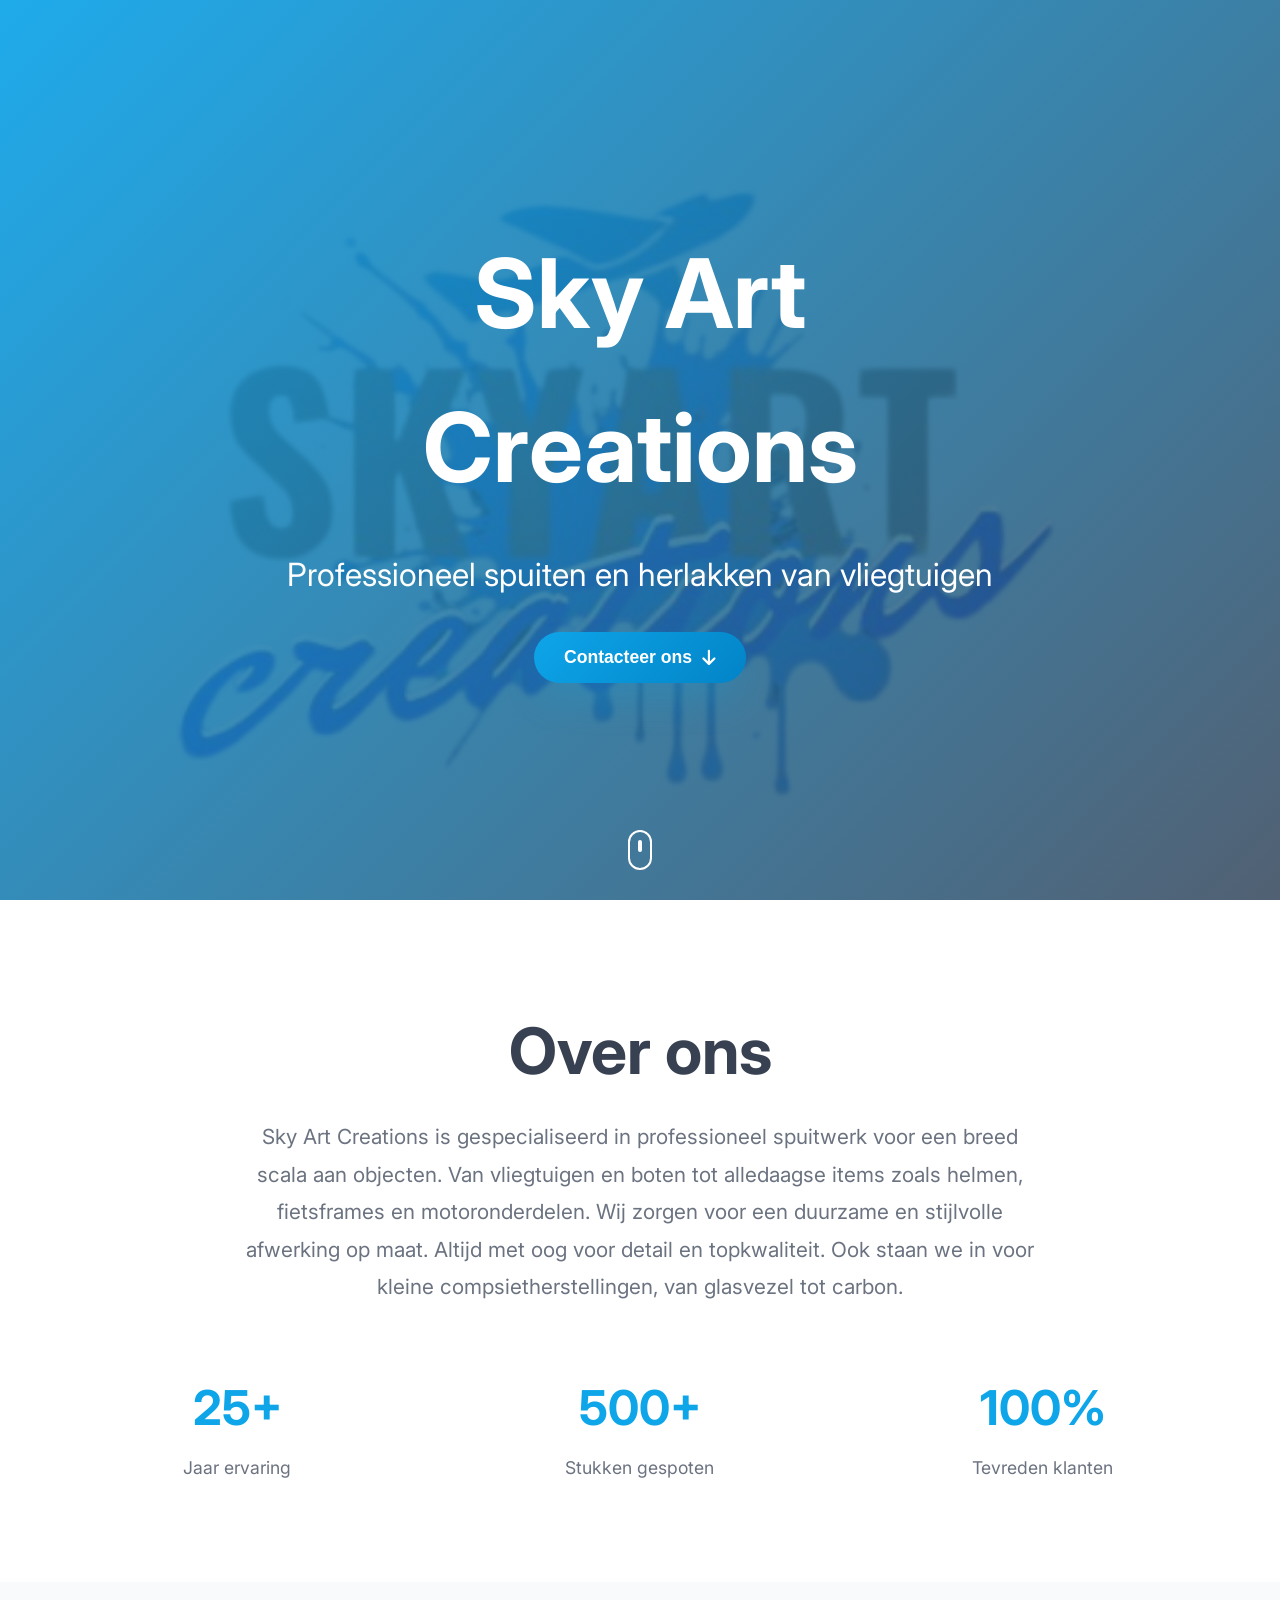
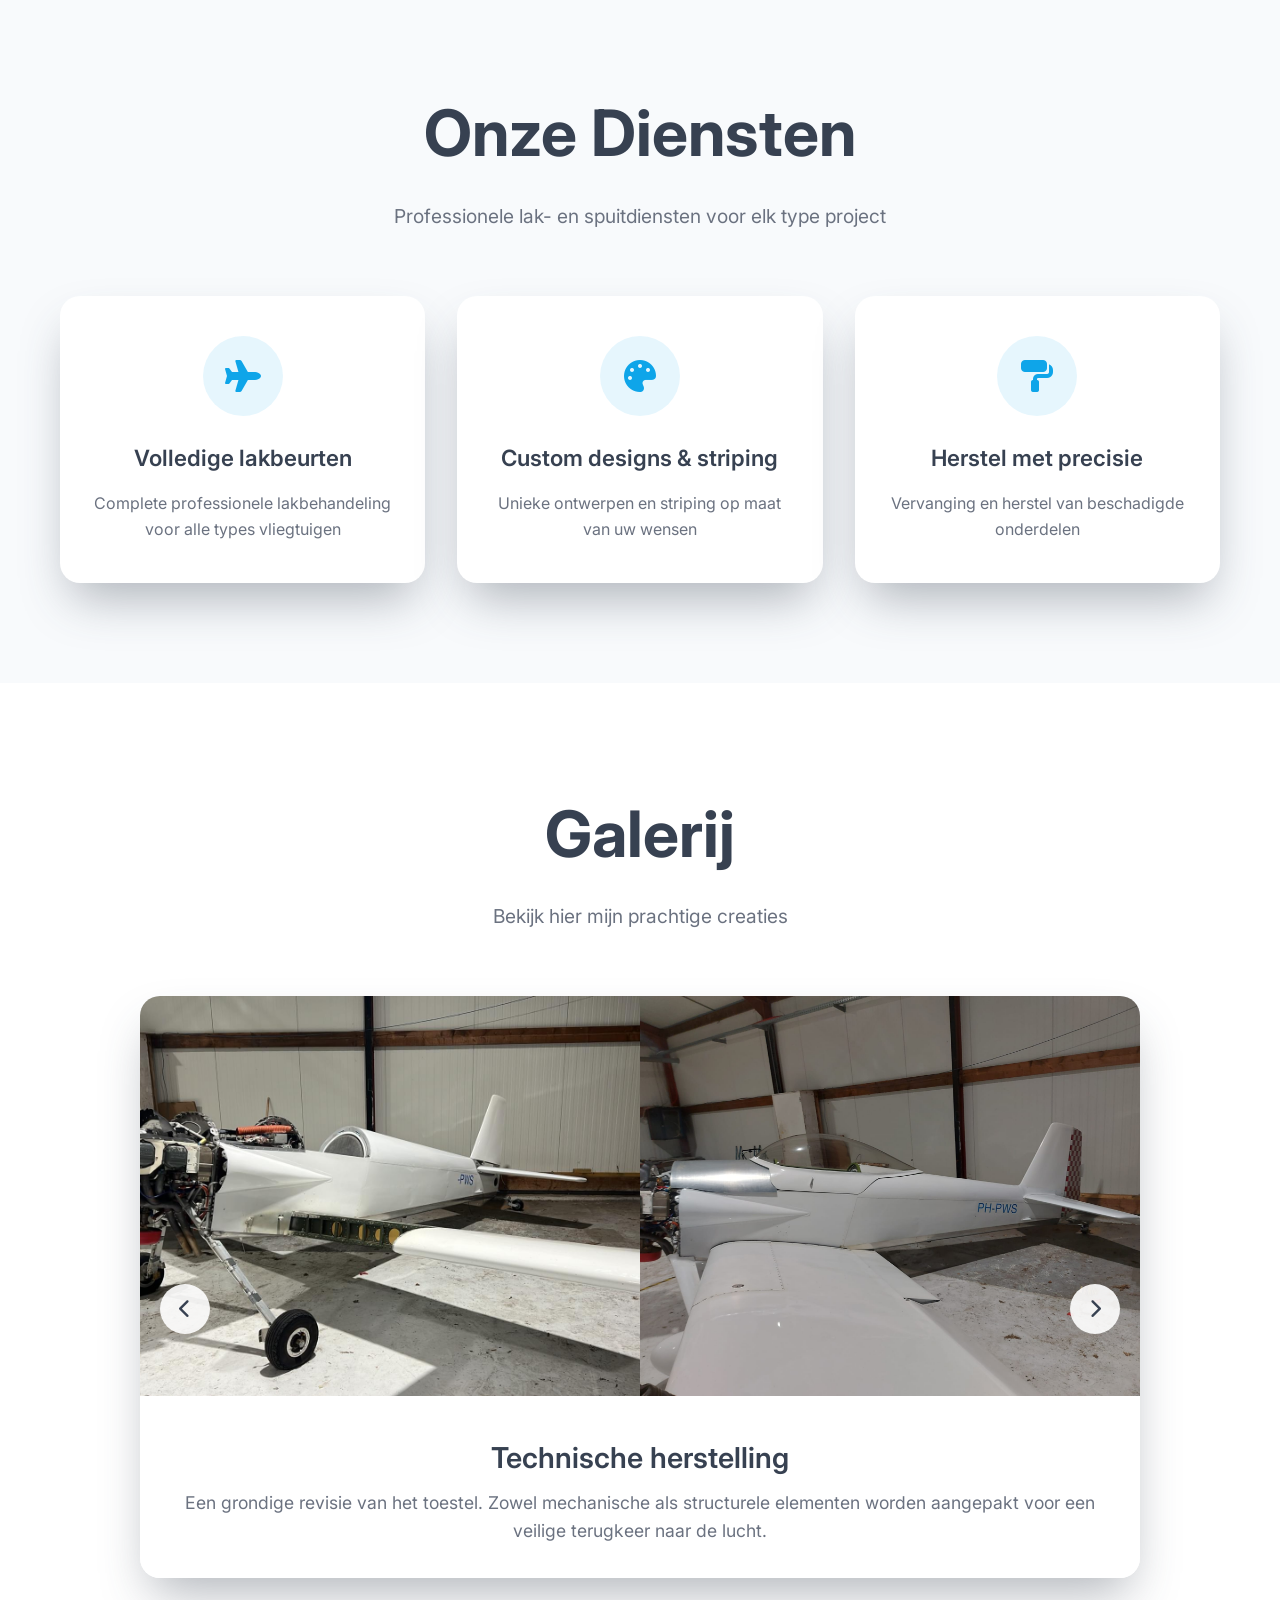
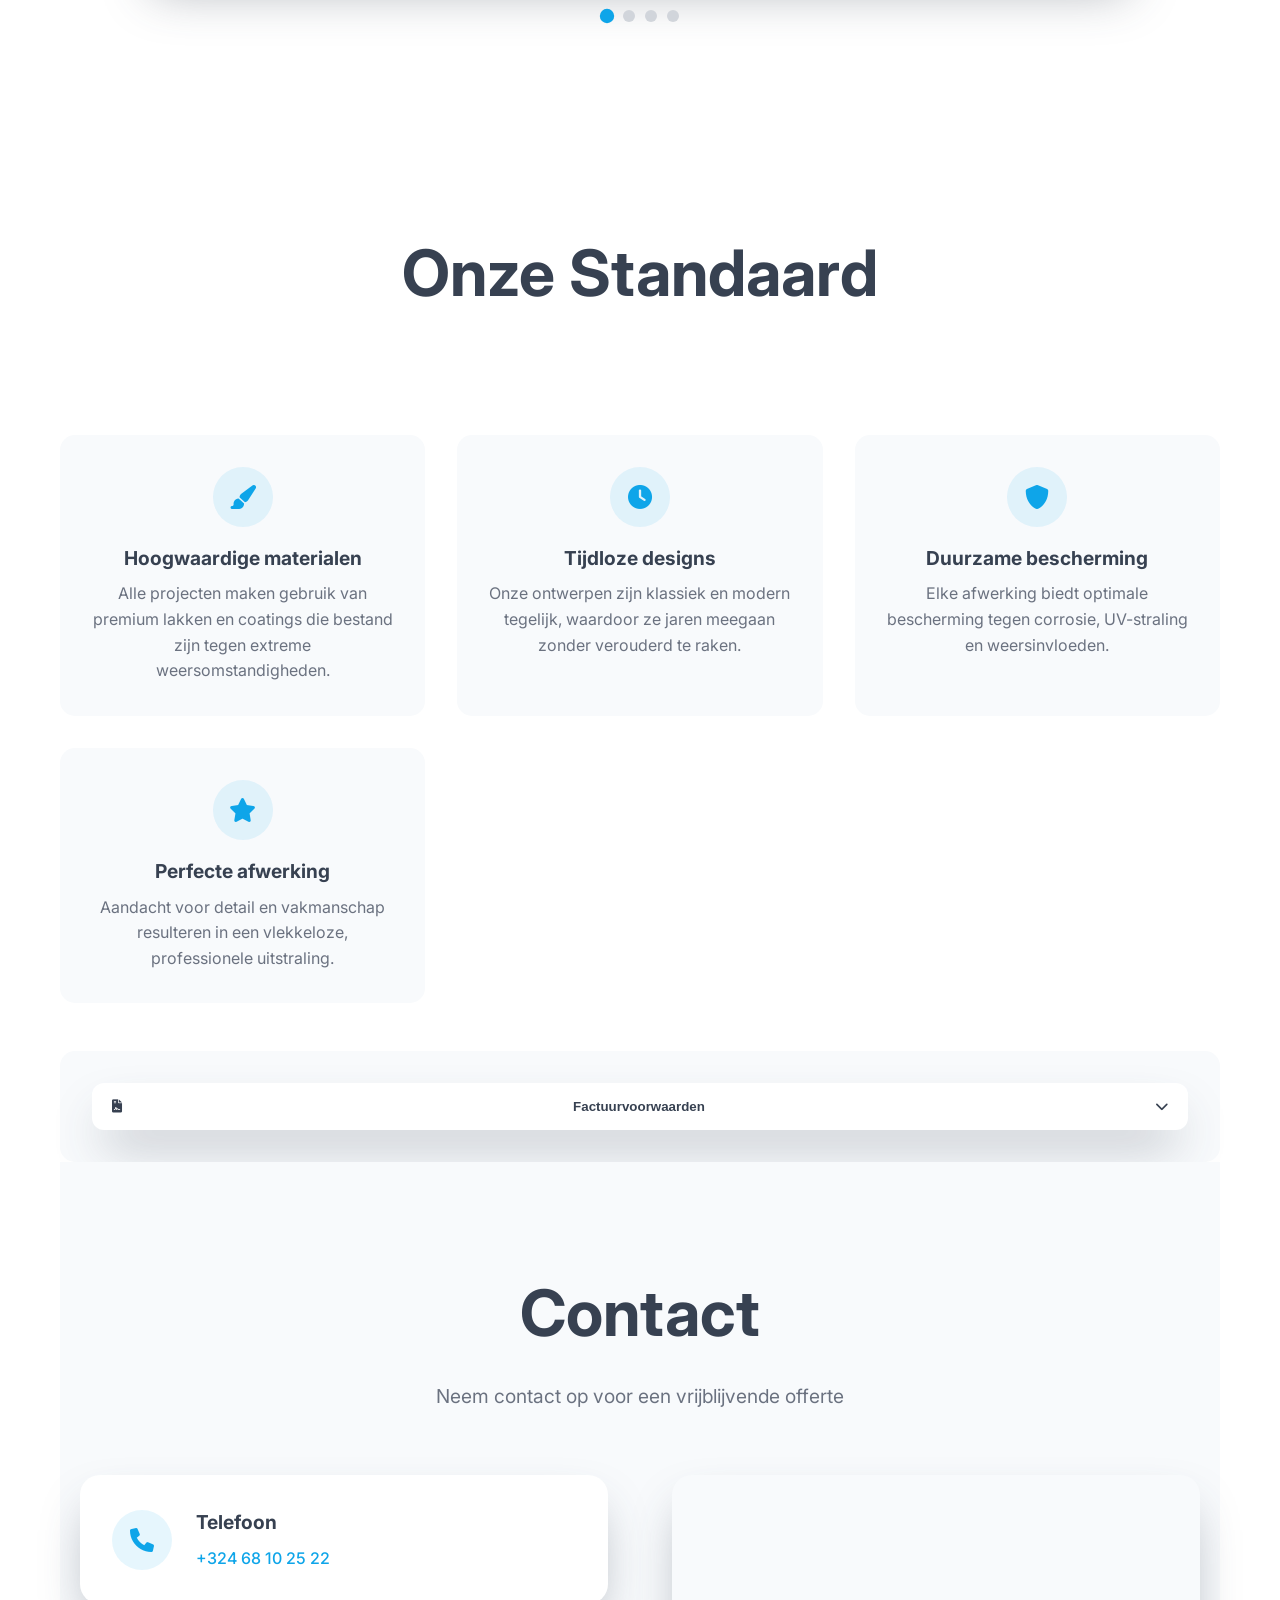
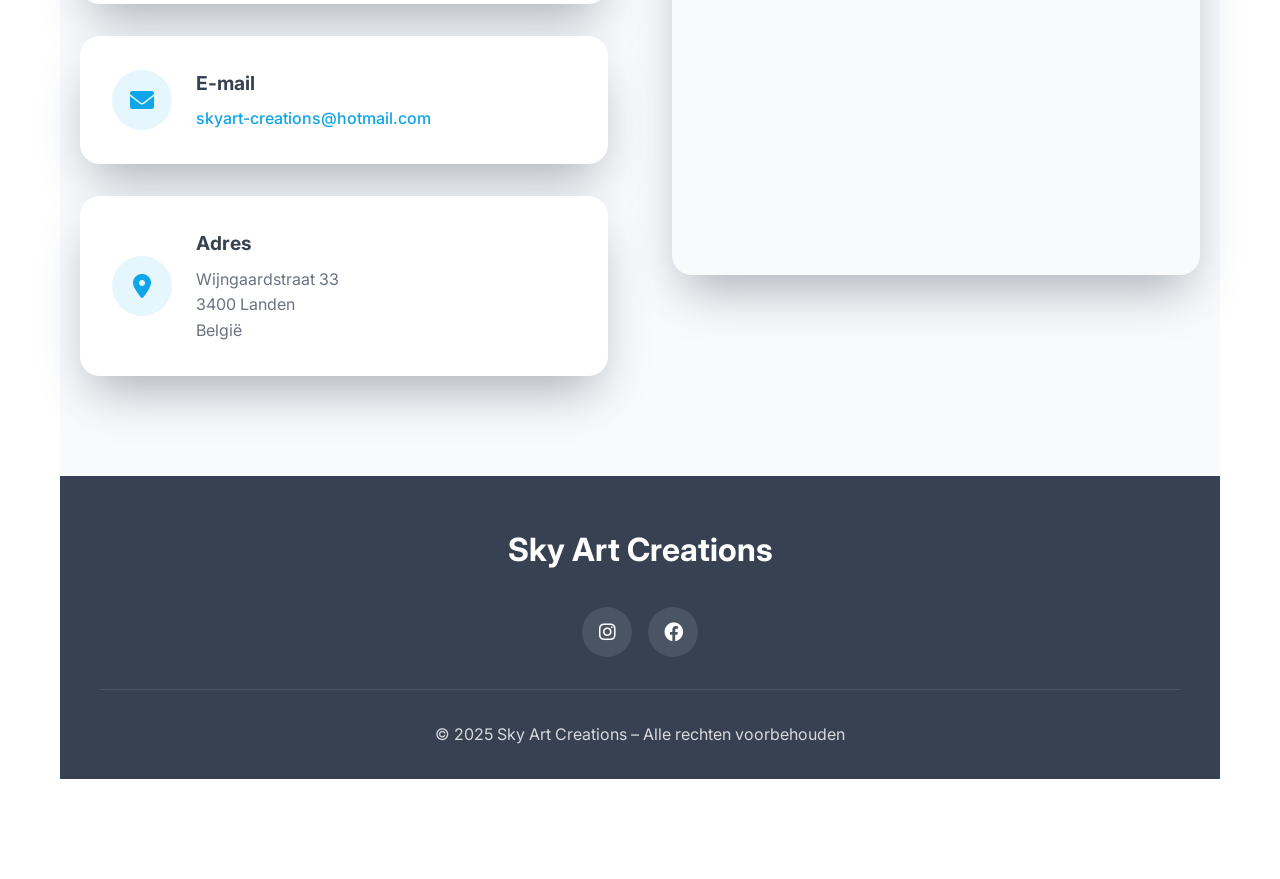
==== SkyArtCreations/index.html @ d7436718 "factuurvoorwaarde uitklapbaar" ====
<!DOCTYPE html>
<html lang="nl">
<head>

    <meta charset="UTF-8">
    <meta name="viewport" content="width=device-width, initial-scale=1.0">
    <title>Sky Art Creations - Professioneel Vliegtuig Spuiten
    </title>
    <meta name="description" content="Sky Art Creations - Specialist in professioneel spuiten en herlakken van vliegtuigen">

    <!-- Google Fonts -->
    <link href="https://fonts.googleapis.com/css2?family=Inter:wght@300;400;500;600;700&display=swap" rel="stylesheet">

    <!-- Font Awesome for icons -->
    <link rel="stylesheet" href="https://cdnjs.cloudflare.com/ajax/libs/font-awesome/6.0.0/css/all.min.css">

    <!--Custom CSS -->
    <link rel="stylesheet" href="skyArt.css">
</head>
<body>
<!-- Hero Section -->
<section id="hero" class="hero-section">
    <div class="hero-background"></div>
    <div class="hero-overlay"></div>
    <div class="hero-content">
        <h1 class="hero-title">Sky Art Creations</h1>
        <p class="hero-subtitle">Professioneel spuiten en herlakken van vliegtuigen</p>
        <button class="cta-button" onclick="scrollToContact()">
            Contacteer ons
            <i class="fas fa-arrow-down"></i>
        </button>
    </div>
    <div class="scroll-indicator">
        <div class="scroll-mouse">
            <div class="scroll-wheel"></div>
        </div>
    </div>
</section>

<!-- About Section -->
<section id="about" class="about-section">
    <div class="container">
        <h2 class="section-title fade-in">Over ons</h2>
        <p class="about-text fade-in">
            Sky Art Creations is gespecialiseerd in professioneel spuitwerk voor een breed scala aan objecten. Van vliegtuigen en boten tot alledaagse items zoals helmen, fietsframes en motoronderdelen. Wij zorgen voor een duurzame en stijlvolle afwerking op maat. Altijd met oog voor detail en topkwaliteit. Ook staan we in voor kleine compsietherstellingen, van glasvezel tot carbon.

        </p>

        <div class="stats-grid">
            <div class="stat-item fade-in">
                <div class="stat-number">25+</div>
                <p class="stat-label">Jaar ervaring</p>
            </div>
            <div class="stat-item fade-in">
                <div class="stat-number">500+</div>
                <p class="stat-label">Stukken gespoten</p>
            </div>
            <div class="stat-item fade-in">
                <div class="stat-number">100%</div>
                <p class="stat-label">Tevreden klanten</p>
            </div>
        </div>
    </div>
</section>

<!-- Services Section -->
<section id="services" class="services-section">
    <div class="container">
        <div class="section-header">
            <h2 class="section-title fade-in">Onze Diensten</h2>
            <p class="section-subtitle fade-in">Professionele lak- en spuitdiensten voor elk type project</p>
        </div>

        <div class="services-grid">
            <div class="service-card fade-in">
                <div class="service-icon">
                    <i class="fas fa-plane"></i>
                </div>
                <h3 class="service-title">Volledige lakbeurten</h3>
                <p class="service-description">Complete professionele lakbehandeling voor alle types vliegtuigen</p>
            </div>

            <div class="service-card fade-in">
                <div class="service-icon">
                    <i class="fas fa-palette"></i>
                </div>
                <h3 class="service-title">Custom designs & striping</h3>
                <p class="service-description">Unieke ontwerpen en striping op maat van uw wensen</p>
            </div>

         

            <div class="service-card fade-in">
                <div class="service-icon">
                    <i class="fas fa-paint-roller"></i>
                </div>
                <h3 class="service-title">Herstel met precisie</h3>
                <p class="service-description">Vervanging en herstel van beschadigde onderdelen</p>
            </div>
        </div>
    </div>
</section>

<!-- Gallery Section -->
<section id="gallery" class="gallery-section">
    <div class="container">
        <div class="section-header">
            <h2 class="section-title fade-in">Galerij</h2>
            <p class="section-subtitle fade-in">Bekijk hier mijn prachtige creaties</p>
        </div>

        <div class="gallery-slider">
            <div class="gallery-container" id="galleryContainer">
                <!-- Project 1 -->
                <div class="gallery-slide active">
                    <div class="comparison-grid">
                        <div class="comparison-item">
                            <img src="Assets/Foto's/Tussentijd1.jpg" alt="Voor - Commercieel vliegtuig" class="comparison-image">
                            <!-- <div class="comparison-label before">VOOR</div>---->
                        </div>
                        <div class="comparison-item">
                            <img src="Assets/Foto's/Tussentijd2.jpg" alt="Na - Commercieel vliegtuig" class="comparison-image">
                            <!-- <div class="comparison-label after">NA</div> --->
                        </div>
                    </div>
                    <div class="slide-info">
                        <h3 class="slide-title">Technische herstelling</h3>
                        <p class="slide-description">Een grondige revisie van het toestel. Zowel mechanische als structurele elementen worden aangepakt voor een veilige terugkeer naar de lucht.</p>
                    </div>
                </div>

                <!-- Project 2 -->
                <div class="gallery-slide">
                    <div class="comparison-grid">
                        <div class="comparison-item">
                            <img src="Assets/Foto's/VliegtuigVoorGallerij1.png" alt="Voor - Privéjet" class="comparison-image">
                            <!--<div class="comparison-label gewoon"></div>--->
                        </div>
                        <div class="comparison-item">
                            <img src="Assets/Foto's/VliegtuigVoorGallerij2.png" alt="Na - Privéjet" class="comparison-image">
                            <!-- <div class="comparison-label gewoon"></div> -->
                        </div>
                    </div>
                    <div class="slide-info">
                        <h3 class="slide-title">Experimenteel sportvliegtuig</h3>
                        <p class="slide-description">Deze opvallende laklaag in felle groentinten is afgewerkt met zwarte contourlijnen in cartoonstijl. Een unieke visuele stijl die speelsheid en vakmanschap combineert.</p>
                    </div>
                </div>

                <!-- Project 3 -->
                <div class="gallery-slide">
                    <div class="comparison-grid">
                        <div class="comparison-item">
                            <img src="Assets/Foto's/Fiets_art.png" alt="Voor - Klein vliegtuig" class="comparison-image">
                            <!-- <div class="comparison-label before"></div>--->
                        </div>
                        <div class="comparison-item">
                            <img src="Assets/Foto's/Muur_art.jpg" alt="Na - Klein vliegtuig" class="comparison-image">
                            <!--<div class="comparison-label after"></div> --->
                        </div>
                    </div>
                    <div class="slide-info">
                        <h3 class="slide-title">Creatieve restyling</h3>
                        <p class="slide-description">Ook alledaagse objecten zoals fietsen, muren, maskers, helmen, etc. worden unieke blikvangers met een originele en kleurrijke afwerking.</p>
                    </div>
                </div>

                <!-- Project 4 -->
                <div class="gallery-slide">
                    <div class="comparison-grid">
                        <div class="comparison-item">
                            <img src="Assets/Foto's/Helicopter1_art.png" alt="Voor - Helikopter" class="comparison-image">
                            <!--<div class="comparison-label before">VOOR</div> -->
                        </div>
                        <div class="comparison-item">
                            <img src="Assets/Foto's/Helicopter2_art.png" alt="Na - Helikopter" class="comparison-image">
                            <!--<div class="comparison-label after">NA</div>-->
                        </div>
                    </div>
                    <div class="slide-info">
                        <h3 class="slide-title">Helikopter restyling</h3>
                        <p class="slide-description">Strak lakwerk met creatieve accenten en oog voor detail.</p>
                    </div>
                </div>
            </div>

            <!-- Navigation -->
            <button class="gallery-nav prev" onclick="previousSlide()">
                <i class="fas fa-chevron-left"></i>
            </button>
            <button class="gallery-nav next" onclick="nextSlide()">
                <i class="fas fa-chevron-right"></i>
            </button>

            <!-- Indicators -->
            <div class="gallery-indicators">
                <button class="indicator active" onclick="goToSlide(0)"></button>
                <button class="indicator" onclick="goToSlide(1)"></button>
                <button class="indicator" onclick="goToSlide(2)"></button>
                <button class="indicator" onclick="goToSlide(3)"></button>
            </div>
        </div>
    </div>
</section>

<!-- Comparison Section -->
<section id="comparison" class="comparison-section">
    <div class="container">
        <div class="section-header">
            <h2 class="section-title fade-in">Onze Standaard</h2>
            <p class="section-subtitle fade-in">Gemeenschappelijke kenmerken in onze projecten</p>
        </div>

        <div class="comparison-content fade-in">
            <div class="comparison-grid-layout">
                <div class="comparison-item-detailed">
                    <div class="comparison-icon">
                        <i class="fas fa-paint-brush"></i>
                    </div>
                    <h3>Hoogwaardige materialen</h3>
                    <p>Alle projecten maken gebruik van premium lakken en coatings die bestand zijn tegen extreme weersomstandigheden.</p>
                </div>

                <div class="comparison-item-detailed">
                    <div class="comparison-icon">
                        <i class="fas fa-clock"></i>
                    </div>
                    <h3>Tijdloze designs</h3>
                    <p>Onze ontwerpen zijn klassiek en modern tegelijk, waardoor ze jaren meegaan zonder verouderd te raken.</p>
                </div>

                <div class="comparison-item-detailed">
                    <div class="comparison-icon">
                        <i class="fas fa-shield-alt"></i>
                    </div>
                    <h3>Duurzame bescherming</h3>
                    <p>Elke afwerking biedt optimale bescherming tegen corrosie, UV-straling en weersinvloeden.</p>
                </div>

                <div class="comparison-item-detailed">
                    <div class="comparison-icon">
                        <i class="fas fa-star"></i>
                    </div>
                    <h3>Perfecte afwerking</h3>
                    <p>Aandacht voor detail en vakmanschap resulteren in een vlekkeloze, professionele uitstraling.</p>
                </div>
            </div>

            <!-- Selected Projects Comparison -->
 <div class="selected-comparison">
  <button id="termsToggle" class="terms-toggle" aria-expanded="false">
    <i class="fa-solid fa-file-contract"></i>
    Factuurvoorwaarden
    <i class="fa-solid fa-chevron-down chevron"></i>
  </button>

  <div id="termsContent" class="terms-content" hidden>
    <ul>
      <li>Betalingstermijn: 14 dagen na factuurdatum, tenzij anders overeengekomen.</li>
      <li>Bij laattijdige betaling wordt een administratieve kost van €30 aangerekend.</li>
      <li>Annulatie tot 14 dagen voor aanvang is kosteloos.</li>
      <li>Klachten over facturen of uitgevoerde werken schriftelijk melden binnen 7 dagen na factuurdatum.</li>
      <li>Annulatie &lt; 48 uur voor de afgesproken werken: 5% van het offertebedrag.</li>
      <li>Na een offerteovereenkomst kunnen offertekosten aangerekend worden.</li>
    </ul>
  </div>
</div>

<!-- Color Customizer Section -->
 <!--Custom CSS -->
<!--<section id="color-customizer" class="color-customizer-section">
        <div class="section-header">
            <h2 class="section-title fade-in">Kleurkiezer</h2>
            <p class="section-subtitle fade-in">Kies een kleur en zie hoe uw vliegtuig eruit komt te zien</p>
        </div>

        <div class="customizer-container"> 
             Color Picker UI 
            <div class="color-picker-panel fade-in">
                <h3>Kies uw kleur:</h3>
                <div class="color-picker-controls">
                    <input type="color" id="colorPicker" value="#0ea5e9" class="color-input">
                    <div class="color-presets">
                        <button class="color-preset" data-color="#0ea5e9" style="background-color: #0ea5e9;"></button>
                        <button class="color-preset" data-color="#ef4444" style="background-color: #ef4444;"></button>
                        <button class="color-preset" data-color="#10b981" style="background-color: #10b981;"></button>
                        <button class="color-preset" data-color="#f59e0b" style="background-color: #f59e0b;"></button>
                        <button class="color-preset" data-color="#8b5cf6" style="background-color: #8b5cf6;"></button>
                        <button class="color-preset" data-color="#ffffff" style="background-color: #ffffff; border: 2px solid #ccc;"></button>

                    </div>
                </div>
            </div>

             3D Aircraft Display 
            <div class="aircraft-display fade-in">
                <div class="aircraft-container">
                    <img src="Assets/Foto's/vliegtuig_animatie.png" alt="Aircraft Paint Process" class="aircraft-base" id="aircraftBase">

                     Colored Overlay 
                    <div class="aircraft-color-overlay" id="aircraftColorOverlay"></div>

                    Paint Layers

                    <div class="paint-layer basecoat" id="basecoatLayer"></div>


                     Layer Info

                </div>


            </div>
        </div>



    </div>
</section>
-->

<!-- Contact Section -->
<section id="contact" class="contact-section">
    <div class="container">
        <div class="section-header">
            <h2 class="section-title fade-in">Contact</h2>
            <p class="section-subtitle fade-in">Neem contact op voor een vrijblijvende offerte</p>
        </div>

        <div class="contact-grid">
            <!-- Contact Information -->
            <div class="contact-info">
                <div class="contact-card fade-in">
                    <div class="contact-icon">
                        <i class="fas fa-phone"></i>
                    </div>
                    <div class="contact-details">
                        <h3>Telefoon</h3>
                        <a href="tel:+32468102522" class="contact-link">+324 68 10 25 22</a>
                    </div>
                </div>

                <div class="contact-card fade-in">
                    <div class="contact-icon">
                        <i class="fas fa-envelope"></i>
                    </div>
                    <div class="contact-details">
                        <h3>E-mail</h3>
                        <a href="mailto:skyart-creations@hotmail.com" class="contact-link">skyart-creations@hotmail.com</a>
                    </div>
                </div>

                <div class="contact-card fade-in">
                    <div class="contact-icon">
                        <i class="fas fa-map-marker-alt"></i>
                    </div>
                    <div class="contact-details">
                        <h3>Adres</h3>
                        <p class="contact-address">
                            Wijngaardstraat 33<br>
                            3400 Landen<br>
                            België
                        </p>
                    </div>
                </div>
            </div>

            <!-- Google Maps -->
            <div class="map-container fade-in">
                <iframe
                        src="https://www.google.com/maps/embed?pb=!1m14!1m8!1m3!1d1611.7637947431938!2d5.028927683210983!3d50.76916352035897!3m2!1i1024!2i768!4f13.1!3m3!1m2!1s0x47c112e6176ec3db%3A0x984f21d4740df449!2sWijngaardstraat%2033%2C%203400%20Landen!5e0!3m2!1snl!2sbe!4v1753102003791!5m2!1snl!2sbe"
                        width="600"
                        height="450"
                        style="border:0;"
                        allowfullscreen=""
                        loading="lazy"
                        referrerpolicy="no-referrer-when-downgrade">

                </iframe>
            </div>
        </div>
    </div>
</section>

<!-- Footer -->
<footer class="footer">
    <div class="container">
        <div class="footer-content">
            <h3 class="footer-title">Sky Art Creations</h3>

            <!-- Social Media Icons -->
            <div class="social-links">
                <a href="https://www.instagram.com/sky_art_creations/" target="_blank" rel="noopener noreferrer" class="social-link">
                    <i class="fab fa-instagram"></i>
                </a>
                <a href="https://www.facebook.com/profile.php?id=61576343524182" target="_blank" rel="noopener noreferrer" class="social-link">
                    <i class="fab fa-facebook"></i>
                </a>
            </div>

            <!-- Copyright -->
            <div class="footer-bottom">
                <p class="copyright">© 2025 Sky Art Creations – Alle rechten voorbehouden</p>
            </div>
        </div>
    </div>
</footer>
<div id="imageModal" class="modal" style="display: none;">
    <span class="close">&times;</span>
    <img class="modal-content" id="modalImg" alt="Vergrote afbeelding">
</div>

<!-- Custom JavaScript -->
<script src="skyArt.js"></script>
<script src="Vergroten.js"></script>
</body>
</html>
---- SkyArtCreations/skyArt.css ----
/* Sky Art Creations - Custom CSS   */
/* Modern reset and base styles */
* {
    margin: 0;
    padding: 0;
    box-sizing: border-box;
}

:root {
    /* Color Palette */
    --sky-blue: #0ea5e9;
    --sky-blue-light: #7dd3fc;
    --sky-blue-dark: #0284c7;
    --aviation-gray: #374151;
    --aviation-gray-light: #e5e7eb;
    --white: #ffffff;
    --text-gray: #6b7280;
    --text-dark: #1f2937;

    /* Gradients */
    --gradient-sky: linear-gradient(135deg, var(--sky-blue), var(--sky-blue-dark));
    --gradient-hero: linear-gradient(135deg, rgba(14, 165, 233, 0.9), rgba(55, 65, 81, 0.8));

    /* Shadows */
    --shadow-elegant: 0 20px 40px -10px rgba(14, 165, 233, 0.3);
    --shadow-aircraft: 0 25px 50px -12px rgba(55, 65, 81, 0.4);

    /* Transitions */
    --transition-smooth: all 0.4s cubic-bezier(0.4, 0, 0.2, 1);
    --transition-aircraft: all 0.6s cubic-bezier(0.16, 1, 0.3, 1);
}

html {
    scroll-behavior: smooth;
}

body {
    font-family: 'Inter', sans-serif;
    line-height: 1.6;
    color: var(--text-dark);
    overflow-x: hidden;
}

.container {
    max-width: 1200px;
    margin: 0 auto;
    padding: 0 20px;
}

/* Hero Section */
.hero-section {
    position: relative;
    height: 100vh;
    display: flex;
    align-items: center;
    justify-content: center;
    overflow: hidden;
}

.hero-background {
    position: absolute;
    top: 0;
    left: 0;
    width: 100%;
    height: 100%;
    background-image: url("Assets/Foto's/Logo.png");
    background-size: cover;
    background-position: center;
    background-repeat: no-repeat;
}

.hero-overlay {
    position: absolute;
    top: 0;
    left: 0;
    width: 100%;
    height: 100%;
    background: var(--gradient-hero);

}

.hero-content {
    position: relative;
    z-index: 10;
    text-align: center;
    color: var(--white);
    max-width: 800px;
    padding: 0 20px;
}

.hero-title {
    font-size: clamp(3rem, 8vw, 6rem);
    font-weight: 700;
    margin-bottom: 1.5rem;
    opacity: 0;
    transform: translateY(30px);
    animation: fadeInUp 1s ease-out 0.2s forwards;
}

.hero-subtitle {
    font-size: clamp(1.2rem, 3vw, 2rem);
    margin-bottom: 2rem;
    opacity: 0.9;
    opacity: 0;
    transform: translateY(30px);
    animation: fadeInUp 1s ease-out 0.4s forwards;
}

.cta-button {
    background: var(--gradient-sky);
    color: var(--white);
    border: none;
    padding: 15px 30px;
    font-size: 1.1rem;
    font-weight: 600;
    border-radius: 50px;
    cursor: pointer;
    transition: var(--transition-smooth);
    box-shadow: var(--shadow-elegant);
    opacity: 0;
    transform: translateY(30px);
    animation: fadeInUp 1s ease-out 0.6s forwards;
    display: inline-flex;
    align-items: center;
    gap: 10px;
}

.cta-button:hover {
    transform: translateY(-3px) scale(1.05);
    box-shadow: 0 25px 50px -10px rgba(14, 165, 233, 0.5);
}

.scroll-indicator {
    position: absolute;
    bottom: 30px;
    left: 50%;
    transform: translateX(-50%);
    animation: bounce 2s infinite;
}

.scroll-mouse {
    width: 24px;
    height: 40px;
    border: 2px solid var(--white);
    border-radius: 20px;
    display: flex;
    justify-content: center;
    align-items: flex-start;
    padding-top: 8px;
}

.scroll-wheel {
    width: 4px;
    height: 12px;
    background: var(--white);
    border-radius: 2px;
    animation: pulse 2s infinite;
}

/* Section Styles */
.section-title {
    font-size: clamp(2.5rem, 5vw, 4rem);
    font-weight: 700;
    color: var(--aviation-gray);
    text-align: center;
    margin-bottom: 1rem;
}

.section-subtitle {
    font-size: 1.2rem;
    color: var(--text-gray);
    text-align: center;
    max-width: 600px;
    margin: 0 auto 3rem;
}

.section-header {
    margin-bottom: 4rem;
}

/* About Section */
.about-section {
    padding: 100px 0;
    background: var(--white);
}

.about-text {
    font-size: 1.3rem;
    color: var(--text-gray);
    text-align: center;
    max-width: 800px;
    margin: 0 auto 4rem;
    line-height: 1.8;
}

.stats-grid {
    display: grid;
    grid-template-columns: repeat(auto-fit, minmax(200px, 1fr));
    gap: 3rem;
    margin-top: 4rem;
}

.stat-item {
    text-align: center;
}

.stat-number {
    font-size: 3rem;
    font-weight: 700;
    color: var(--sky-blue);
    margin-bottom: 0.5rem;
}

.stat-label {
    color: var(--text-gray);
    font-size: 1.1rem;
}

/* Services Section */
.services-section {
    padding: 100px 0;
    background: #f8fafc;
}

.services-grid {
    display: grid;
    grid-template-columns: repeat(auto-fit, minmax(280px, 1fr));
    gap: 2rem;
}

.service-card {
    background: var(--white);
    padding: 2.5rem 2rem;
    border-radius: 20px;
    text-align: center;
    box-shadow: var(--shadow-aircraft);
    transition: var(--transition-smooth);
    border: none;
}

.service-card:hover {
    transform: translateY(-10px);
    box-shadow: var(--shadow-elegant);
}

.service-icon {
    width: 80px;
    height: 80px;
    background: rgba(14, 165, 233, 0.1);
    border-radius: 50%;
    display: flex;
    align-items: center;
    justify-content: center;
    margin: 0 auto 1.5rem;
}

.service-icon i {
    font-size: 2rem;
    color: var(--sky-blue);
}

.service-title {
    font-size: 1.4rem;
    font-weight: 600;
    color: var(--aviation-gray);
    margin-bottom: 1rem;
}

.service-description {
    color: var(--text-gray);
    line-height: 1.6;
}

/* Gallery Section */
.gallery-section {
    padding: 100px 0;
    background: var(--white);
}

.gallery-slider {
    position: relative;
    max-width: 1000px;
    margin: 0 auto;
}

.gallery-container {
    overflow: hidden;
    border-radius: 20px;
    box-shadow: var(--shadow-aircraft);
}

.gallery-slide {
    display: none;
    animation: slideIn 0.5s ease-out;
}

.gallery-slide.active {
    display: block;
}

.comparison-grid {
    display: grid;
    grid-template-columns: 1fr 1fr;
    gap: 0;
}

.comparison-item {
    position: relative;
    overflow: hidden;
}

.comparison-image {
    width: 100%;
    height: 400px;
    object-fit: cover;
    transition: var(--transition-smooth);
}

.comparison-item:hover .comparison-image {
    transform: scale(1.05);
}

.comparison-label {
    position: absolute;
    top: 15px;
    left: 15px;
    padding: 8px 16px;
    border-radius: 20px;
    font-weight: 600;
    font-size: 0.9rem;
    color: var(--white);
}

.comparison-label.before {
    background: #ef4444;
}

.comparison-label.after {
    background: #10b981;
}
.comparison-label.gewoon{
    background: skyblue;
}

.slide-info {
    padding: 2rem;
    text-align: center;
    background: var(--white);
}

.slide-title {
    font-size: 1.8rem;
    font-weight: 600;
    color: var(--aviation-gray);
    margin-bottom: 0.5rem;
}

.slide-description {
    color: var(--text-gray);
    font-size: 1.1rem;
}

.gallery-nav {
    position: absolute;
    top: 50%;
    transform: translateY(-50%);
    background: rgba(255, 255, 255, 0.9);
    border: none;
    width: 50px;
    height: 50px;
    border-radius: 50%;
    cursor: pointer;
    transition: var(--transition-smooth);
    display: flex;
    align-items: center;
    justify-content: center;
}

.gallery-nav:hover {
    background: var(--white);
    transform: translateY(-50%) scale(1.1);
}

.gallery-nav.prev {
    left: 20px;
}

.gallery-nav.next {
    right: 20px;
}

.gallery-nav i {
    font-size: 1.2rem;
    color: var(--aviation-gray);
}

.gallery-indicators {
    display: flex;
    justify-content: center;
    gap: 10px;
    margin-top: 2rem;
}

.indicator {
    width: 12px;
    height: 12px;
    border-radius: 50%;
    border: none;
    background: #d1d5db;
    cursor: pointer;
    transition: var(--transition-smooth);
}

.indicator.active {
    background: var(--sky-blue);
    transform: scale(1.2);
}

/* Color Customizer Section */
.color-customizer-section {
    padding: 100px 0;
    background: #f8fafc;
}

.customizer-container {
    display: grid;
    grid-template-columns: 1fr 2fr;
    gap: 3rem;
    max-width: 1200px;
    margin: 0 auto;
}

.color-picker-panel {
    background: var(--white);
    padding: 2rem;
    border-radius: 20px;
    box-shadow: var(--shadow-aircraft);
    height: fit-content;
}

.color-picker-panel h3 {
    color: var(--aviation-gray);
    margin-bottom: 1.5rem;
    font-size: 1.4rem;
}

.color-picker-controls {
    display: flex;
    flex-direction: column;
    gap: 1.5rem;
}

.color-input {
    width: 100%;
    height: 60px;
    border: none;
    border-radius: 15px;
    cursor: pointer;
    box-shadow: var(--shadow-elegant);
}

.color-presets {
    display: grid;
    grid-template-columns: repeat(3, 1fr);
    gap: 1rem;
}

.color-preset {
    width: 50px;
    height: 50px;
    border: none;
    border-radius: 50%;
    cursor: pointer;
    transition: var(--transition-smooth);
    box-shadow: 0 4px 15px rgba(0,0,0,0.1);
}

.color-preset:hover {
    transform: scale(1.1);
    box-shadow: 0 6px 20px rgba(0,0,0,0.2);
}

.aircraft-display {
    background: var(--white);
    padding: 2rem;
    border-radius: 20px;
    box-shadow: var(--shadow-aircraft);
}

.aircraft-color-overlay {
    position: absolute;
    top: 0;
    left: 0;
    width: 100%;
    height: 100%;
    background: var(--sky-blue);
    mix-blend-mode: multiply;
    opacity: 0.6;
    transition: var(--transition-smooth);
}

/* Comparison Section */
.comparison-section {
    padding: 100px 0;
    background: var(--white);
}

.comparison-grid-layout {
    display: grid;
    grid-template-columns: repeat(auto-fit, minmax(280px, 1fr));
    gap: 2rem;
    margin-bottom: 3rem;
}

.comparison-item-detailed {
    background: #f8fafc;
    padding: 2rem;
    border-radius: 15px;
    text-align: center;
    transition: var(--transition-smooth);
}

.comparison-item-detailed:hover {
    transform: translateY(-5px);
    box-shadow: var(--shadow-elegant);
}

.comparison-icon {
    width: 60px;
    height: 60px;
    background: rgba(14, 165, 233, 0.1);
    border-radius: 50%;
    display: flex;
    align-items: center;
    justify-content: center;
    margin: 0 auto 1rem;
}

.comparison-icon i {
    font-size: 1.5rem;
    color: var(--sky-blue);
}

.comparison-item-detailed h3 {
    color: var(--aviation-gray);
    margin-bottom: 0.5rem;
    font-size: 1.2rem;
}

.comparison-item-detailed p {
    color: var(--text-gray);
    line-height: 1.6;
}

.selected-comparison {
    background: #f8fafc;
    padding: 2rem;
    border-radius: 15px;
}

.selected-comparison h3 {
    color: var(--aviation-gray);
    margin-bottom: 1rem;
}

.selected-comparison ul {
    list-style: none;
    padding: 0;
}

.selected-comparison li {
    color: var(--text-gray);
    padding: 0.5rem 0;
    position: relative;
    padding-left: 1.5rem;
}

.selected-comparison li:before {
    content: '✓';
    position: absolute;
    left: 0;
    color: var(--sky-blue);
    font-weight: bold;
}

.paint-demo {
    max-width: 800px;
    margin: 0 auto 4rem;
}

.aircraft-container {
    position: relative;
    border-radius: 20px;
    overflow: hidden;
    box-shadow: var(--shadow-aircraft);
    margin-bottom: 2rem;
    background-color: black;
}

.aircraft-base {
    width: 100%;
    height: 400px;
    object-fit: cover;
    display: block;
}

.paint-layer {
    position: absolute;
    top: 0;
    left: 0;
    width: 100%;
    height: 100%;
    opacity: 0;
    clip-path: polygon(0 0, 0 0, 0 100%, 0% 100%);
    transition: var(--transition-aircraft);
}

.paint-layer.primer {
    background: rgba(156, 163, 175, 0.8);
}

.paint-layer.basecoat {
    background: rgba(14, 165, 233, 0.7);
}

.paint-layer.design {
    background: linear-gradient(135deg, rgba(14, 165, 233, 0.8), rgba(2, 132, 199, 0.8));
}

.paint-layer.clearcoat {
    background: rgba(255, 255, 255, 0.3);
    mix-blend-mode: overlay;
}

.paint-layer.animate {
    opacity: 1;
    clip-path: polygon(0 0, 100% 0, 100% 100%, 0% 100%);
}

.layer-info {
    position: absolute;
    bottom: 20px;
    left: 20px;
    background: rgba(255, 255, 255, 0.95);
    padding: 1rem 1.5rem;
    border-radius: 15px;
    backdrop-filter: blur(10px);
    opacity: 0;
    transform: translateY(20px);
    transition: var(--transition-smooth);
}

.layer-info.show {
    opacity: 1;
    transform: translateY(0);
}

.layer-info h4 {
    font-weight: 600;
    color: var(--aviation-gray);
    margin-bottom: 0.25rem;
}

.layer-info p {
    color: var(--text-gray);
    font-size: 0.9rem;
}

.paint-button {
    background: var(--gradient-sky);
    color: var(--white);
    border: none;
    padding: 15px 30px;
    font-size: 1.1rem;
    font-weight: 600;
    border-radius: 50px;
    cursor: pointer;
    transition: var(--transition-smooth);
    box-shadow: var(--shadow-elegant);
    display: block;
    margin: 0 auto;
}

.paint-button:hover {
    transform: translateY(-3px) scale(1.05);
    box-shadow: 0 25px 50px -10px rgba(14, 165, 233, 0.5);
}

.paint-button:disabled {
    opacity: 0.7;
    cursor: not-allowed;
    transform: none;
}

.process-steps {
    display: grid;
    grid-template-columns: repeat(4, 1fr);
    gap: 2rem;
    margin-top: 3rem;
}

.process-step {
    text-align: center;
    padding: 1.5rem 1rem;
    border-radius: 15px;
    background: var(--white);
    transition: var(--transition-smooth);
    opacity: 0.5;
}

.process-step.active {
    opacity: 1;
    transform: translateY(-5px);
    box-shadow: var(--shadow-elegant);
}

.step-indicator {
    width: 40px;
    height: 40px;
    border-radius: 50%;
    margin: 0 auto 1rem;
    transition: var(--transition-smooth);
}

.step-indicator.primer-color {
    background: #9ca3af;
}

.step-indicator.basecoat-color {
    background: var(--sky-blue);
}

.step-indicator.design-color {
    background: linear-gradient(135deg, var(--sky-blue), var(--sky-blue-dark));
}

.step-indicator.clearcoat-color {
    background: rgba(255, 255, 255, 0.8);
    border: 2px solid #e5e7eb;
}

.process-step h4 {
    color: var(--aviation-gray);
    margin-bottom: 0.5rem;
    font-size: 1.1rem;
}

.process-step p {
    color: var(--text-gray);
    font-size: 0.9rem;
}

/* Contact Section */
.contact-section {
    padding: 100px 0;
    background: #f8fafc;
}

.contact-grid {
    display: grid;
    grid-template-columns: 1fr 1fr;
    gap: 4rem;
    margin-top: 3rem;
}

.contact-info {
    display: flex;
    flex-direction: column;
    gap: 2rem;
}

.contact-card {
    background: var(--white);
    padding: 2rem;
    border-radius: 20px;
    box-shadow: var(--shadow-aircraft);
    display: flex;
    align-items: center;
    gap: 1.5rem;
    transition: var(--transition-smooth);
}

.contact-card:hover {
    transform: translateY(-5px);
    box-shadow: var(--shadow-elegant);
}

.contact-icon {
    width: 60px;
    height: 60px;
    background: rgba(14, 165, 233, 0.1);
    border-radius: 50%;
    display: flex;
    align-items: center;
    justify-content: center;
    flex-shrink: 0;
}

.contact-icon i {
    font-size: 1.5rem;
    color: var(--sky-blue);
}

.contact-details h3 {
    color: var(--aviation-gray);
    margin-bottom: 0.5rem;
    font-size: 1.2rem;
}

.contact-link {
    color: var(--sky-blue);
    text-decoration: none;
    font-weight: 500;
    transition: var(--transition-smooth);
}

.contact-link:hover {
    color: var(--sky-blue-dark);
    text-decoration: underline;
}

.contact-address {
    color: var(--text-gray);
    margin: 0;
    line-height: 1.6;
}

.map-container {
    border-radius: 20px;
    overflow: hidden;
    box-shadow: var(--shadow-aircraft);
    height: 400px;
}

/* Footer */
.footer {
    background: var(--aviation-gray);
    color: var(--white);
    padding: 3rem 0 2rem;
    text-align: center;
}

.footer-content {
    max-width: 1200px;
    margin: 0 auto;
    padding: 0 20px;
}

.footer-title {
    font-size: 2rem;
    font-weight: 700;
    margin-bottom: 2rem;
    color: var(--white);
}

.social-links {
    display: flex;
    justify-content: center;
    gap: 1rem;
    margin-bottom: 2rem;
}

.social-link {
    width: 50px;
    height: 50px;
    background: rgba(255, 255, 255, 0.1);
    border-radius: 50%;
    display: flex;
    align-items: center;
    justify-content: center;
    color: var(--white);
    text-decoration: none;
    transition: var(--transition-smooth);
}

.social-link:hover {
    background: var(--sky-blue);
    transform: translateY(-3px);
}

.social-link i {
    font-size: 1.2rem;
}

.footer-bottom {
    border-top: 1px solid rgba(255, 255, 255, 0.1);
    padding-top: 2rem;
}

.copyright {
    color: rgba(255, 255, 255, 0.8);
    margin: 0;
}

/* Animations */
@keyframes fadeInUp {
    from {
        opacity: 0;
        transform: translateY(30px);
    }
    to {
        opacity: 1;
        transform: translateY(0);
    }
}

@keyframes slideIn {
    from {
        opacity: 0;
        transform: translateX(20px);
    }
    to {
        opacity: 1;
        transform: translateX(0);
    }
}

@keyframes bounce {
    0%, 20%, 50%, 80%, 100% {
        transform: translateX(-50%) translateY(0);
    }
    40% {
        transform: translateX(-50%) translateY(-10px);
    }
    60% {
        transform: translateX(-50%) translateY(-5px);
    }
}

@keyframes pulse {
    0%, 100% {
        opacity: 1;
    }
    50% {
        opacity: 0.5;
    }
}

/* Fade-in animation for scroll */
.fade-in {
    opacity: 0;
    transform: translateY(30px);
    transition: var(--transition-smooth);
}

.fade-in.visible {
    opacity: 1;
    transform: translateY(0);
}

/* Responsive Design */
@media (max-width: 768px) {
    .container {
        padding: 0 15px;
    }

    .contact-grid {
        grid-template-columns: 1fr;
        gap: 2rem;
    }

    .comparison-grid {
        grid-template-columns: 1fr;
    }

    .comparison-image {
        height: 250px;
    }

    .services-grid {
        grid-template-columns: 1fr;
    }

    .stats-grid {
        grid-template-columns: 1fr;
        gap: 2rem;
    }

    .process-steps {
        grid-template-columns: repeat(2, 1fr);
    }

    .gallery-nav {
        width: 40px;
        height: 40px;
    }

    .gallery-nav.prev {
        left: 10px;
    }

    .gallery-nav.next {
        right: 10px;
    }

    .customizer-container {
        grid-template-columns: 1fr;
        gap: 2rem;
    }

    .comparison-grid-layout {
        grid-template-columns: 1fr;
    }
}
.paint-layer.effectLayer {
    position: absolute;
    width: 100%;
    height: 100%;
    top: 0;
    left: 0;
    z-index: 5;
    pointer-events: none;
    background: radial-gradient(circle at center, rgba(255, 255, 255, 0.3), transparent);
    mix-blend-mode: screen;
    opacity: 0.2;
    transition: all 0.4s ease-in-out;
}
.modal {
    display: none;
    position: fixed;
    z-index: 9999;
    padding-top: 60px;
    left: 0;
    top: 0;
    width: 100%;
    height: 100%;
    overflow: auto;
    background-color: rgba(0,0,0,0.9);
}

.modal-content {
    margin: auto;
    display: block;
    max-width: 80%;
    max-height: 80%;
}

.close {
    position: absolute;
    top: 30px;
    right: 40px;
    color: white;
    font-size: 40px;
    font-weight: bold;
    cursor: pointer;
}

/* === Collapsible Terms (Factuurvoorwaarden) === */
.terms-toggle {
  width: 100%;
  display: flex;
  align-items: center;
  gap: 10px;
  justify-content: space-between;
  padding: 1rem 1.25rem;
  border: none;
  border-radius: 12px;
  background: var(--white);
  color: var(--aviation-gray);
  font-weight: 600;
  cursor: pointer;
  box-shadow: var(--shadow-aircraft);
  transition: var(--transition-smooth);
}

.terms-toggle:hover {
  transform: translateY(-2px);
  box-shadow: var(--shadow-elegant);
}

.terms-toggle .chevron {
  transition: transform 0.25s ease;
}

.terms-toggle[aria-expanded="true"] .chevron {
  transform: rotate(180deg);
}

.terms-content {
  margin-top: 1rem;
  background: #ffffff;
  border-radius: 12px;
  padding: 1rem 1.25rem;
  box-shadow: var(--shadow-aircraft);
  transition: var(--transition-smooth);
}

.terms-content[hidden] {
  display: none !important;
}

.terms-content ul {
  list-style: none;
  margin: 0;
  padding: 0;
}

.terms-content li {
  padding: .5rem 0 .5rem 1.5rem;
  position: relative;
  color: var(--text-gray);
}

.terms-content li::before {
  content: "•";
  position: absolute;
  left: 0.5rem;
  top: 0;
  color: var(--sky-blue);
  font-weight: 900;
  line-height: 1.6;
}
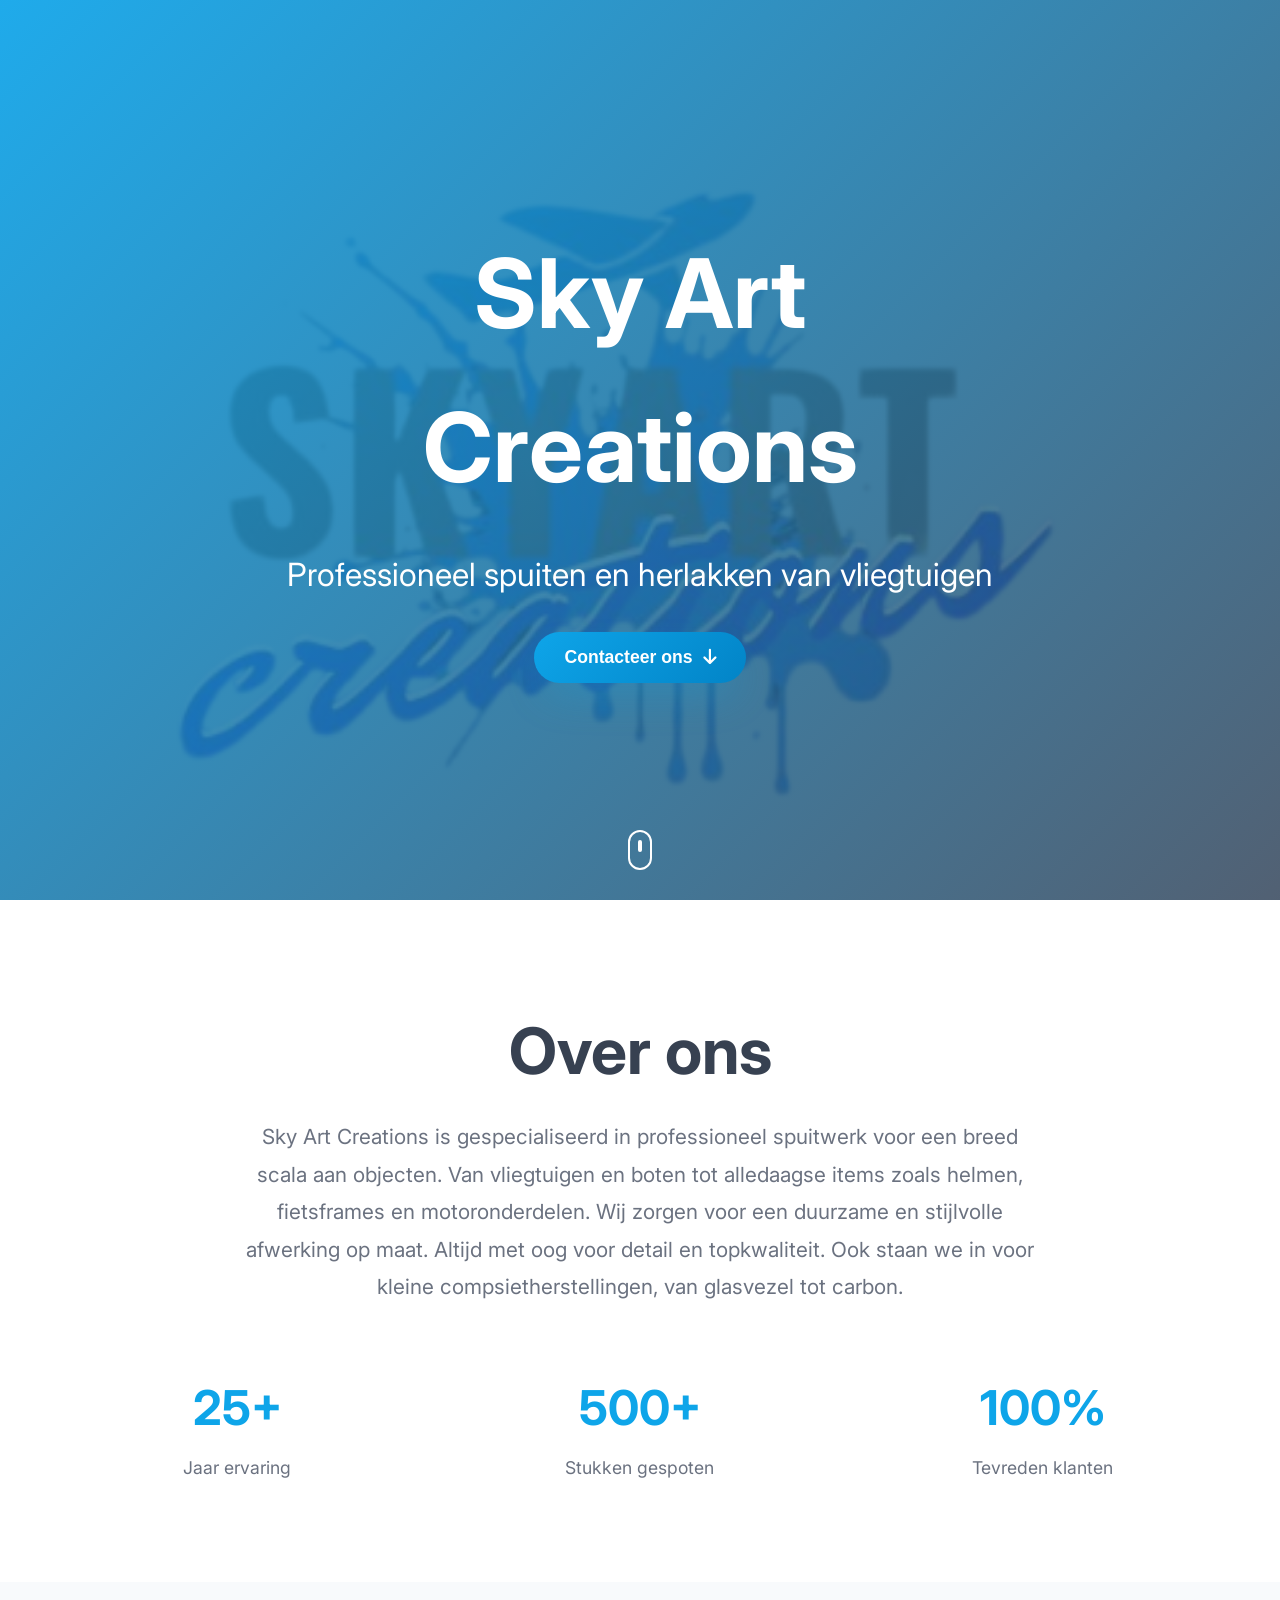
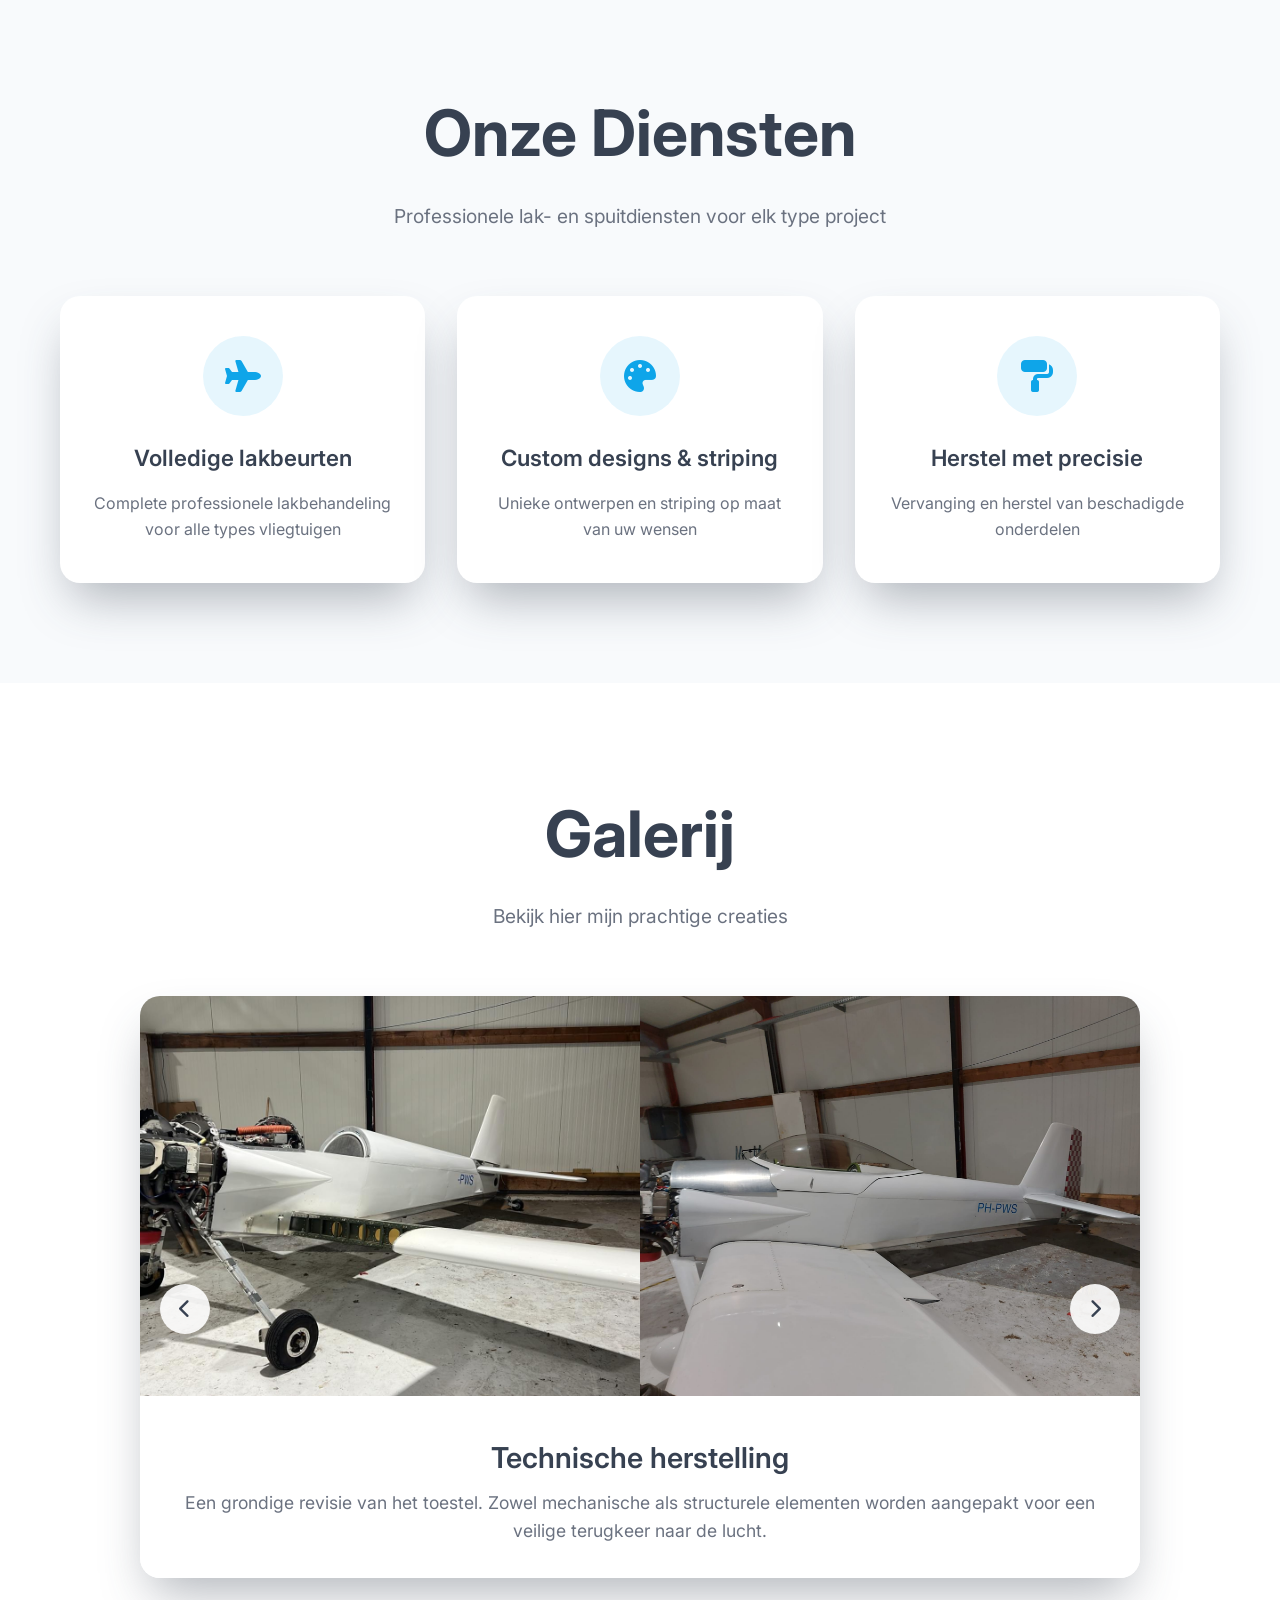
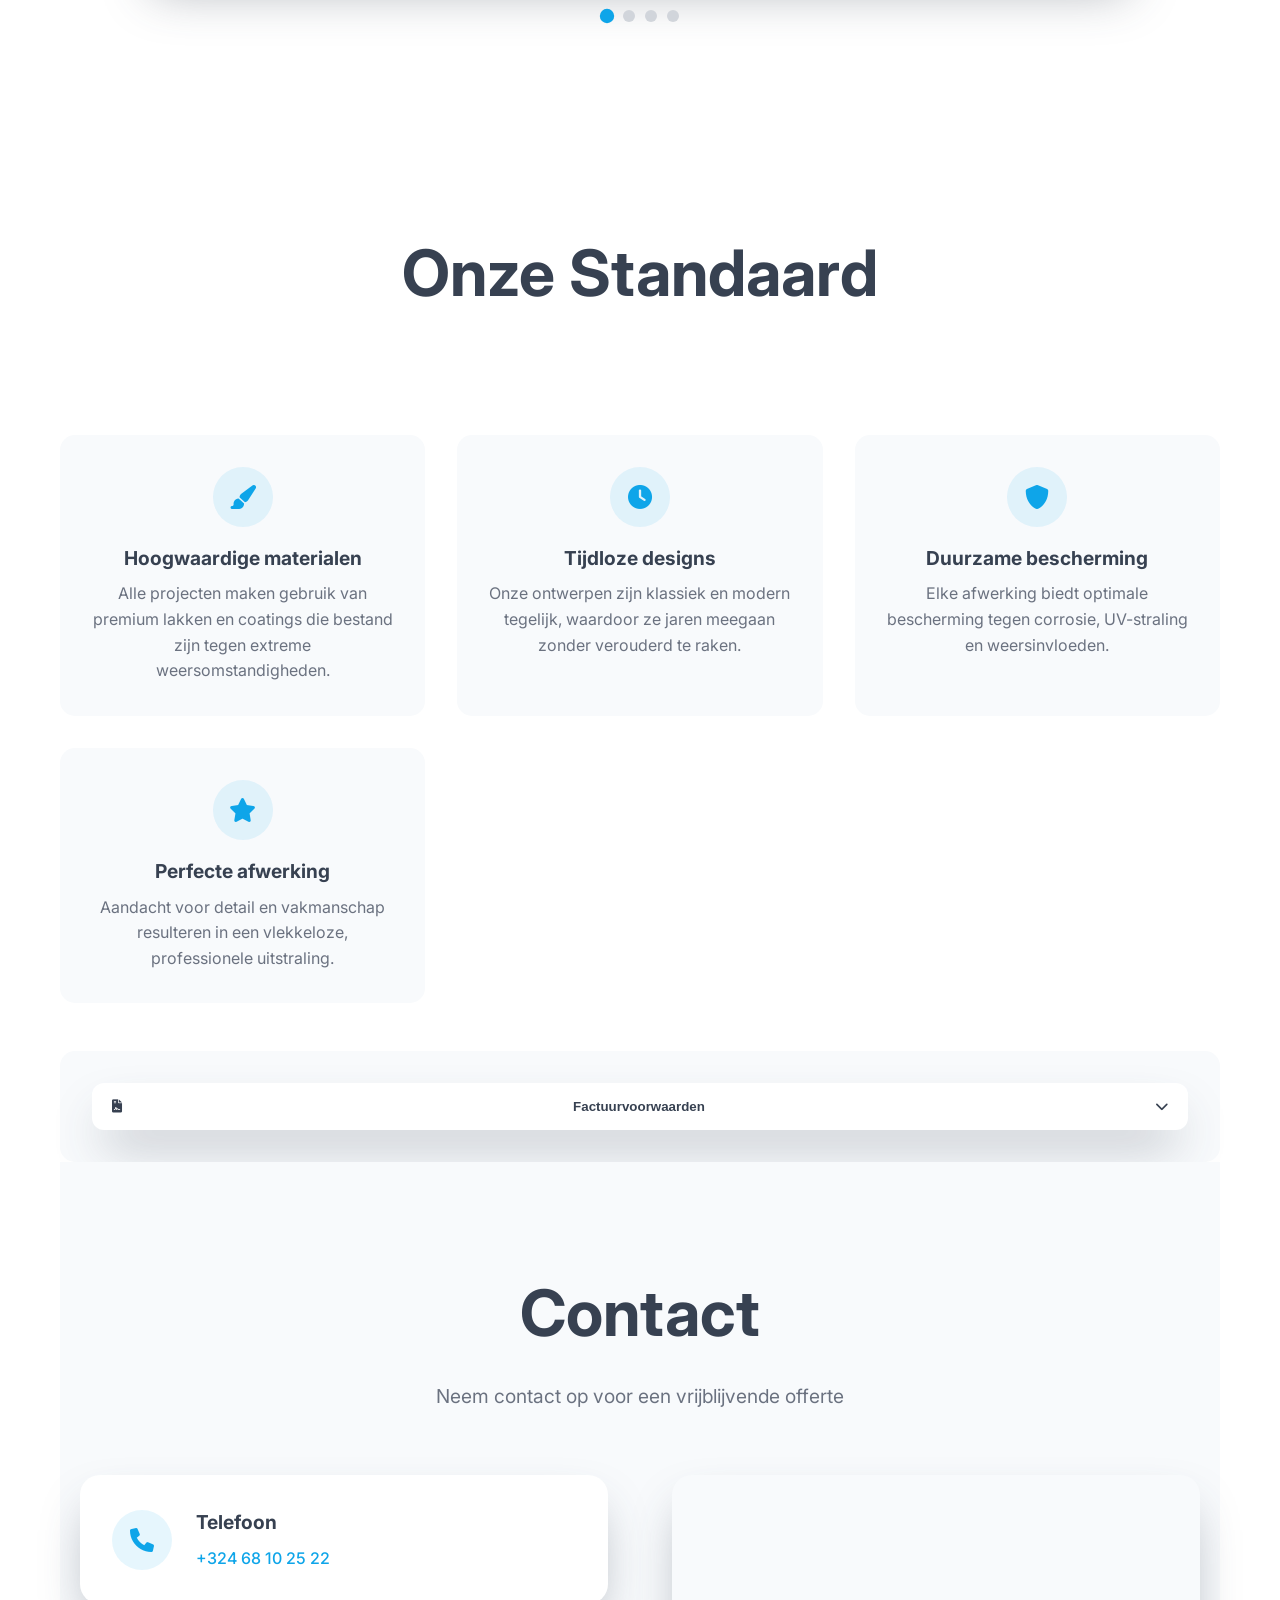
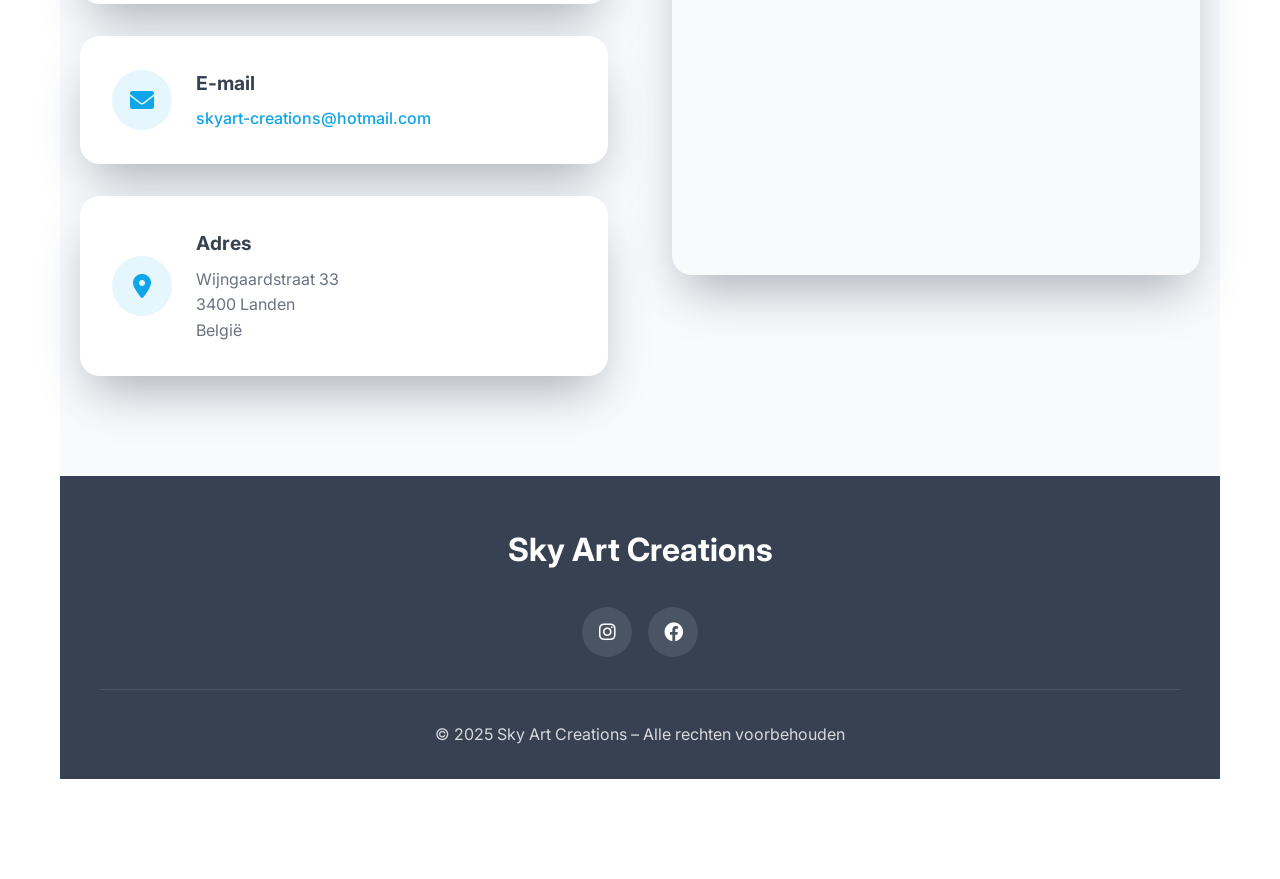
==== commit df33118f: "vergroten even in commentaar tot het weer werkt" ====
--- a/SkyArtCreations/index.html
+++ b/SkyArtCreations/index.html
@@ -137,7 +137,7 @@
                             <!--<div class="comparison-label gewoon"></div>--->
                         </div>
                         <div class="comparison-item">
-                            <img src="Assets/Foto's/VliegtuigVoorGallerij2.png" alt="Na - Privéjet" class="comparison-image">
+                            <img src="Assets/Foto's/VliegtuigVoorGallerij2.jpg" alt="Na - Privéjet" class="comparison-image">
                             <!-- <div class="comparison-label gewoon"></div> -->
                         </div>
                     </div>
@@ -412,6 +412,7 @@
 
 <!-- Custom JavaScript -->
 <script src="skyArt.js"></script>
-<script src="Vergroten.js"></script>
+<!--
+<script src="Vergroten.js"></script>-->
 </body>
 </html>
--- a/SkyArtCreations/skyArt.css
+++ b/SkyArtCreations/skyArt.css
@@ -1015,25 +1015,46 @@
     opacity: 0.2;
     transition: all 0.4s ease-in-out;
 }
+/* Modal overlay (gecentreerd & fullscreen) */
 .modal {
-    display: none;
-    position: fixed;
-    z-index: 9999;
-    padding-top: 60px;
-    left: 0;
-    top: 0;
-    width: 100%;
-    height: 100%;
-    overflow: auto;
-    background-color: rgba(0,0,0,0.9);
-}
-
-.modal-content {
-    margin: auto;
-    display: block;
-    max-width: 80%;
-    max-height: 80%;
-}
+  position: fixed;
+  inset: 0;                /* top:0; right:0; bottom:0; left:0 */
+  display: none;           /* JS zet dit op 'flex' bij openen */
+  align-items: center;
+  justify-content: center;
+  background: rgba(0,0,0,0.9);
+  z-index: 10000;          /* boven alles */
+}
+
+.modal .modal-content {
+  display: block;
+  max-width: 90%;
+  max-height: 90vh;
+  object-fit: contain;
+  animation: zoom 0.3s;    /* optioneel, zoals in je voorbeeld */
+}
+
+.modal .close {
+  position: absolute;
+  right: 16px;
+  top: 12px;
+  color: #f1f1f1;
+  font-size: 40px;
+  font-weight: bold;
+  cursor: pointer;
+  user-select: none;
+}
+
+/* Hover/UX (optioneel) */
+.comparison-image { cursor: zoom-in; }
+.modal { cursor: zoom-out; }
+
+@keyframes zoom {
+  from { transform: scale(0.95); opacity: 0; }
+  to   { transform: scale(1);     opacity: 1; }
+}
+
+
 
 .close {
     position: absolute;
@@ -1110,3 +1131,4 @@
   font-weight: 900;
   line-height: 1.6;
 }
+
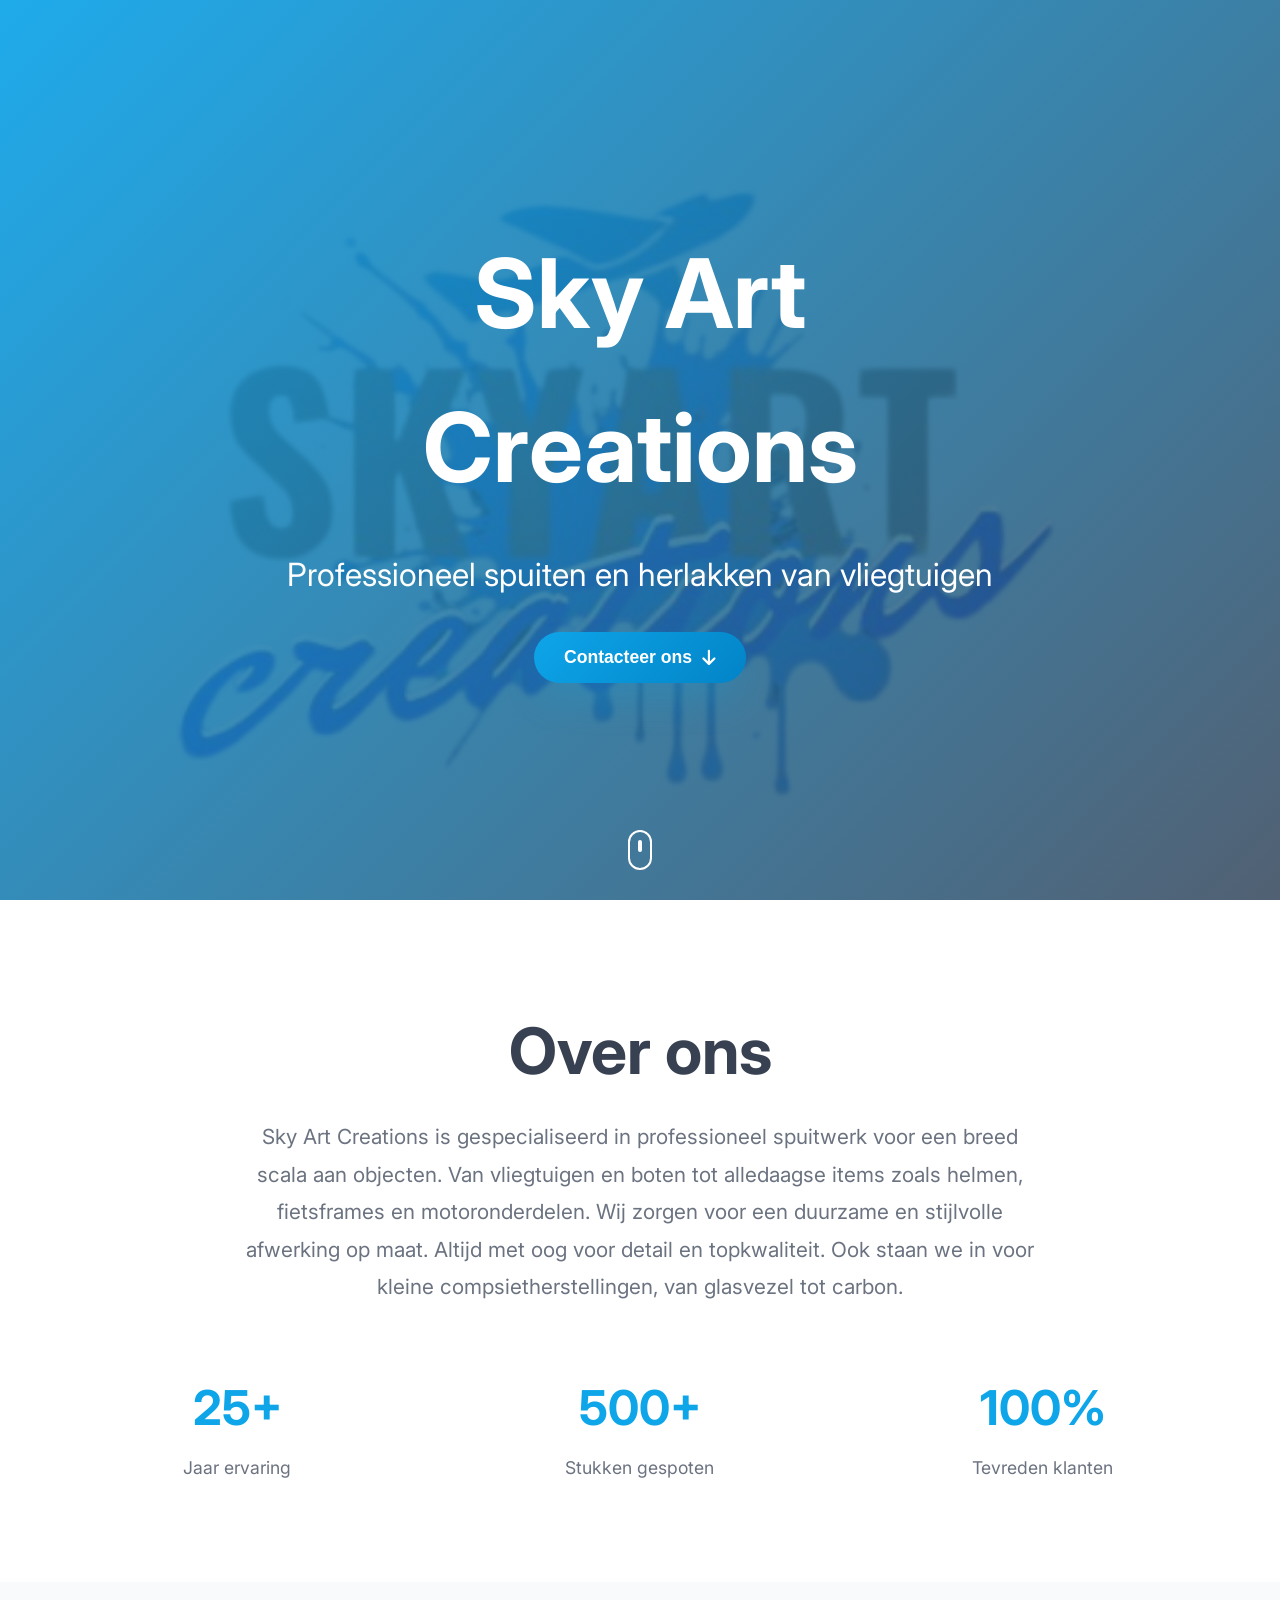
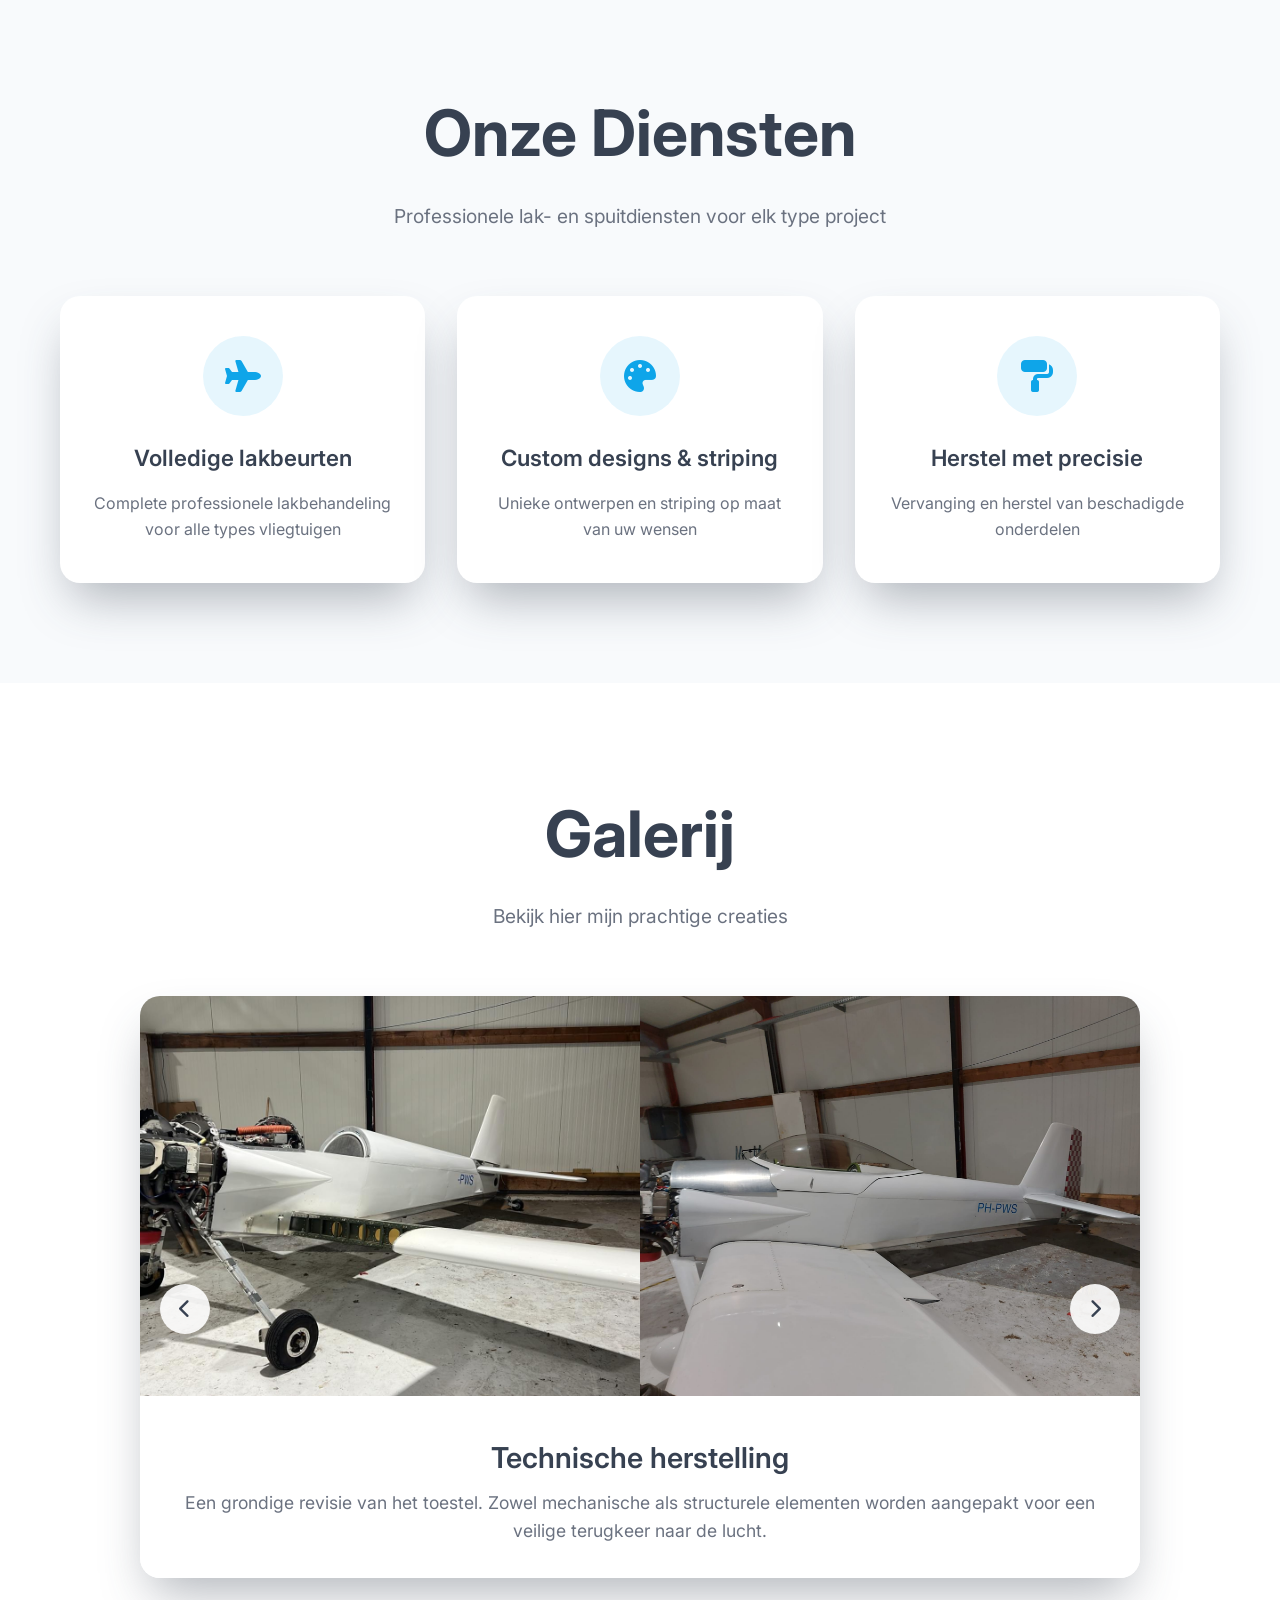
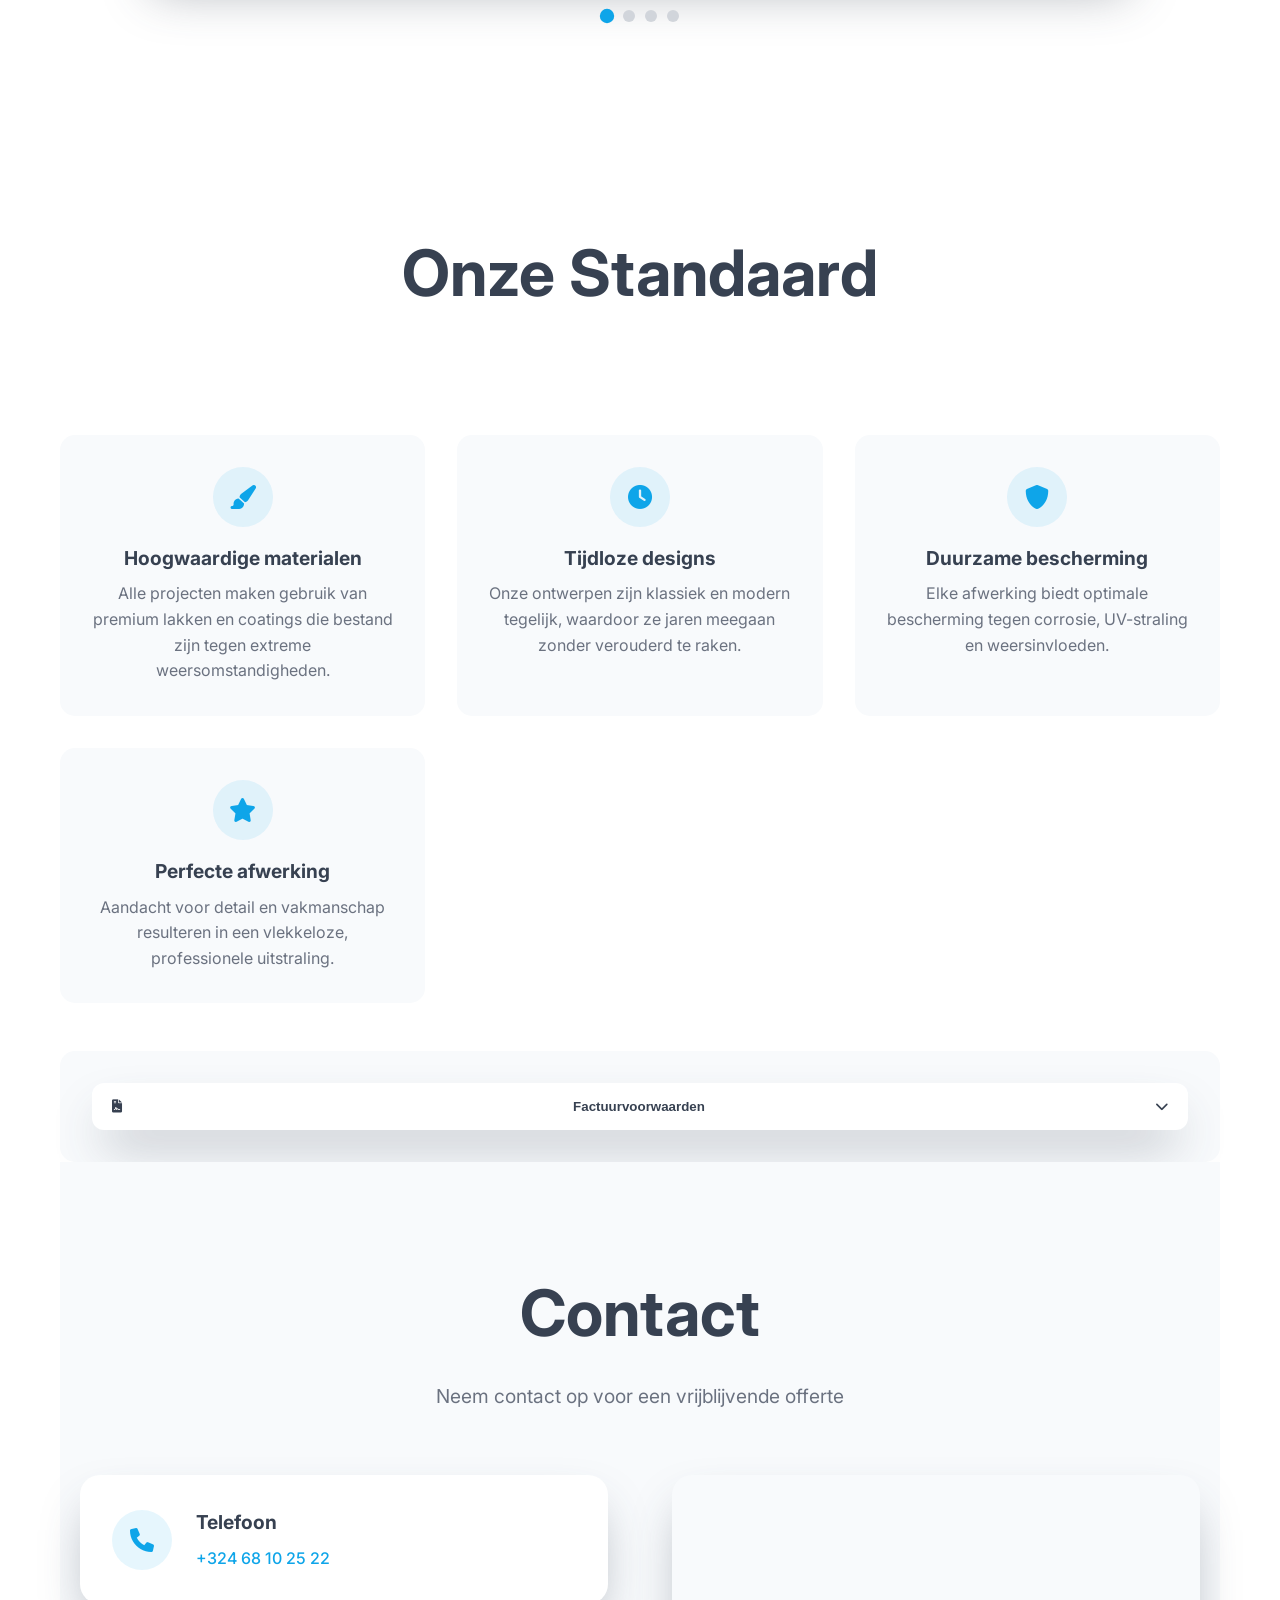
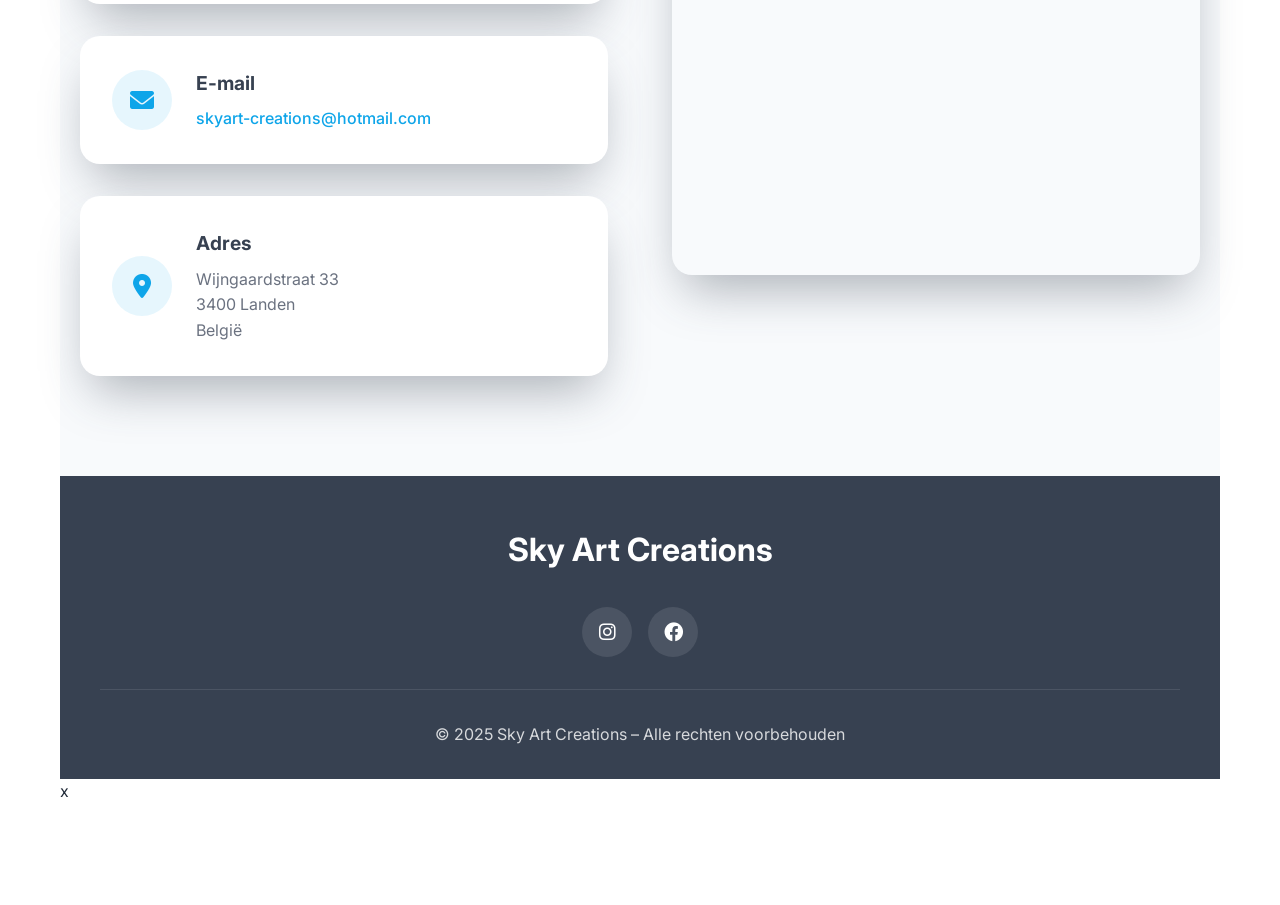
==== commit 8de1f52f: "Philips toegevoegd" ====
--- a/SkyArtCreations/index.html
+++ b/SkyArtCreations/index.html
@@ -182,7 +182,26 @@
                         <p class="slide-description">Strak lakwerk met creatieve accenten en oog voor detail.</p>
                     </div>
                 </div>
-            </div>
+                <!-- Project 5 -->
+                <div class="gallery-slide">
+                    <div class="comparison-grid">
+                        <div class="comparison-item">
+                            <img src="Assets/Foto's/Machine2.jpg" alt="Voor - Helikopter" class="comparison-image">
+                            <!--<div class="comparison-label before">VOOR</div> -->
+                        </div>
+                        <div class="comparison-item">
+                            <img src="Assets/Foto's/machine1.jpg" alt="Na - Helikopter" class="comparison-image">
+                            <!--<div class="comparison-label after">NA</div>-->
+                        </div>
+                    </div>
+                    <div class="slide-info">
+                        <h3 class="slide-title">Philips PerfectDraft restyling</h3>
+                        <p class="slide-description">Professioneel herspoten met oog voor precisie en een strakke, glanzende afwerking. Een uniek resultaat dat techniek en vakmanschap combineert.</p>
+                    </div>
+                </div>
+            
+            </div>
+            
 
             <!-- Navigation -->
             <button class="gallery-nav prev" onclick="previousSlide()">
@@ -413,6 +432,6 @@
 <!-- Custom JavaScript -->
 <script src="skyArt.js"></script>
 <!--
-<script src="Vergroten.js"></script>-->
+<script src="Vergroten.js"></script>-->x
 </body>
 </html>
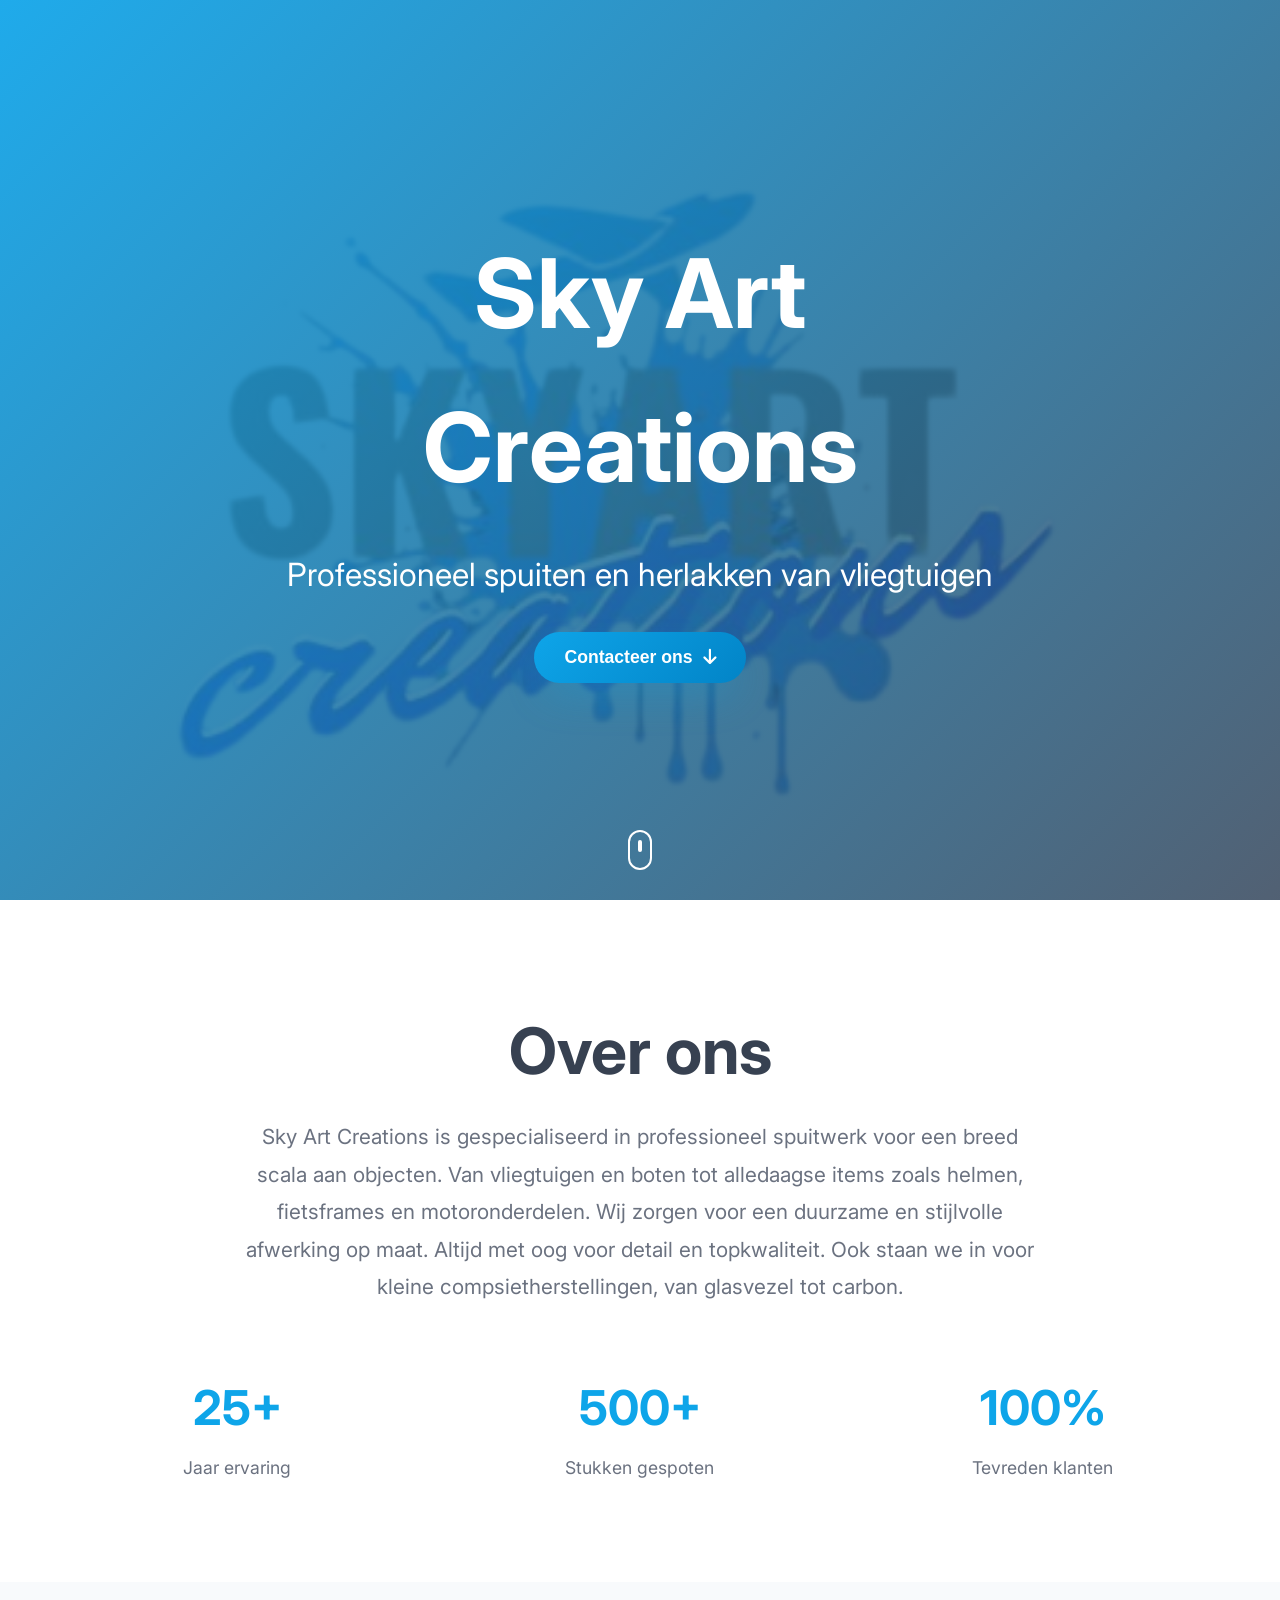
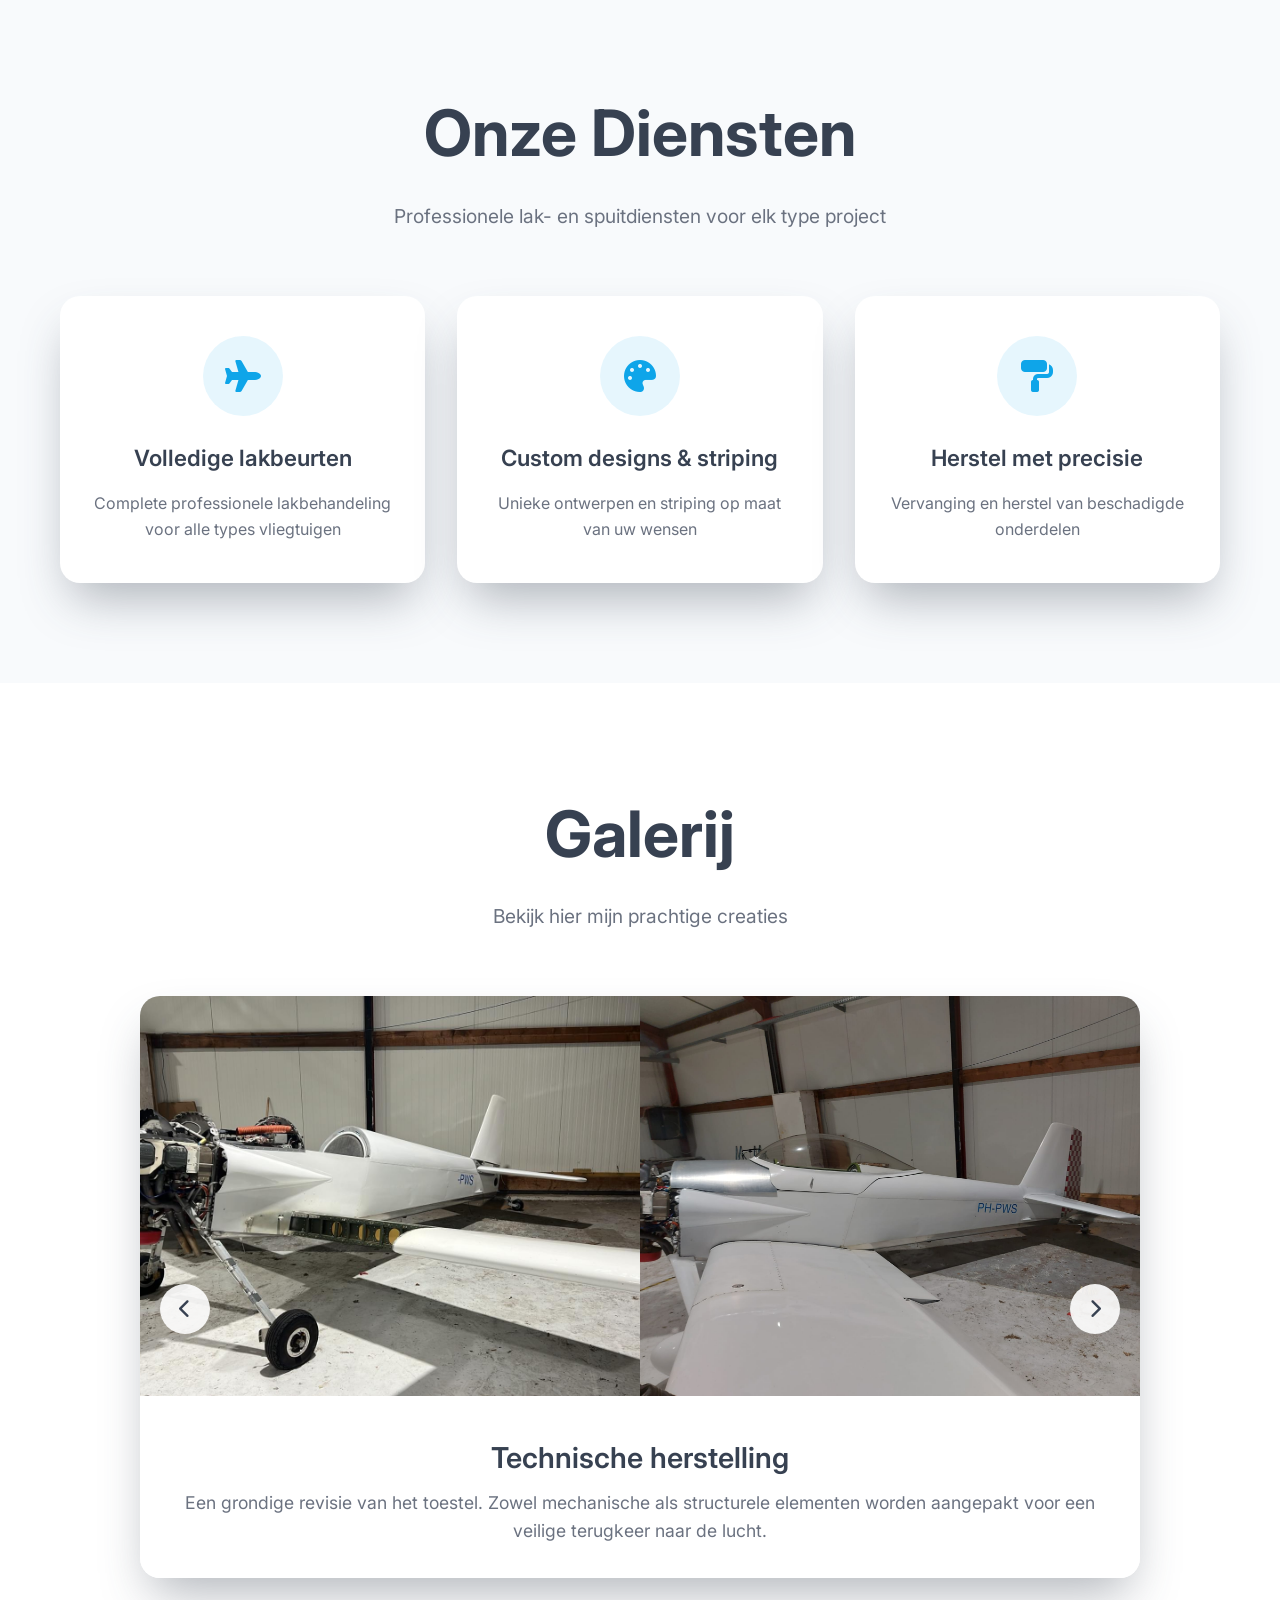
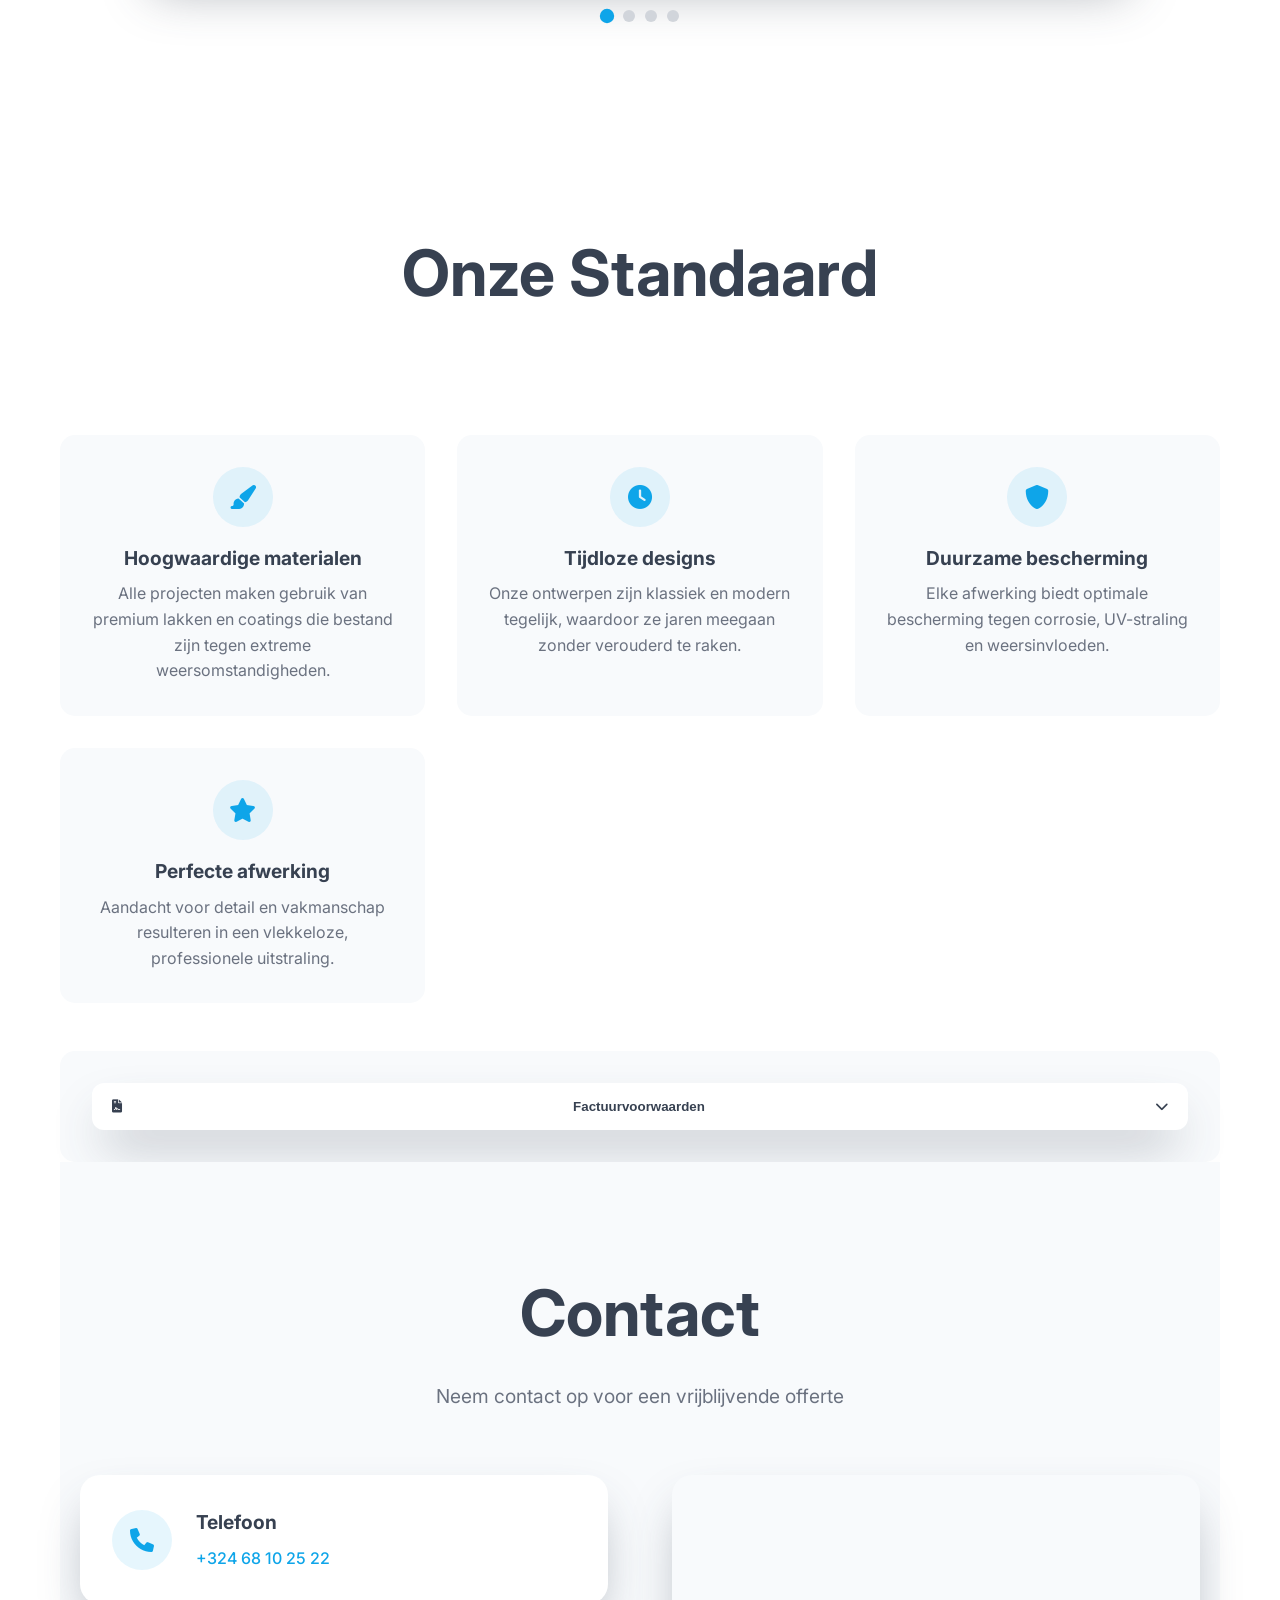
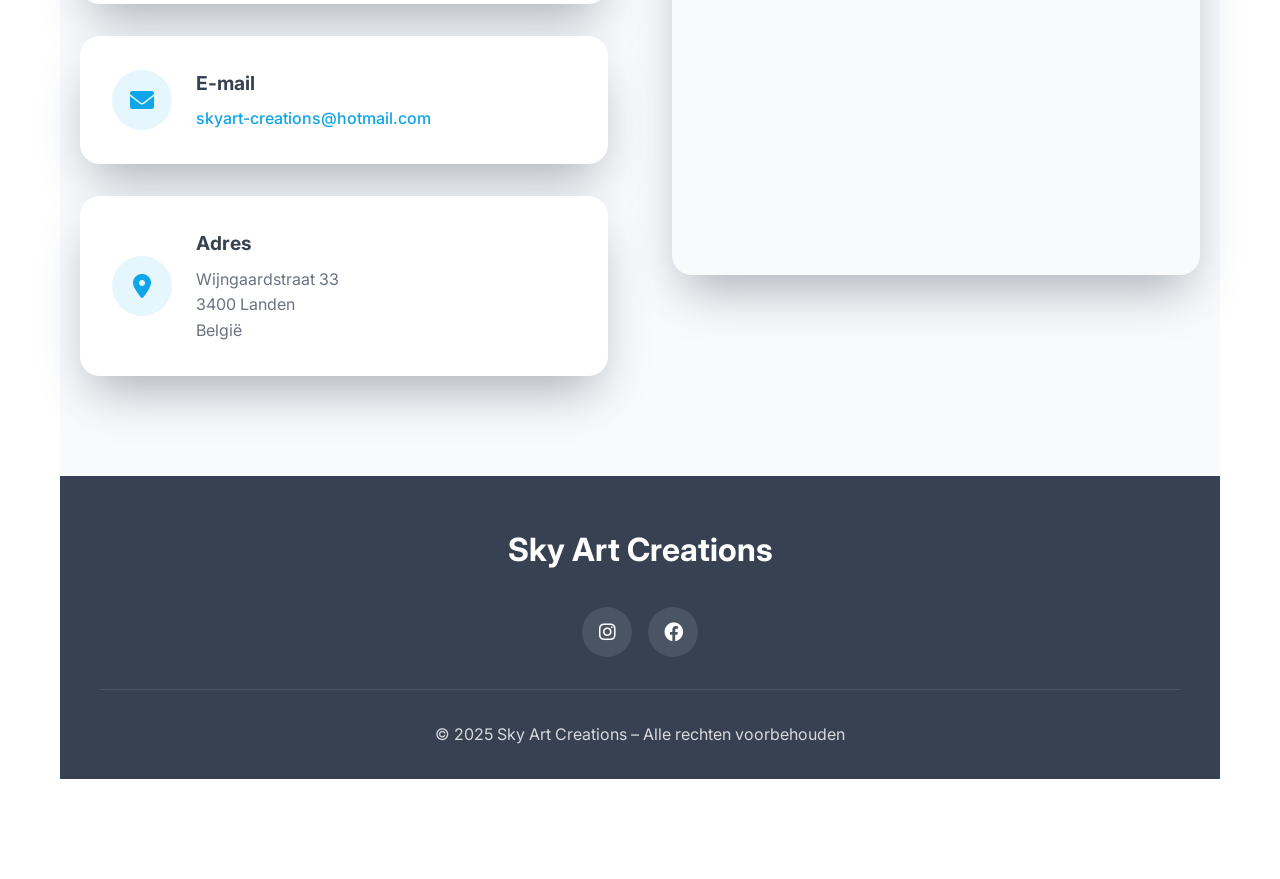
==== commit 4bd62bb5: "Foto's toegevoegd" ====
--- a/SkyArtCreations/index.html
+++ b/SkyArtCreations/index.html
@@ -182,24 +182,260 @@
                         <p class="slide-description">Strak lakwerk met creatieve accenten en oog voor detail.</p>
                     </div>
                 </div>
+
                 <!-- Project 5 -->
                 <div class="gallery-slide">
                     <div class="comparison-grid">
                         <div class="comparison-item">
-                            <img src="Assets/Foto's/Machine2.jpg" alt="Voor - Helikopter" class="comparison-image">
-                            <!--<div class="comparison-label before">VOOR</div> -->
-                        </div>
-                        <div class="comparison-item">
-                            <img src="Assets/Foto's/machine1.jpg" alt="Na - Helikopter" class="comparison-image">
-                            <!--<div class="comparison-label after">NA</div>-->
-                        </div>
-                    </div>
-                    <div class="slide-info">
-                        <h3 class="slide-title">Philips PerfectDraft restyling</h3>
-                        <p class="slide-description">Professioneel herspoten met oog voor precisie en een strakke, glanzende afwerking. Een uniek resultaat dat techniek en vakmanschap combineert.</p>
-                    </div>
-                </div>
-            
+                            <img src="Assets/Foto's/boot1.jpg" alt="Voor - Helikopter" class="comparison-image">
+                            <!--<div class="comparison-label before">VOOR</div> -->
+                        </div>
+                        <div class="comparison-item">
+                            <img src="Assets/Foto's/boot2.jpg" alt="Na - Helikopter" class="comparison-image">
+                            <!--<div class="comparison-label after">NA</div>-->
+                        </div>
+                    </div>
+                    <div class="slide-info">
+                        <h3 class="slide-title">Philips PerfectDraft restyling</h3>
+                        <p class="slide-description">Professioneel herspoten met oog voor precisie en een strakke, glanzende afwerking. Een uniek resultaat dat techniek en vakmanschap combineert.</p>
+                    </div>
+                </div>
+
+                <!-- Project 6 -->
+                <div class="gallery-slide">
+                    <div class="comparison-grid">
+                        <div class="comparison-item">
+                            <img src="Assets/Foto's/boot3.jpg" alt="Voor - Helikopter" class="comparison-image">
+                            <!--<div class="comparison-label before">VOOR</div> -->
+                        </div>
+                        <div class="comparison-item">
+                            <img src="Assets/Foto's/boot4.jpg" alt="Na - Helikopter" class="comparison-image">
+                            <!--<div class="comparison-label after">NA</div>-->
+                        </div>
+                    </div>
+                    <div class="slide-info">
+                        <h3 class="slide-title">Philips PerfectDraft restyling</h3>
+                        <p class="slide-description">Professioneel herspoten met oog voor precisie en een strakke, glanzende afwerking. Een uniek resultaat dat techniek en vakmanschap combineert.</p>
+                    </div>
+                </div>
+
+                <!-- Project 7 -->
+                <div class="gallery-slide">
+                    <div class="comparison-grid">
+                        <div class="comparison-item">
+                            <img src="Assets/Foto's/boot5.jpg" alt="Voor - Helikopter" class="comparison-image">
+                            <!--<div class="comparison-label before">VOOR</div> -->
+                        </div>
+                        <div class="comparison-item">
+                            <img src="Assets/Foto's/boot6.jpg" alt="Na - Helikopter" class="comparison-image">
+                            <!--<div class="comparison-label after">NA</div>-->
+                        </div>
+                    </div>
+                    <div class="slide-info">
+                        <h3 class="slide-title">Philips PerfectDraft restyling</h3>
+                        <p class="slide-description">Professioneel herspoten met oog voor precisie en een strakke, glanzende afwerking. Een uniek resultaat dat techniek en vakmanschap combineert.</p>
+                    </div>
+                </div>
+
+                <!-- Project 8 -->
+                <div class="gallery-slide">
+                    <div class="comparison-grid">
+                        <div class="comparison-item">
+                            <img src="Assets/Foto's/fiets1.jpg" alt="Voor - Helikopter" class="comparison-image">
+                            <!--<div class="comparison-label before">VOOR</div> -->
+                        </div>
+                        <div class="comparison-item">
+                            <img src="Assets/Foto's/fiets2.jpg" alt="Na - Helikopter" class="comparison-image">
+                            <!--<div class="comparison-label after">NA</div>-->
+                        </div>
+                    </div>
+                    <div class="slide-info">
+                        <h3 class="slide-title">Philips PerfectDraft restyling</h3>
+                        <p class="slide-description">Professioneel herspoten met oog voor precisie en een strakke, glanzende afwerking. Een uniek resultaat dat techniek en vakmanschap combineert.</p>
+                    </div>
+                </div>
+
+                <!-- Project 9 -->
+                <div class="gallery-slide">
+                    <div class="comparison-grid">
+                        <div class="comparison-item">
+                            <img src="Assets/Foto's/FietsVoor.jpg" alt="Voor - Helikopter" class="comparison-image">
+                            <!--<div class="comparison-label before">VOOR</div> -->
+                        </div>
+                        <div class="comparison-item">
+                            <img src="Assets/Foto's/FietsNa.jpg" alt="Na - Helikopter" class="comparison-image">
+                            <!--<div class="comparison-label after">NA</div>-->
+                        </div>
+                    </div>
+                    <div class="slide-info">
+                        <h3 class="slide-title">Philips PerfectDraft restyling</h3>
+                        <p class="slide-description">Professioneel herspoten met oog voor precisie en een strakke, glanzende afwerking. Een uniek resultaat dat techniek en vakmanschap combineert.</p>
+                    </div>
+                </div>
+
+                <!-- Project 10 -->
+                <div class="gallery-slide">
+                    <div class="comparison-grid">
+                        <div class="comparison-item">
+                            <img src="Assets/Foto's/Helm1.jpg" alt="Voor - Helikopter" class="comparison-image">
+                            <!--<div class="comparison-label before">VOOR</div> -->
+                        </div>
+                        <div class="comparison-item">
+                            <img src="Assets/Foto's/helm2.jpg" alt="Na - Helikopter" class="comparison-image">
+                            <!--<div class="comparison-label after">NA</div>-->
+                        </div>
+                    </div>
+                    <div class="slide-info">
+                        <h3 class="slide-title">Philips PerfectDraft restyling</h3>
+                        <p class="slide-description">Professioneel herspoten met oog voor precisie en een strakke, glanzende afwerking. Een uniek resultaat dat techniek en vakmanschap combineert.</p>
+                    </div>
+                </div>
+                
+                <!-- Project 11 -->
+                <div class="gallery-slide">
+                    <div class="comparison-grid">
+                        <div class="comparison-item">
+                            <img src="Assets/Foto's/Muurschildering1.jpg" alt="Voor - Helikopter" class="comparison-image">
+                            <!--<div class="comparison-label before">VOOR</div> -->
+                        </div>
+                        <div class="comparison-item">
+                            <img src="Assets/Foto's/Muurschildering2.jpg" alt="Na - Helikopter" class="comparison-image">
+                            <!--<div class="comparison-label after">NA</div>-->
+                        </div>
+                    </div>
+                    <div class="slide-info">
+                        <h3 class="slide-title">Philips PerfectDraft restyling</h3>
+                        <p class="slide-description">Professioneel herspoten met oog voor precisie en een strakke, glanzende afwerking. Een uniek resultaat dat techniek en vakmanschap combineert.</p>
+                    </div>
+                </div>
+
+                <!-- Project 12 -->
+                <div class="gallery-slide">
+                    <div class="comparison-grid">
+                        <div class="comparison-item">
+                            <img src="Assets/Foto's/rood1.jpg" alt="Voor - Helikopter" class="comparison-image">
+                            <!--<div class="comparison-label before">VOOR</div> -->
+                        </div>
+                        <div class="comparison-item">
+                            <img src="Assets/Foto's/rood2.jpg" alt="Na - Helikopter" class="comparison-image">
+                            <!--<div class="comparison-label after">NA</div>-->
+                        </div>
+                    </div>
+                    <div class="slide-info">
+                        <h3 class="slide-title">Philips PerfectDraft restyling</h3>
+                        <p class="slide-description">Professioneel herspoten met oog voor precisie en een strakke, glanzende afwerking. Een uniek resultaat dat techniek en vakmanschap combineert.</p>
+                    </div>
+                </div>
+
+                <!-- Project 13 -->
+                <div class="gallery-slide">
+                    <div class="comparison-grid">
+                        <div class="comparison-item">
+                            <img src="Assets/Foto's/stuk1.jpg" alt="Voor - Helikopter" class="comparison-image">
+                            <!--<div class="comparison-label before">VOOR</div> -->
+                        </div>
+                        <div class="comparison-item">
+                            <img src="Assets/Foto's/stuk 2.jpg" alt="Na - Helikopter" class="comparison-image">
+                            <!--<div class="comparison-label after">NA</div>-->
+                        </div>
+                    </div>
+                    <div class="slide-info">
+                        <h3 class="slide-title">Philips PerfectDraft restyling</h3>
+                        <p class="slide-description">Professioneel herspoten met oog voor precisie en een strakke, glanzende afwerking. Een uniek resultaat dat techniek en vakmanschap combineert.</p>
+                    </div>
+                </div>
+                
+                <!-- Project 14 -->
+                <div class="gallery-slide">
+                    <div class="comparison-grid">
+                        <div class="comparison-item">
+                            <img src="Assets/Foto's/velgen1.jpg" alt="Voor - Helikopter" class="comparison-image">
+                            <!--<div class="comparison-label before">VOOR</div> -->
+                        </div>
+                        <div class="comparison-item">
+                            <img src="Assets/Foto's/velgen2.jpg" alt="Na - Helikopter" class="comparison-image">
+                            <!--<div class="comparison-label after">NA</div>-->
+                        </div>
+                    </div>
+                    <div class="slide-info">
+                        <h3 class="slide-title">Philips PerfectDraft restyling</h3>
+                        <p class="slide-description">Professioneel herspoten met oog voor precisie en een strakke, glanzende afwerking. Een uniek resultaat dat techniek en vakmanschap combineert.</p>
+                    </div>
+                </div>
+
+                <!-- Project 15 -->
+                <div class="gallery-slide">
+                    <div class="comparison-grid">
+                        <div class="comparison-item">
+                            <img src="Assets/Foto's/velgen3.jpg" alt="Voor - Helikopter" class="comparison-image">
+                            <!--<div class="comparison-label before">VOOR</div> -->
+                        </div>
+                        <div class="comparison-item">
+                            <img src="Assets/Foto's/velgen4.jpg" alt="Na - Helikopter" class="comparison-image">
+                            <!--<div class="comparison-label after">NA</div>-->
+                        </div>
+                    </div>
+                    <div class="slide-info">
+                        <h3 class="slide-title">Philips PerfectDraft restyling</h3>
+                        <p class="slide-description">Professioneel herspoten met oog voor precisie en een strakke, glanzende afwerking. Een uniek resultaat dat techniek en vakmanschap combineert.</p>
+                    </div>
+                </div>
+
+                <!-- Project 16 -->
+                <div class="gallery-slide">
+                    <div class="comparison-grid">
+                        <div class="comparison-item">
+                            <img src="Assets/Foto's/velgen5.jpg" alt="Voor - Helikopter" class="comparison-image">
+                            <!--<div class="comparison-label before">VOOR</div> -->
+                        </div>
+                        <div class="comparison-item">
+                            <img src="Assets/Foto's/velgen6.jpg" alt="Na - Helikopter" class="comparison-image">
+                            <!--<div class="comparison-label after">NA</div>-->
+                        </div>
+                    </div>
+                    <div class="slide-info">
+                        <h3 class="slide-title">Philips PerfectDraft restyling</h3>
+                        <p class="slide-description">Professioneel herspoten met oog voor precisie en een strakke, glanzende afwerking. Een uniek resultaat dat techniek en vakmanschap combineert.</p>
+                    </div>
+                </div>
+                
+                <!-- Project 17 -->
+                <div class="gallery-slide">
+                    <div class="comparison-grid">
+                        <div class="comparison-item">
+                            <video class="comparison-image" autoplay loop muted playsinline>
+                            <source src="Assets/Foto's/vrouw1.mp4" type="video/mp4">
+                            <!--<div class="comparison-label before">VOOR</div> -->
+                            </video>
+                        </div>
+                        <div class="comparison-item">
+                            <img src="Assets/Foto's/vrouw2.jpg" alt="Na - Helikopter" class="comparison-image">
+                            <!--<div class="comparison-label after">NA</div>-->
+                        </div>
+                    </div>
+                    <div class="slide-info">
+                        <h3 class="slide-title">Philips PerfectDraft restyling</h3>
+                        <p class="slide-description">Professioneel herspoten met oog voor precisie en een strakke, glanzende afwerking. Een uniek resultaat dat techniek en vakmanschap combineert.</p>
+                    </div>
+                </div>
+
+                <!-- Project 18 -->
+                <div class="gallery-slide">
+                    <div class="comparison-grid">
+                        <div class="comparison-item">
+                            <img src="Assets/Foto's/wit1.jpg" alt="Voor - Helikopter" class="comparison-image">
+                            <!--<div class="comparison-label before">VOOR</div> -->
+                        </div>
+                        <div class="comparison-item">
+                            <img src="Assets/Foto's/wit2.jpg" alt="Na - Helikopter" class="comparison-image">
+                            <!--<div class="comparison-label after">NA</div>-->
+                        </div>
+                    </div>
+                    <div class="slide-info">
+                        <h3 class="slide-title">Philips PerfectDraft restyling</h3>
+                        <p class="slide-description">Professioneel herspoten met oog voor precisie en een strakke, glanzende afwerking. Een uniek resultaat dat techniek en vakmanschap combineert.</p>
+                    </div>
+                </div>     
             </div>
             
 
@@ -431,7 +667,7 @@
 
 <!-- Custom JavaScript -->
 <script src="skyArt.js"></script>
-<!--
-<script src="Vergroten.js"></script>-->x
+
+<script src="Vergroten.js"></script>
 </body>
 </html>
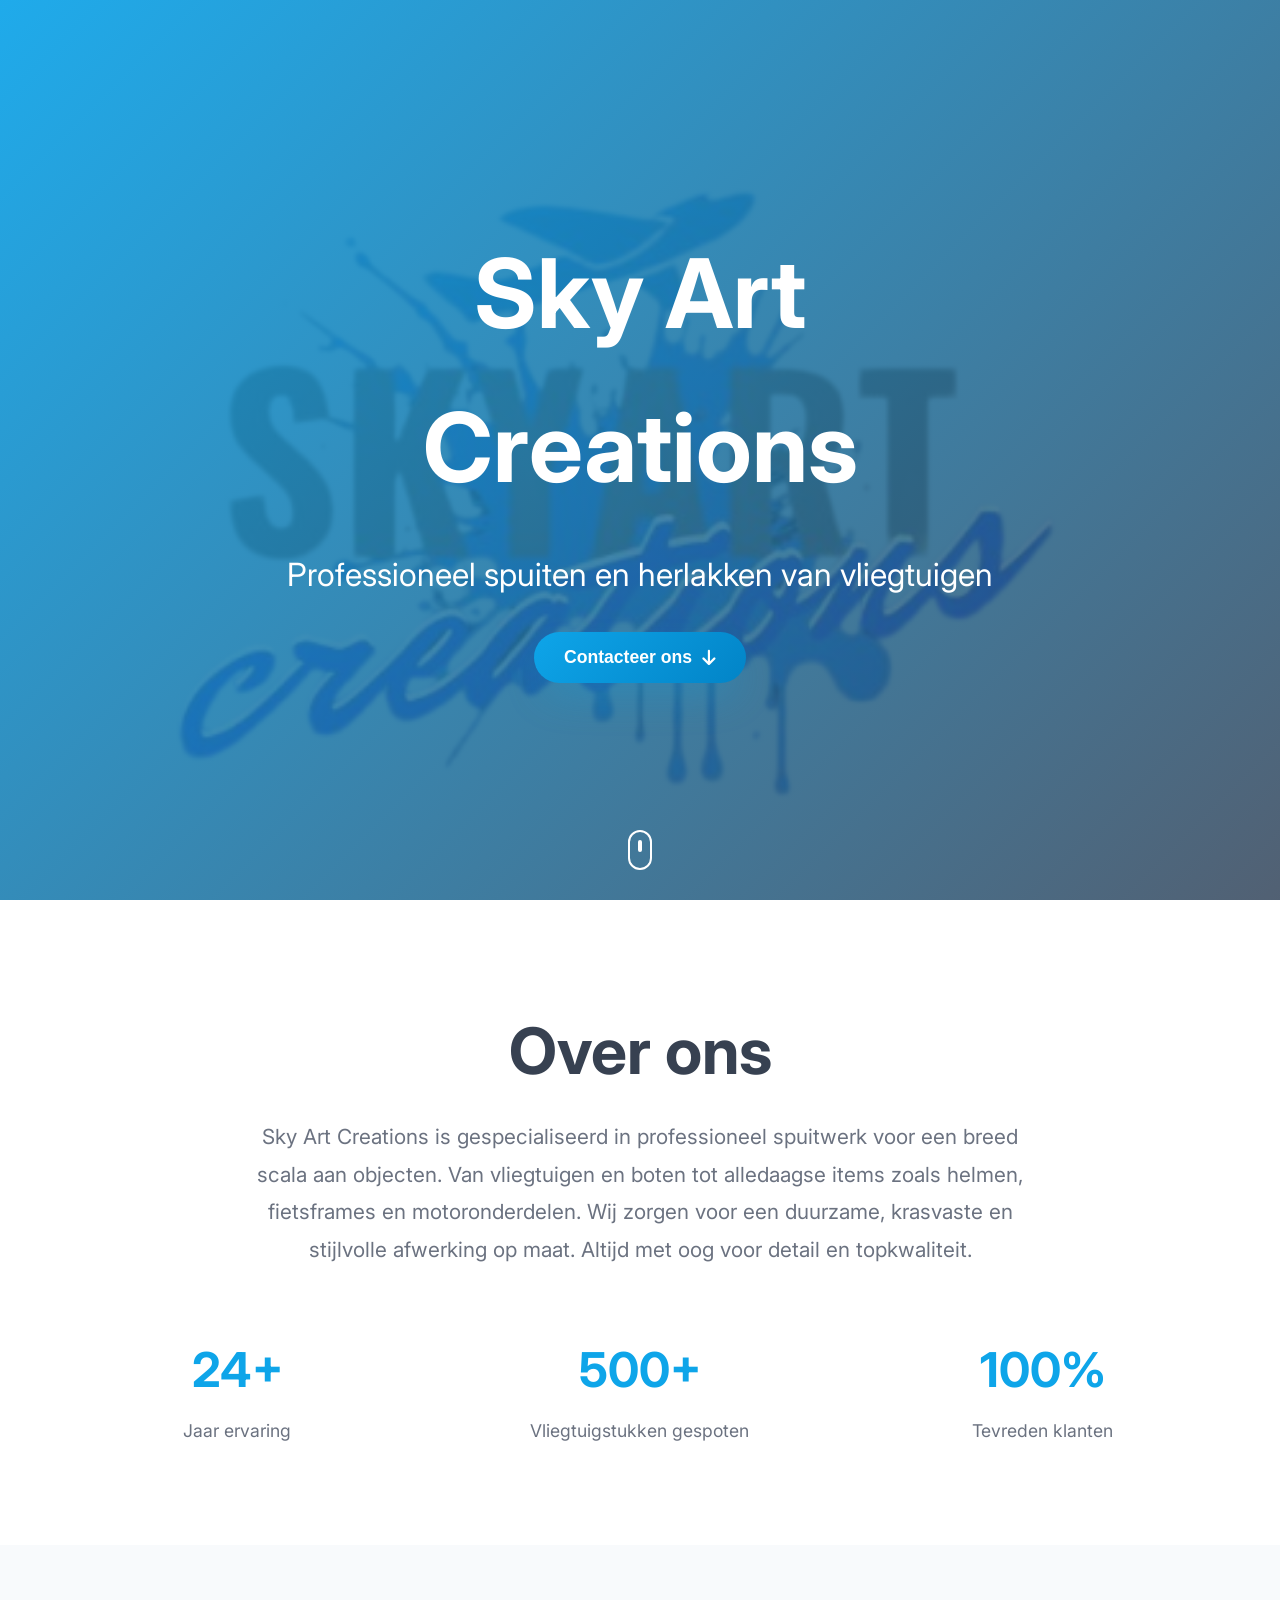
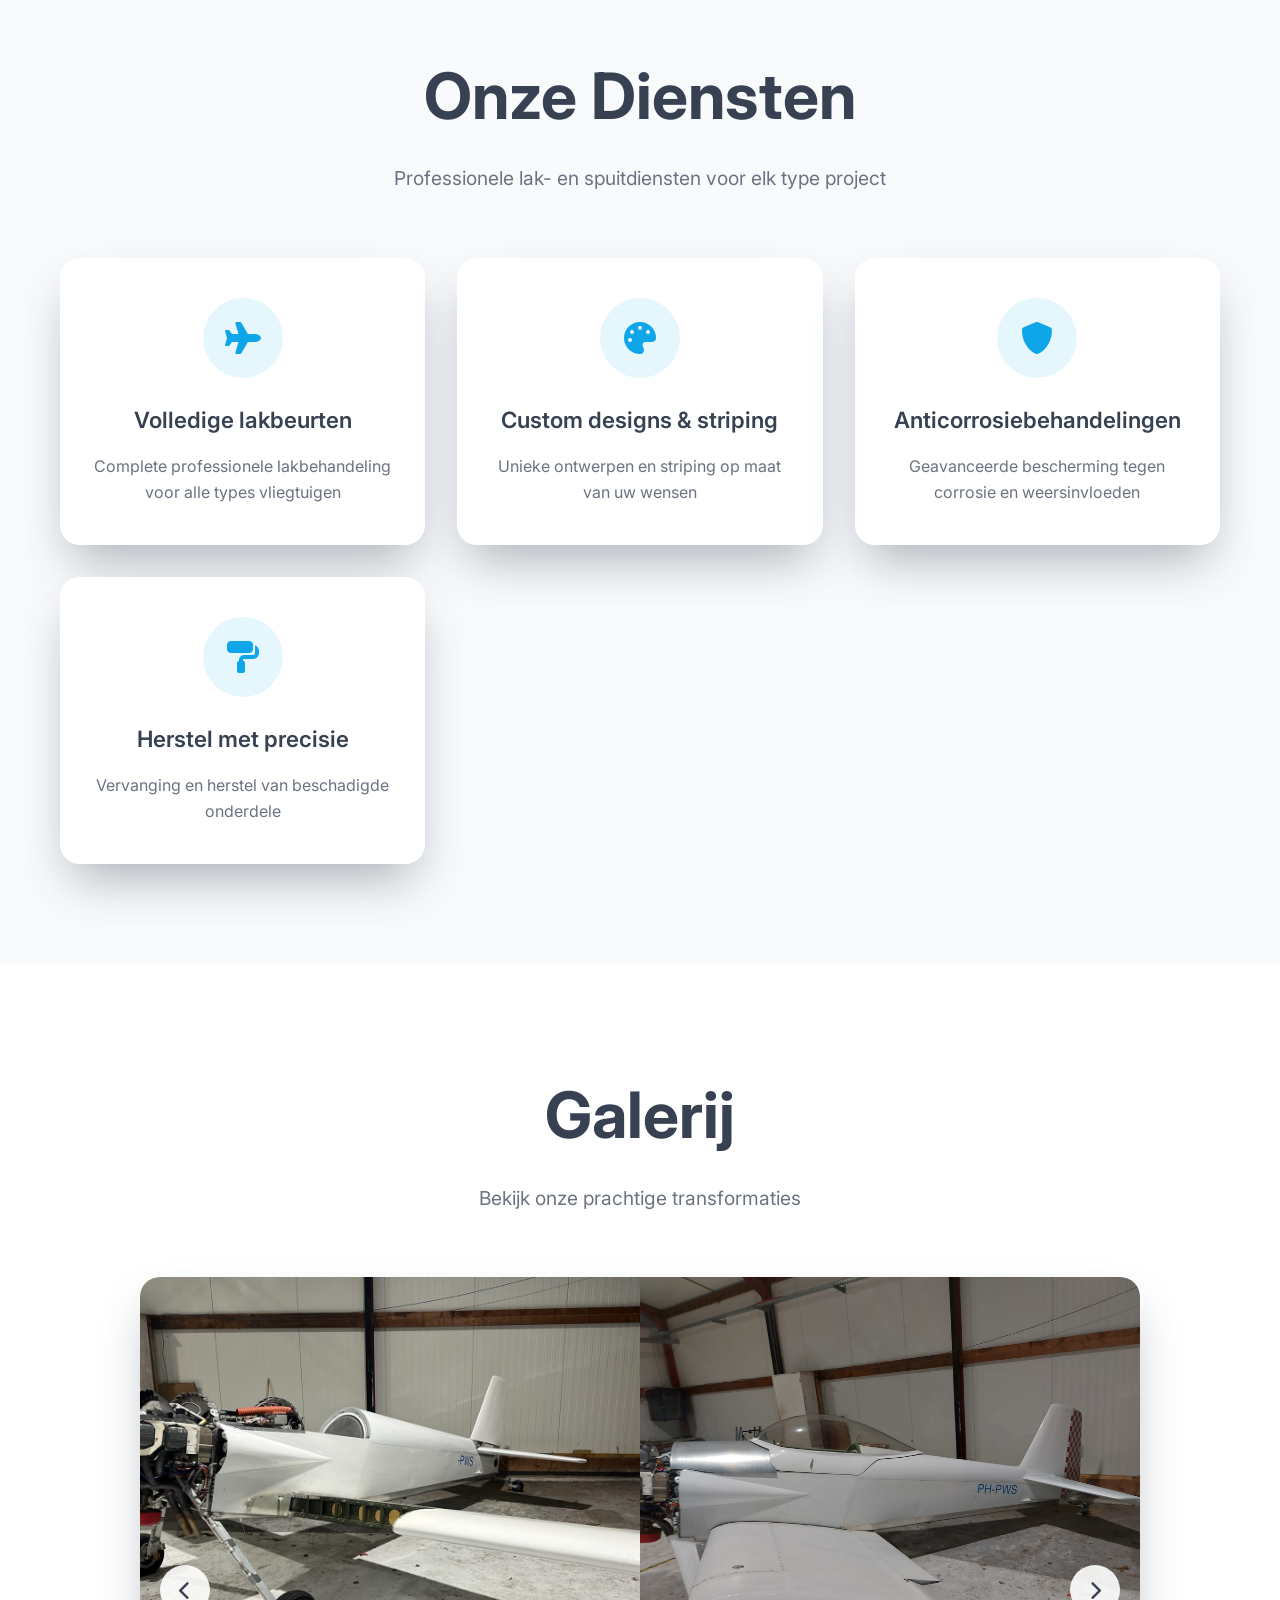
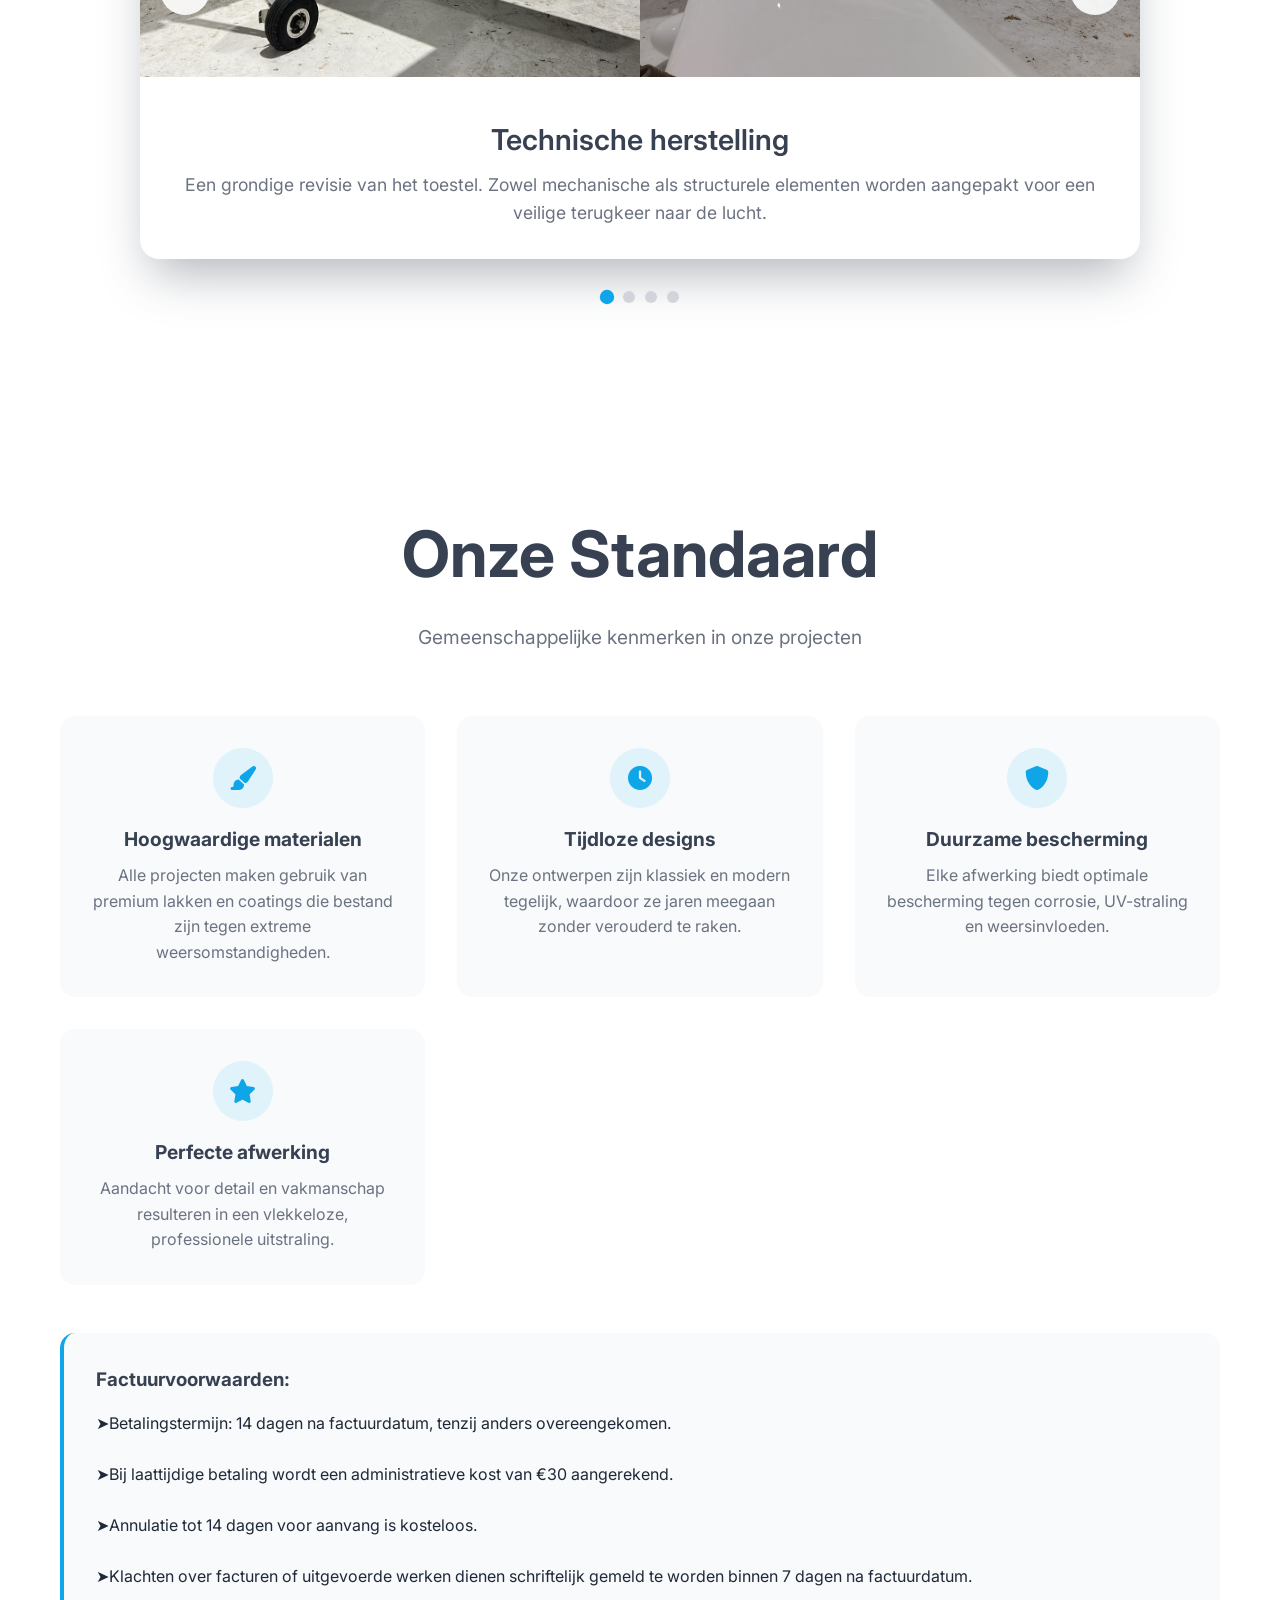
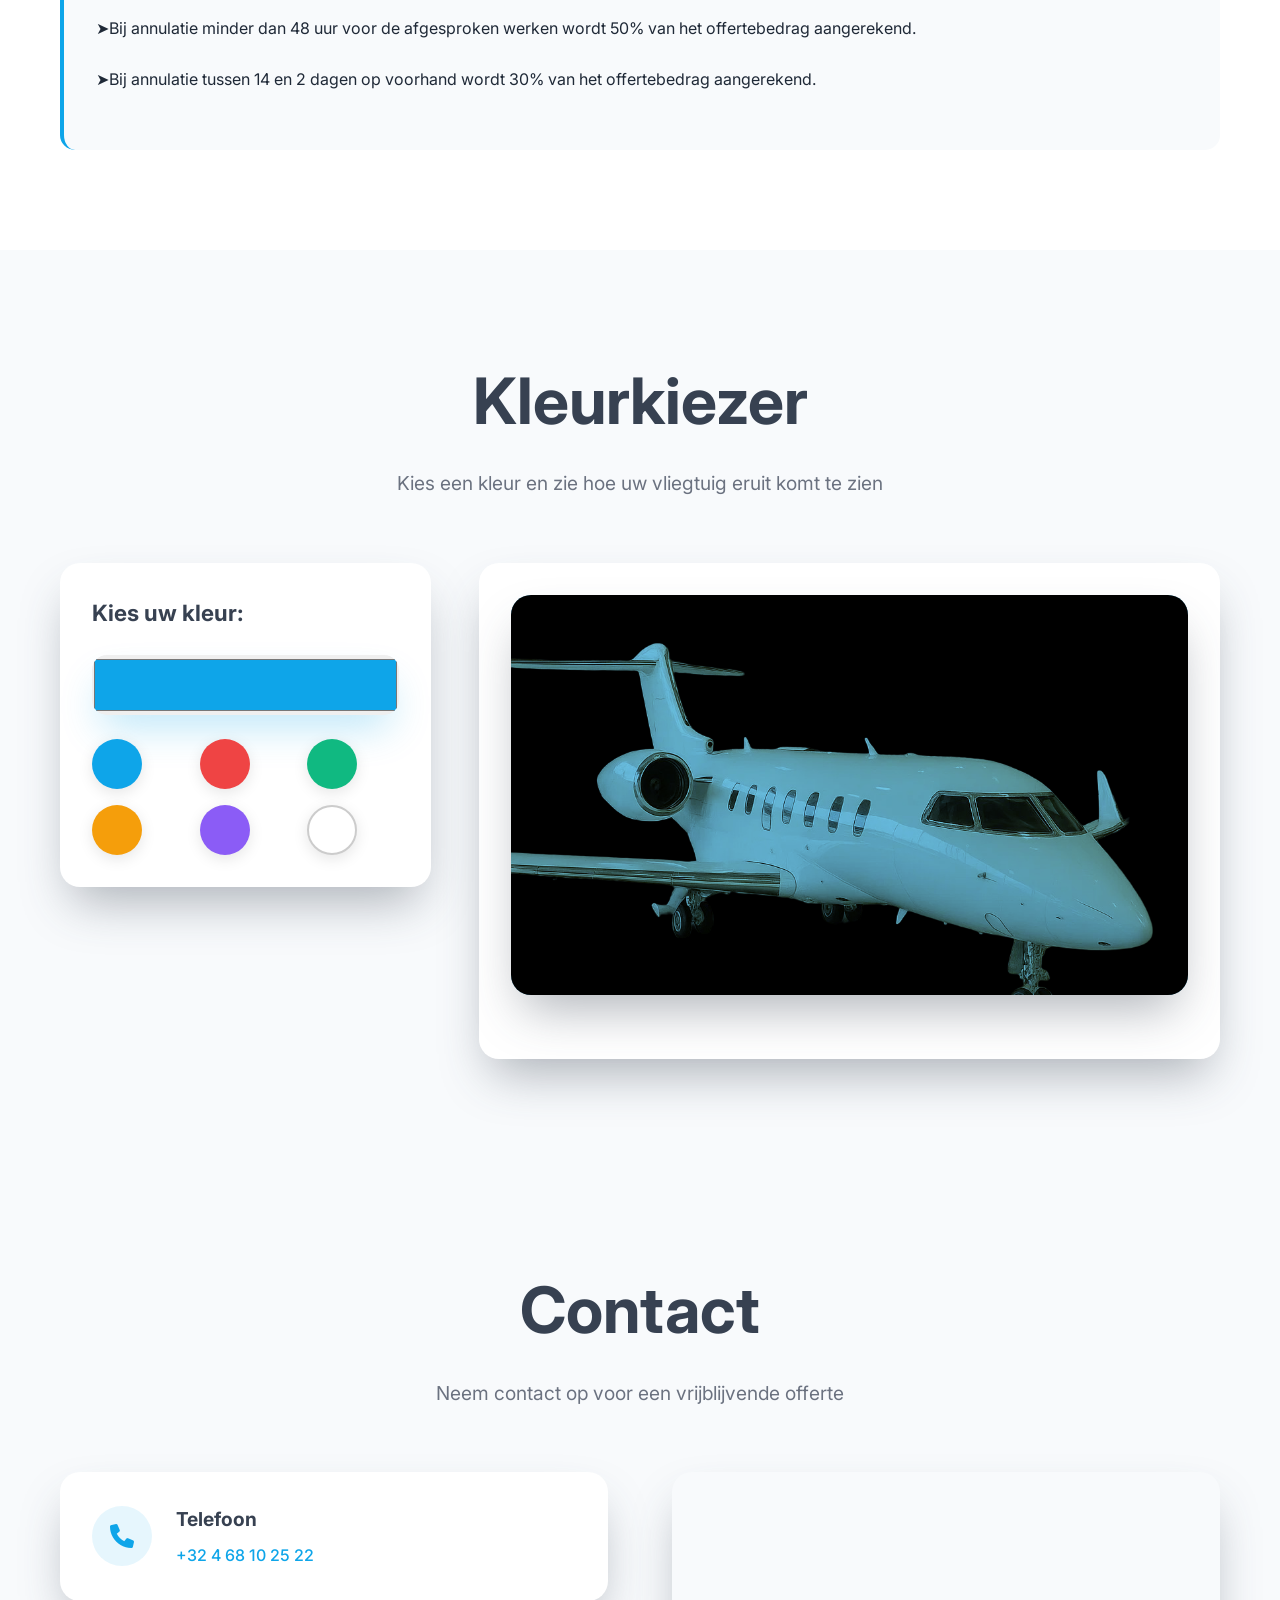
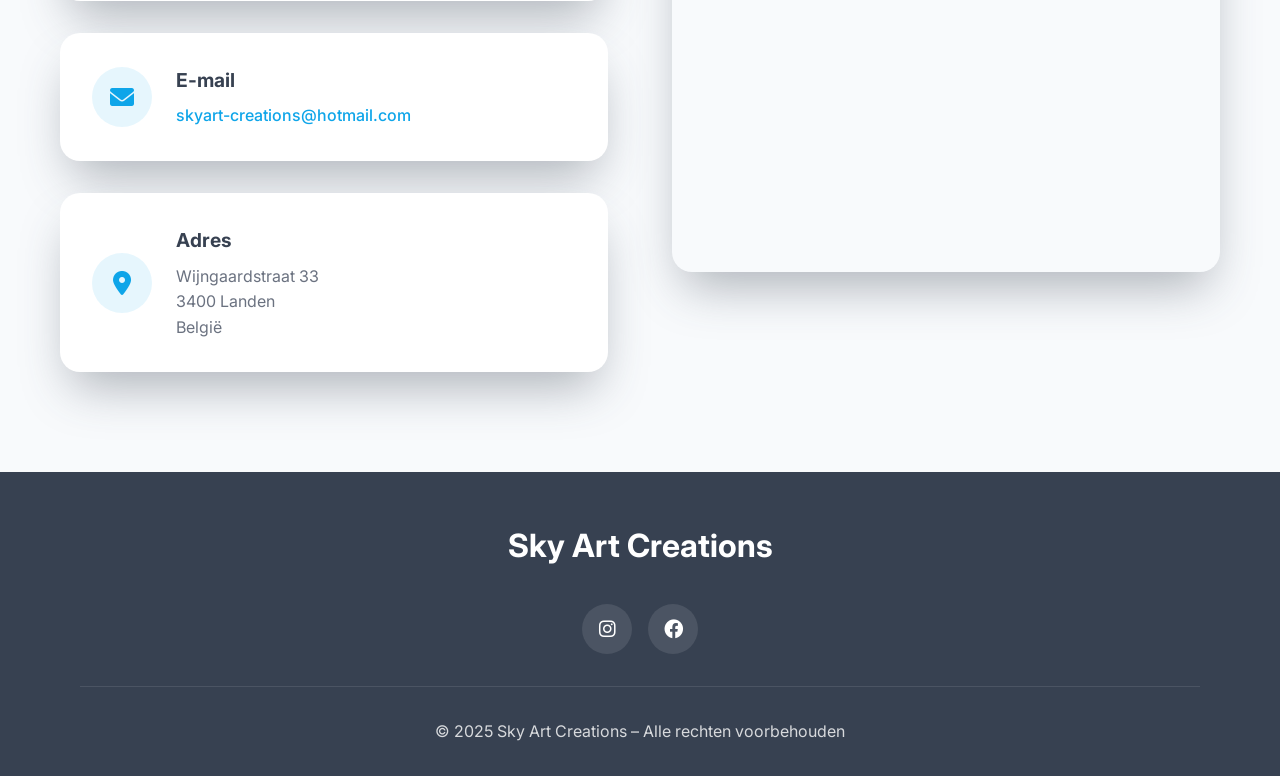
==== commit b4236362: "Vergroten gefixt" ====
--- a/SkyArtCreations/index.html
+++ b/SkyArtCreations/index.html
@@ -1,3 +1,4 @@
+
 <!DOCTYPE html>
 <html lang="nl">
 <head>
@@ -42,18 +43,18 @@
     <div class="container">
         <h2 class="section-title fade-in">Over ons</h2>
         <p class="about-text fade-in">
-            Sky Art Creations is gespecialiseerd in professioneel spuitwerk voor een breed scala aan objecten. Van vliegtuigen en boten tot alledaagse items zoals helmen, fietsframes en motoronderdelen. Wij zorgen voor een duurzame en stijlvolle afwerking op maat. Altijd met oog voor detail en topkwaliteit. Ook staan we in voor kleine compsietherstellingen, van glasvezel tot carbon.
+            Sky Art Creations is gespecialiseerd in professioneel spuitwerk voor een breed scala aan objecten. Van vliegtuigen en boten tot alledaagse items zoals helmen, fietsframes en motoronderdelen. Wij zorgen voor een duurzame, krasvaste en stijlvolle afwerking op maat. Altijd met oog voor detail en topkwaliteit.
 
         </p>
 
         <div class="stats-grid">
             <div class="stat-item fade-in">
-                <div class="stat-number">25+</div>
+                <div class="stat-number">24+</div>
                 <p class="stat-label">Jaar ervaring</p>
             </div>
             <div class="stat-item fade-in">
                 <div class="stat-number">500+</div>
-                <p class="stat-label">Stukken gespoten</p>
+                <p class="stat-label">Vliegtuigstukken gespoten</p>
             </div>
             <div class="stat-item fade-in">
                 <div class="stat-number">100%</div>
@@ -88,14 +89,20 @@
                 <p class="service-description">Unieke ontwerpen en striping op maat van uw wensen</p>
             </div>
 
-         
+            <div class="service-card fade-in">
+                <div class="service-icon">
+                    <i class="fas fa-shield-alt"></i>
+                </div>
+                <h3 class="service-title">Anticorrosiebehandelingen</h3>
+                <p class="service-description">Geavanceerde bescherming tegen corrosie en weersinvloeden</p>
+            </div>
 
             <div class="service-card fade-in">
                 <div class="service-icon">
                     <i class="fas fa-paint-roller"></i>
                 </div>
                 <h3 class="service-title">Herstel met precisie</h3>
-                <p class="service-description">Vervanging en herstel van beschadigde onderdelen</p>
+                <p class="service-description">Vervanging en herstel van beschadigde onderdele</p>
             </div>
         </div>
     </div>
@@ -106,7 +113,7 @@
     <div class="container">
         <div class="section-header">
             <h2 class="section-title fade-in">Galerij</h2>
-            <p class="section-subtitle fade-in">Bekijk hier mijn prachtige creaties</p>
+            <p class="section-subtitle fade-in">Bekijk onze prachtige transformaties</p>
         </div>
 
         <div class="gallery-slider">
@@ -137,7 +144,7 @@
                             <!--<div class="comparison-label gewoon"></div>--->
                         </div>
                         <div class="comparison-item">
-                            <img src="Assets/Foto's/VliegtuigVoorGallerij2.jpg" alt="Na - Privéjet" class="comparison-image">
+                            <img src="Assets/Foto's/VliegtuigVoorGallerij2.png" alt="Na - Privéjet" class="comparison-image">
                             <!-- <div class="comparison-label gewoon"></div> -->
                         </div>
                     </div>
@@ -182,262 +189,7 @@
                         <p class="slide-description">Strak lakwerk met creatieve accenten en oog voor detail.</p>
                     </div>
                 </div>
-
-                <!-- Project 5 -->
-                <div class="gallery-slide">
-                    <div class="comparison-grid">
-                        <div class="comparison-item">
-                            <img src="Assets/Foto's/boot1.jpg" alt="Voor - Helikopter" class="comparison-image">
-                            <!--<div class="comparison-label before">VOOR</div> -->
-                        </div>
-                        <div class="comparison-item">
-                            <img src="Assets/Foto's/boot2.jpg" alt="Na - Helikopter" class="comparison-image">
-                            <!--<div class="comparison-label after">NA</div>-->
-                        </div>
-                    </div>
-                    <div class="slide-info">
-                        <h3 class="slide-title">Philips PerfectDraft restyling</h3>
-                        <p class="slide-description">Professioneel herspoten met oog voor precisie en een strakke, glanzende afwerking. Een uniek resultaat dat techniek en vakmanschap combineert.</p>
-                    </div>
-                </div>
-
-                <!-- Project 6 -->
-                <div class="gallery-slide">
-                    <div class="comparison-grid">
-                        <div class="comparison-item">
-                            <img src="Assets/Foto's/boot3.jpg" alt="Voor - Helikopter" class="comparison-image">
-                            <!--<div class="comparison-label before">VOOR</div> -->
-                        </div>
-                        <div class="comparison-item">
-                            <img src="Assets/Foto's/boot4.jpg" alt="Na - Helikopter" class="comparison-image">
-                            <!--<div class="comparison-label after">NA</div>-->
-                        </div>
-                    </div>
-                    <div class="slide-info">
-                        <h3 class="slide-title">Philips PerfectDraft restyling</h3>
-                        <p class="slide-description">Professioneel herspoten met oog voor precisie en een strakke, glanzende afwerking. Een uniek resultaat dat techniek en vakmanschap combineert.</p>
-                    </div>
-                </div>
-
-                <!-- Project 7 -->
-                <div class="gallery-slide">
-                    <div class="comparison-grid">
-                        <div class="comparison-item">
-                            <img src="Assets/Foto's/boot5.jpg" alt="Voor - Helikopter" class="comparison-image">
-                            <!--<div class="comparison-label before">VOOR</div> -->
-                        </div>
-                        <div class="comparison-item">
-                            <img src="Assets/Foto's/boot6.jpg" alt="Na - Helikopter" class="comparison-image">
-                            <!--<div class="comparison-label after">NA</div>-->
-                        </div>
-                    </div>
-                    <div class="slide-info">
-                        <h3 class="slide-title">Philips PerfectDraft restyling</h3>
-                        <p class="slide-description">Professioneel herspoten met oog voor precisie en een strakke, glanzende afwerking. Een uniek resultaat dat techniek en vakmanschap combineert.</p>
-                    </div>
-                </div>
-
-                <!-- Project 8 -->
-                <div class="gallery-slide">
-                    <div class="comparison-grid">
-                        <div class="comparison-item">
-                            <img src="Assets/Foto's/fiets1.jpg" alt="Voor - Helikopter" class="comparison-image">
-                            <!--<div class="comparison-label before">VOOR</div> -->
-                        </div>
-                        <div class="comparison-item">
-                            <img src="Assets/Foto's/fiets2.jpg" alt="Na - Helikopter" class="comparison-image">
-                            <!--<div class="comparison-label after">NA</div>-->
-                        </div>
-                    </div>
-                    <div class="slide-info">
-                        <h3 class="slide-title">Philips PerfectDraft restyling</h3>
-                        <p class="slide-description">Professioneel herspoten met oog voor precisie en een strakke, glanzende afwerking. Een uniek resultaat dat techniek en vakmanschap combineert.</p>
-                    </div>
-                </div>
-
-                <!-- Project 9 -->
-                <div class="gallery-slide">
-                    <div class="comparison-grid">
-                        <div class="comparison-item">
-                            <img src="Assets/Foto's/FietsVoor.jpg" alt="Voor - Helikopter" class="comparison-image">
-                            <!--<div class="comparison-label before">VOOR</div> -->
-                        </div>
-                        <div class="comparison-item">
-                            <img src="Assets/Foto's/FietsNa.jpg" alt="Na - Helikopter" class="comparison-image">
-                            <!--<div class="comparison-label after">NA</div>-->
-                        </div>
-                    </div>
-                    <div class="slide-info">
-                        <h3 class="slide-title">Philips PerfectDraft restyling</h3>
-                        <p class="slide-description">Professioneel herspoten met oog voor precisie en een strakke, glanzende afwerking. Een uniek resultaat dat techniek en vakmanschap combineert.</p>
-                    </div>
-                </div>
-
-                <!-- Project 10 -->
-                <div class="gallery-slide">
-                    <div class="comparison-grid">
-                        <div class="comparison-item">
-                            <img src="Assets/Foto's/Helm1.jpg" alt="Voor - Helikopter" class="comparison-image">
-                            <!--<div class="comparison-label before">VOOR</div> -->
-                        </div>
-                        <div class="comparison-item">
-                            <img src="Assets/Foto's/helm2.jpg" alt="Na - Helikopter" class="comparison-image">
-                            <!--<div class="comparison-label after">NA</div>-->
-                        </div>
-                    </div>
-                    <div class="slide-info">
-                        <h3 class="slide-title">Philips PerfectDraft restyling</h3>
-                        <p class="slide-description">Professioneel herspoten met oog voor precisie en een strakke, glanzende afwerking. Een uniek resultaat dat techniek en vakmanschap combineert.</p>
-                    </div>
-                </div>
-                
-                <!-- Project 11 -->
-                <div class="gallery-slide">
-                    <div class="comparison-grid">
-                        <div class="comparison-item">
-                            <img src="Assets/Foto's/Muurschildering1.jpg" alt="Voor - Helikopter" class="comparison-image">
-                            <!--<div class="comparison-label before">VOOR</div> -->
-                        </div>
-                        <div class="comparison-item">
-                            <img src="Assets/Foto's/Muurschildering2.jpg" alt="Na - Helikopter" class="comparison-image">
-                            <!--<div class="comparison-label after">NA</div>-->
-                        </div>
-                    </div>
-                    <div class="slide-info">
-                        <h3 class="slide-title">Philips PerfectDraft restyling</h3>
-                        <p class="slide-description">Professioneel herspoten met oog voor precisie en een strakke, glanzende afwerking. Een uniek resultaat dat techniek en vakmanschap combineert.</p>
-                    </div>
-                </div>
-
-                <!-- Project 12 -->
-                <div class="gallery-slide">
-                    <div class="comparison-grid">
-                        <div class="comparison-item">
-                            <img src="Assets/Foto's/rood1.jpg" alt="Voor - Helikopter" class="comparison-image">
-                            <!--<div class="comparison-label before">VOOR</div> -->
-                        </div>
-                        <div class="comparison-item">
-                            <img src="Assets/Foto's/rood2.jpg" alt="Na - Helikopter" class="comparison-image">
-                            <!--<div class="comparison-label after">NA</div>-->
-                        </div>
-                    </div>
-                    <div class="slide-info">
-                        <h3 class="slide-title">Philips PerfectDraft restyling</h3>
-                        <p class="slide-description">Professioneel herspoten met oog voor precisie en een strakke, glanzende afwerking. Een uniek resultaat dat techniek en vakmanschap combineert.</p>
-                    </div>
-                </div>
-
-                <!-- Project 13 -->
-                <div class="gallery-slide">
-                    <div class="comparison-grid">
-                        <div class="comparison-item">
-                            <img src="Assets/Foto's/stuk1.jpg" alt="Voor - Helikopter" class="comparison-image">
-                            <!--<div class="comparison-label before">VOOR</div> -->
-                        </div>
-                        <div class="comparison-item">
-                            <img src="Assets/Foto's/stuk 2.jpg" alt="Na - Helikopter" class="comparison-image">
-                            <!--<div class="comparison-label after">NA</div>-->
-                        </div>
-                    </div>
-                    <div class="slide-info">
-                        <h3 class="slide-title">Philips PerfectDraft restyling</h3>
-                        <p class="slide-description">Professioneel herspoten met oog voor precisie en een strakke, glanzende afwerking. Een uniek resultaat dat techniek en vakmanschap combineert.</p>
-                    </div>
-                </div>
-                
-                <!-- Project 14 -->
-                <div class="gallery-slide">
-                    <div class="comparison-grid">
-                        <div class="comparison-item">
-                            <img src="Assets/Foto's/velgen1.jpg" alt="Voor - Helikopter" class="comparison-image">
-                            <!--<div class="comparison-label before">VOOR</div> -->
-                        </div>
-                        <div class="comparison-item">
-                            <img src="Assets/Foto's/velgen2.jpg" alt="Na - Helikopter" class="comparison-image">
-                            <!--<div class="comparison-label after">NA</div>-->
-                        </div>
-                    </div>
-                    <div class="slide-info">
-                        <h3 class="slide-title">Philips PerfectDraft restyling</h3>
-                        <p class="slide-description">Professioneel herspoten met oog voor precisie en een strakke, glanzende afwerking. Een uniek resultaat dat techniek en vakmanschap combineert.</p>
-                    </div>
-                </div>
-
-                <!-- Project 15 -->
-                <div class="gallery-slide">
-                    <div class="comparison-grid">
-                        <div class="comparison-item">
-                            <img src="Assets/Foto's/velgen3.jpg" alt="Voor - Helikopter" class="comparison-image">
-                            <!--<div class="comparison-label before">VOOR</div> -->
-                        </div>
-                        <div class="comparison-item">
-                            <img src="Assets/Foto's/velgen4.jpg" alt="Na - Helikopter" class="comparison-image">
-                            <!--<div class="comparison-label after">NA</div>-->
-                        </div>
-                    </div>
-                    <div class="slide-info">
-                        <h3 class="slide-title">Philips PerfectDraft restyling</h3>
-                        <p class="slide-description">Professioneel herspoten met oog voor precisie en een strakke, glanzende afwerking. Een uniek resultaat dat techniek en vakmanschap combineert.</p>
-                    </div>
-                </div>
-
-                <!-- Project 16 -->
-                <div class="gallery-slide">
-                    <div class="comparison-grid">
-                        <div class="comparison-item">
-                            <img src="Assets/Foto's/velgen5.jpg" alt="Voor - Helikopter" class="comparison-image">
-                            <!--<div class="comparison-label before">VOOR</div> -->
-                        </div>
-                        <div class="comparison-item">
-                            <img src="Assets/Foto's/velgen6.jpg" alt="Na - Helikopter" class="comparison-image">
-                            <!--<div class="comparison-label after">NA</div>-->
-                        </div>
-                    </div>
-                    <div class="slide-info">
-                        <h3 class="slide-title">Philips PerfectDraft restyling</h3>
-                        <p class="slide-description">Professioneel herspoten met oog voor precisie en een strakke, glanzende afwerking. Een uniek resultaat dat techniek en vakmanschap combineert.</p>
-                    </div>
-                </div>
-                
-                <!-- Project 17 -->
-                <div class="gallery-slide">
-                    <div class="comparison-grid">
-                        <div class="comparison-item">
-                            <video class="comparison-image" autoplay loop muted playsinline>
-                            <source src="Assets/Foto's/vrouw1.mp4" type="video/mp4">
-                            <!--<div class="comparison-label before">VOOR</div> -->
-                            </video>
-                        </div>
-                        <div class="comparison-item">
-                            <img src="Assets/Foto's/vrouw2.jpg" alt="Na - Helikopter" class="comparison-image">
-                            <!--<div class="comparison-label after">NA</div>-->
-                        </div>
-                    </div>
-                    <div class="slide-info">
-                        <h3 class="slide-title">Philips PerfectDraft restyling</h3>
-                        <p class="slide-description">Professioneel herspoten met oog voor precisie en een strakke, glanzende afwerking. Een uniek resultaat dat techniek en vakmanschap combineert.</p>
-                    </div>
-                </div>
-
-                <!-- Project 18 -->
-                <div class="gallery-slide">
-                    <div class="comparison-grid">
-                        <div class="comparison-item">
-                            <img src="Assets/Foto's/wit1.jpg" alt="Voor - Helikopter" class="comparison-image">
-                            <!--<div class="comparison-label before">VOOR</div> -->
-                        </div>
-                        <div class="comparison-item">
-                            <img src="Assets/Foto's/wit2.jpg" alt="Na - Helikopter" class="comparison-image">
-                            <!--<div class="comparison-label after">NA</div>-->
-                        </div>
-                    </div>
-                    <div class="slide-info">
-                        <h3 class="slide-title">Philips PerfectDraft restyling</h3>
-                        <p class="slide-description">Professioneel herspoten met oog voor precisie en een strakke, glanzende afwerking. Een uniek resultaat dat techniek en vakmanschap combineert.</p>
-                    </div>
-                </div>     
-            </div>
-            
+            </div>
 
             <!-- Navigation -->
             <button class="gallery-nav prev" onclick="previousSlide()">
@@ -502,35 +254,35 @@
             </div>
 
             <!-- Selected Projects Comparison -->
- <div class="selected-comparison">
-  <button id="termsToggle" class="terms-toggle" aria-expanded="false">
-    <i class="fa-solid fa-file-contract"></i>
-    Factuurvoorwaarden
-    <i class="fa-solid fa-chevron-down chevron"></i>
-  </button>
-
-  <div id="termsContent" class="terms-content" hidden>
-    <ul>
-      <li>Betalingstermijn: 14 dagen na factuurdatum, tenzij anders overeengekomen.</li>
-      <li>Bij laattijdige betaling wordt een administratieve kost van €30 aangerekend.</li>
-      <li>Annulatie tot 14 dagen voor aanvang is kosteloos.</li>
-      <li>Klachten over facturen of uitgevoerde werken schriftelijk melden binnen 7 dagen na factuurdatum.</li>
-      <li>Annulatie &lt; 48 uur voor de afgesproken werken: 5% van het offertebedrag.</li>
-      <li>Na een offerteovereenkomst kunnen offertekosten aangerekend worden.</li>
-    </ul>
-  </div>
-</div>
+            <div class="selected-comparison">
+                <h3>Factuurvoorwaarden:</h3>
+                <p>➤Betalingstermijn: 14 dagen na factuurdatum, tenzij anders overeengekomen.</p>
+                <br>
+                <p>➤Bij laattijdige betaling wordt een administratieve kost van €30 aangerekend.</p>
+                <br>
+                <p>➤Annulatie tot 14 dagen voor aanvang is kosteloos.</p>
+                <br>
+                <p>➤Klachten over facturen of uitgevoerde werken dienen schriftelijk gemeld te worden binnen 7 dagen na factuurdatum.</p>
+                <br>
+                <p>➤Bij annulatie minder dan 48 uur voor de afgesproken werken wordt 50% van het offertebedrag aangerekend.</p>
+                <br>
+                <p>➤Bij annulatie tussen 14 en 2 dagen op voorhand wordt 30% van het offertebedrag aangerekend.</p>
+                <br>
+            </div>
+        </div>
+    </div>
+</section>
 
 <!-- Color Customizer Section -->
- <!--Custom CSS -->
-<!--<section id="color-customizer" class="color-customizer-section">
+<section id="color-customizer" class="color-customizer-section">
+    <div class="container">
         <div class="section-header">
             <h2 class="section-title fade-in">Kleurkiezer</h2>
             <p class="section-subtitle fade-in">Kies een kleur en zie hoe uw vliegtuig eruit komt te zien</p>
         </div>
 
-        <div class="customizer-container"> 
-             Color Picker UI 
+        <div class="customizer-container">
+            <!-- Color Picker UI -->
             <div class="color-picker-panel fade-in">
                 <h3>Kies uw kleur:</h3>
                 <div class="color-picker-controls">
@@ -547,32 +299,31 @@
                 </div>
             </div>
 
-             3D Aircraft Display 
+            <!-- 3D Aircraft Display -->
             <div class="aircraft-display fade-in">
                 <div class="aircraft-container">
                     <img src="Assets/Foto's/vliegtuig_animatie.png" alt="Aircraft Paint Process" class="aircraft-base" id="aircraftBase">
 
-                     Colored Overlay 
+                    <!-- Colored Overlay -->
                     <div class="aircraft-color-overlay" id="aircraftColorOverlay"></div>
 
-                    Paint Layers
+                    <!-- Paint Layers -->
 
                     <div class="paint-layer basecoat" id="basecoatLayer"></div>
 
 
-                     Layer Info
-
-                </div>
-
-
-            </div>
-        </div>
-
-
-
-    </div>
-</section>
--->
+                    <!-- Layer Info -->
+
+                </div>
+
+
+            </div>
+        </div>
+
+
+
+    </div>
+</section>
 
 <!-- Contact Section -->
 <section id="contact" class="contact-section">
@@ -591,7 +342,7 @@
                     </div>
                     <div class="contact-details">
                         <h3>Telefoon</h3>
-                        <a href="tel:+32468102522" class="contact-link">+324 68 10 25 22</a>
+                        <a href="tel:+32468102522" class="contact-link">+32 4 68 10 25 22</a>
                     </div>
                 </div>
 
@@ -666,8 +417,7 @@
 </div>
 
 <!-- Custom JavaScript -->
+<script src="Vergroten.js"></script>
 <script src="skyArt.js"></script>
-
-<script src="Vergroten.js"></script>
 </body>
 </html>
--- a/SkyArtCreations/skyArt.css
+++ b/SkyArtCreations/skyArt.css
@@ -1,3 +1,4 @@
+
 /* Sky Art Creations - Custom CSS   */
 /* Modern reset and base styles */
 * {
@@ -556,6 +557,7 @@
     background: #f8fafc;
     padding: 2rem;
     border-radius: 15px;
+    border-left: 4px solid var(--sky-blue);
 }
 
 .selected-comparison h3 {
@@ -1015,46 +1017,25 @@
     opacity: 0.2;
     transition: all 0.4s ease-in-out;
 }
-/* Modal overlay (gecentreerd & fullscreen) */
 .modal {
-  position: fixed;
-  inset: 0;                /* top:0; right:0; bottom:0; left:0 */
-  display: none;           /* JS zet dit op 'flex' bij openen */
-  align-items: center;
-  justify-content: center;
-  background: rgba(0,0,0,0.9);
-  z-index: 10000;          /* boven alles */
-}
-
-.modal .modal-content {
-  display: block;
-  max-width: 90%;
-  max-height: 90vh;
-  object-fit: contain;
-  animation: zoom 0.3s;    /* optioneel, zoals in je voorbeeld */
-}
-
-.modal .close {
-  position: absolute;
-  right: 16px;
-  top: 12px;
-  color: #f1f1f1;
-  font-size: 40px;
-  font-weight: bold;
-  cursor: pointer;
-  user-select: none;
-}
-
-/* Hover/UX (optioneel) */
-.comparison-image { cursor: zoom-in; }
-.modal { cursor: zoom-out; }
-
-@keyframes zoom {
-  from { transform: scale(0.95); opacity: 0; }
-  to   { transform: scale(1);     opacity: 1; }
-}
-
-
+    display: none;
+    position: fixed;
+    z-index: 9999;
+    padding-top: 60px;
+    left: 0;
+    top: 0;
+    width: 100%;
+    height: 100%;
+    overflow: auto;
+    background-color: rgba(0,0,0,0.9);
+}
+
+.modal-content {
+    margin: auto;
+    display: block;
+    max-width: 80%;
+    max-height: 80%;
+}
 
 .close {
     position: absolute;
@@ -1065,70 +1046,3 @@
     font-weight: bold;
     cursor: pointer;
 }
-
-/* === Collapsible Terms (Factuurvoorwaarden) === */
-.terms-toggle {
-  width: 100%;
-  display: flex;
-  align-items: center;
-  gap: 10px;
-  justify-content: space-between;
-  padding: 1rem 1.25rem;
-  border: none;
-  border-radius: 12px;
-  background: var(--white);
-  color: var(--aviation-gray);
-  font-weight: 600;
-  cursor: pointer;
-  box-shadow: var(--shadow-aircraft);
-  transition: var(--transition-smooth);
-}
-
-.terms-toggle:hover {
-  transform: translateY(-2px);
-  box-shadow: var(--shadow-elegant);
-}
-
-.terms-toggle .chevron {
-  transition: transform 0.25s ease;
-}
-
-.terms-toggle[aria-expanded="true"] .chevron {
-  transform: rotate(180deg);
-}
-
-.terms-content {
-  margin-top: 1rem;
-  background: #ffffff;
-  border-radius: 12px;
-  padding: 1rem 1.25rem;
-  box-shadow: var(--shadow-aircraft);
-  transition: var(--transition-smooth);
-}
-
-.terms-content[hidden] {
-  display: none !important;
-}
-
-.terms-content ul {
-  list-style: none;
-  margin: 0;
-  padding: 0;
-}
-
-.terms-content li {
-  padding: .5rem 0 .5rem 1.5rem;
-  position: relative;
-  color: var(--text-gray);
-}
-
-.terms-content li::before {
-  content: "•";
-  position: absolute;
-  left: 0.5rem;
-  top: 0;
-  color: var(--sky-blue);
-  font-weight: 900;
-  line-height: 1.6;
-}
-
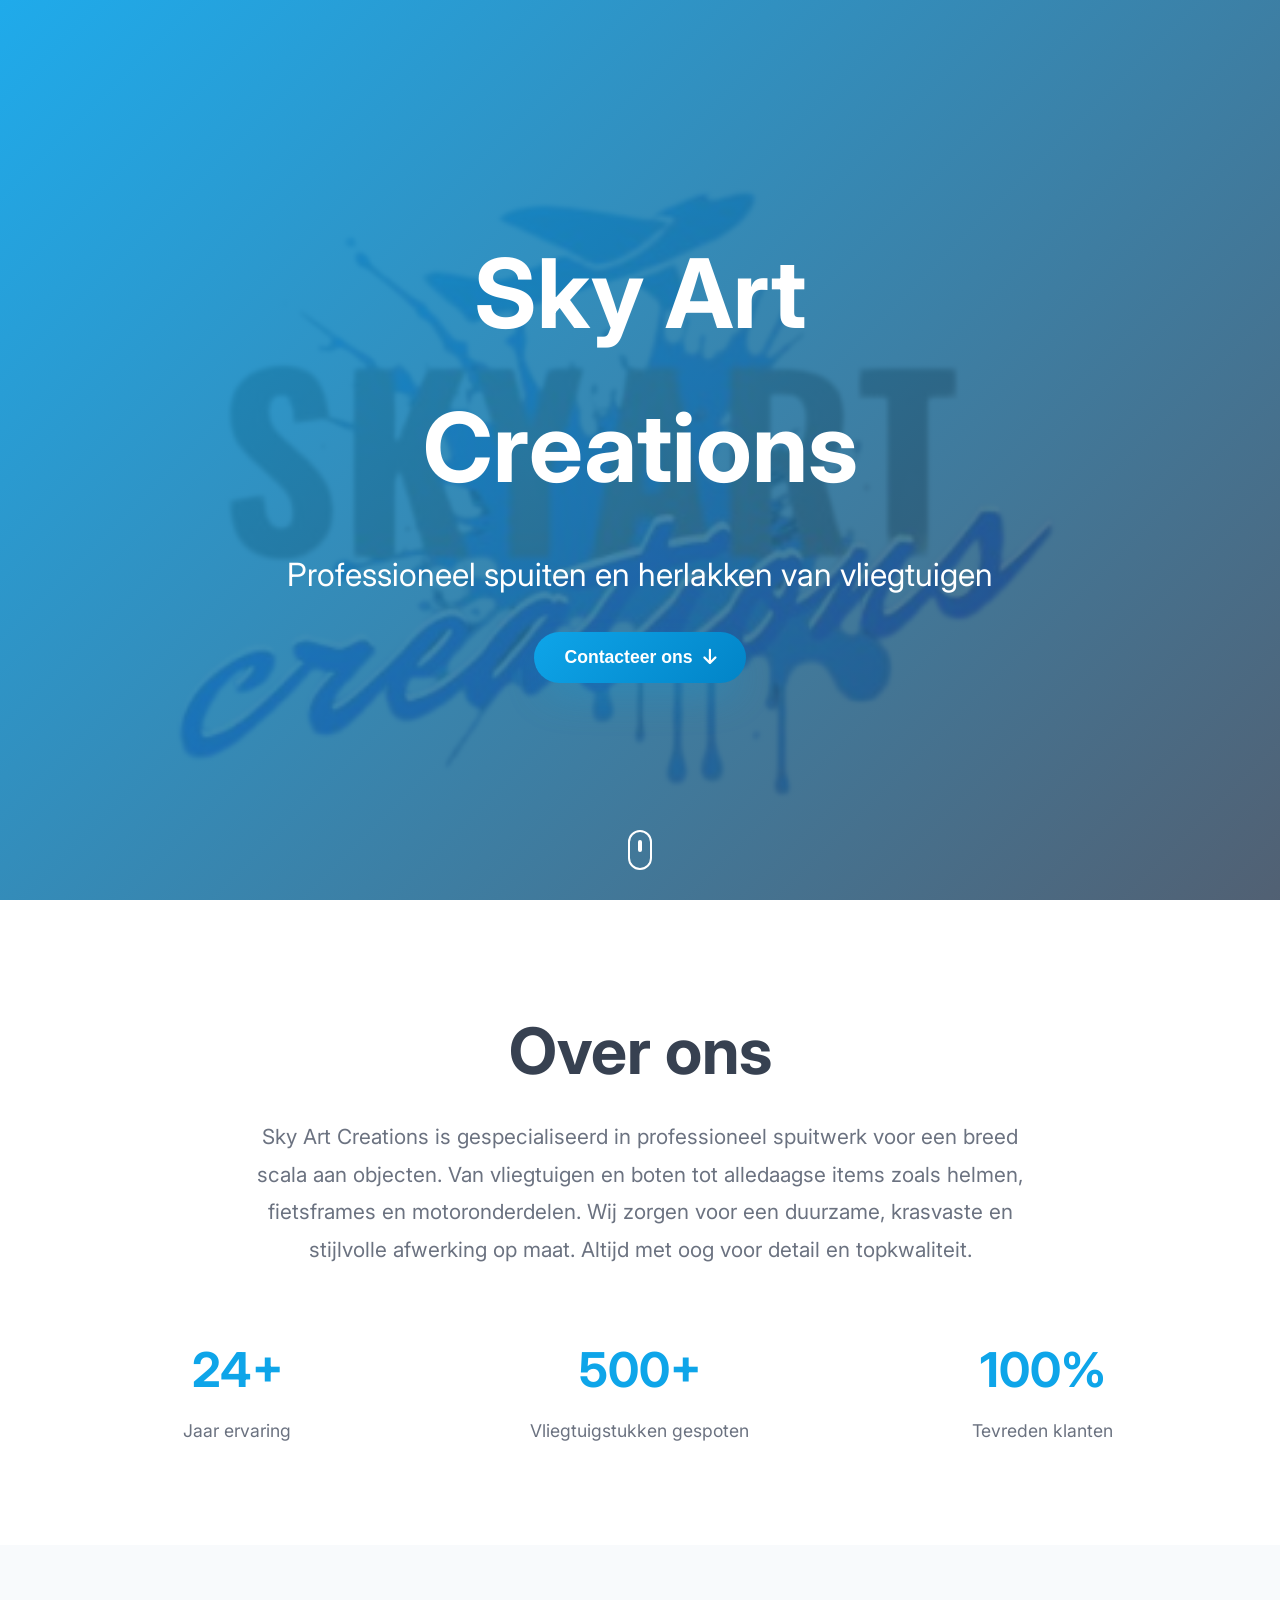
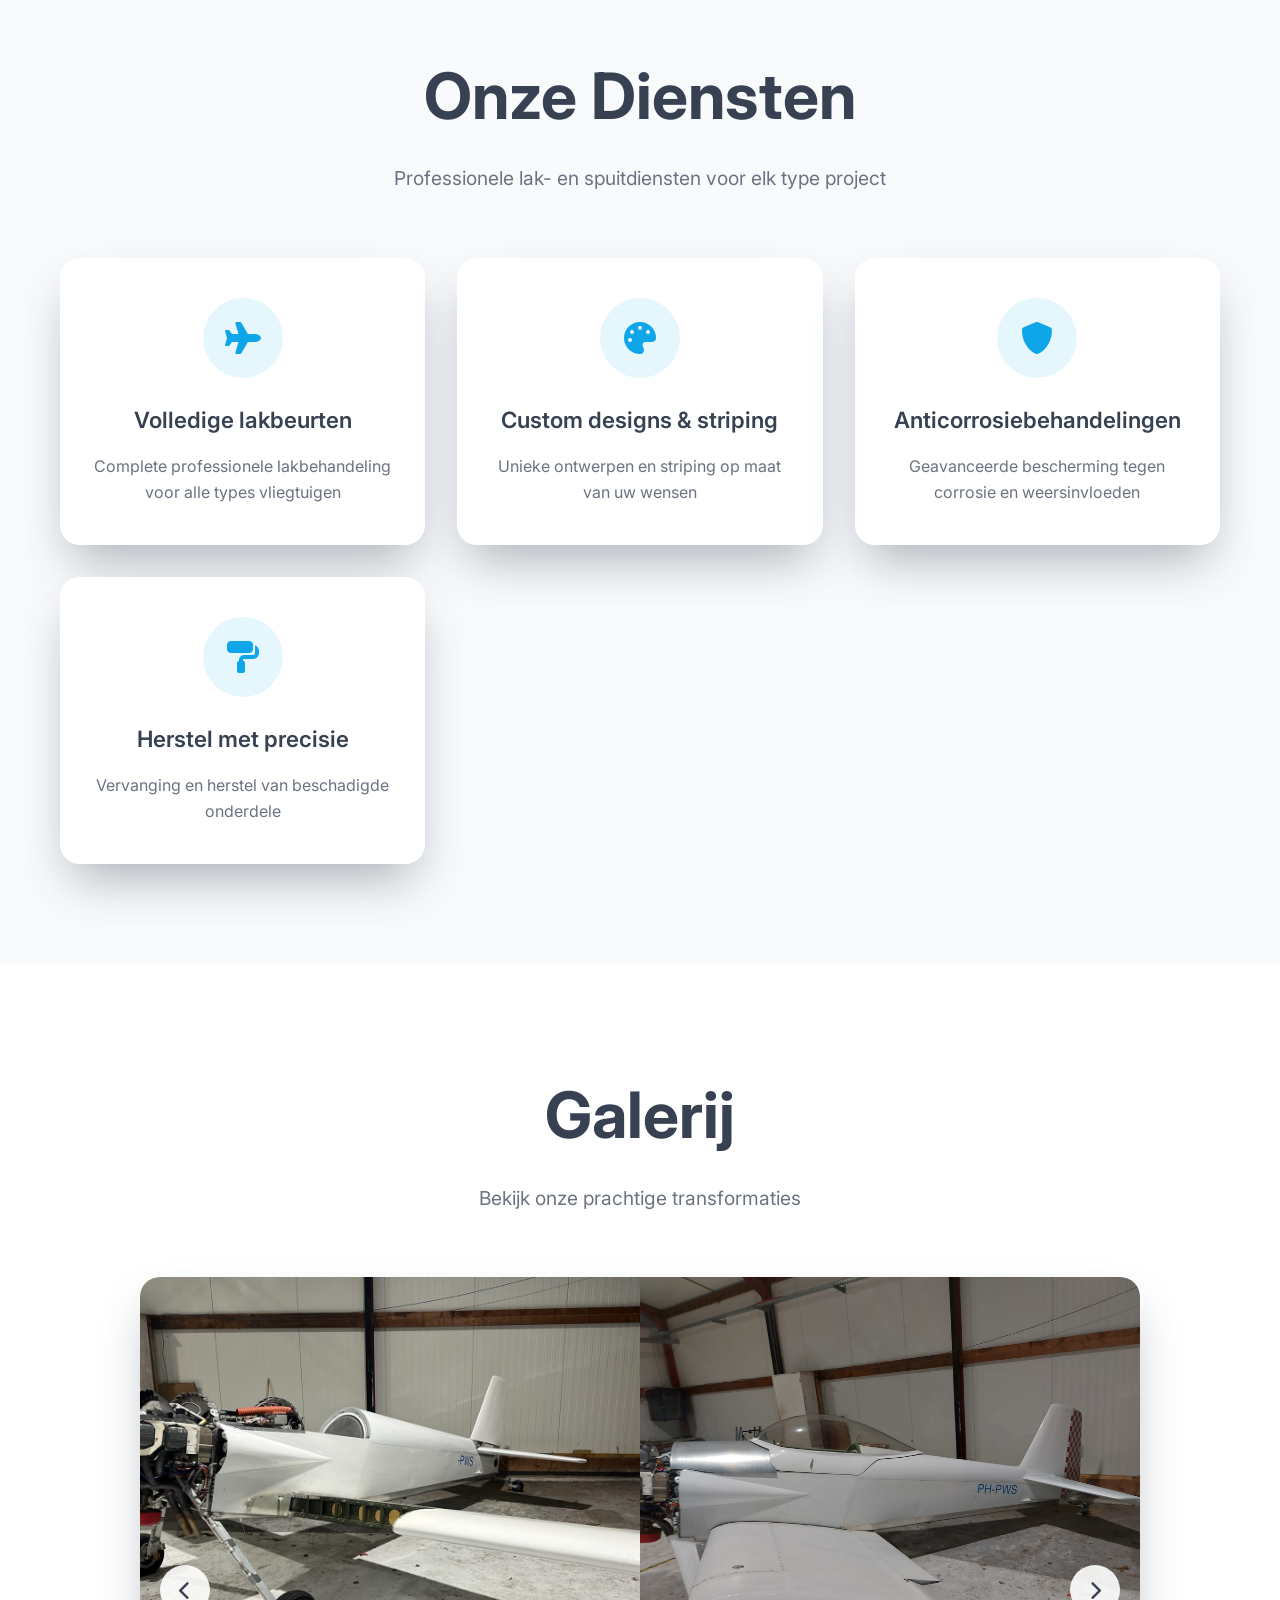
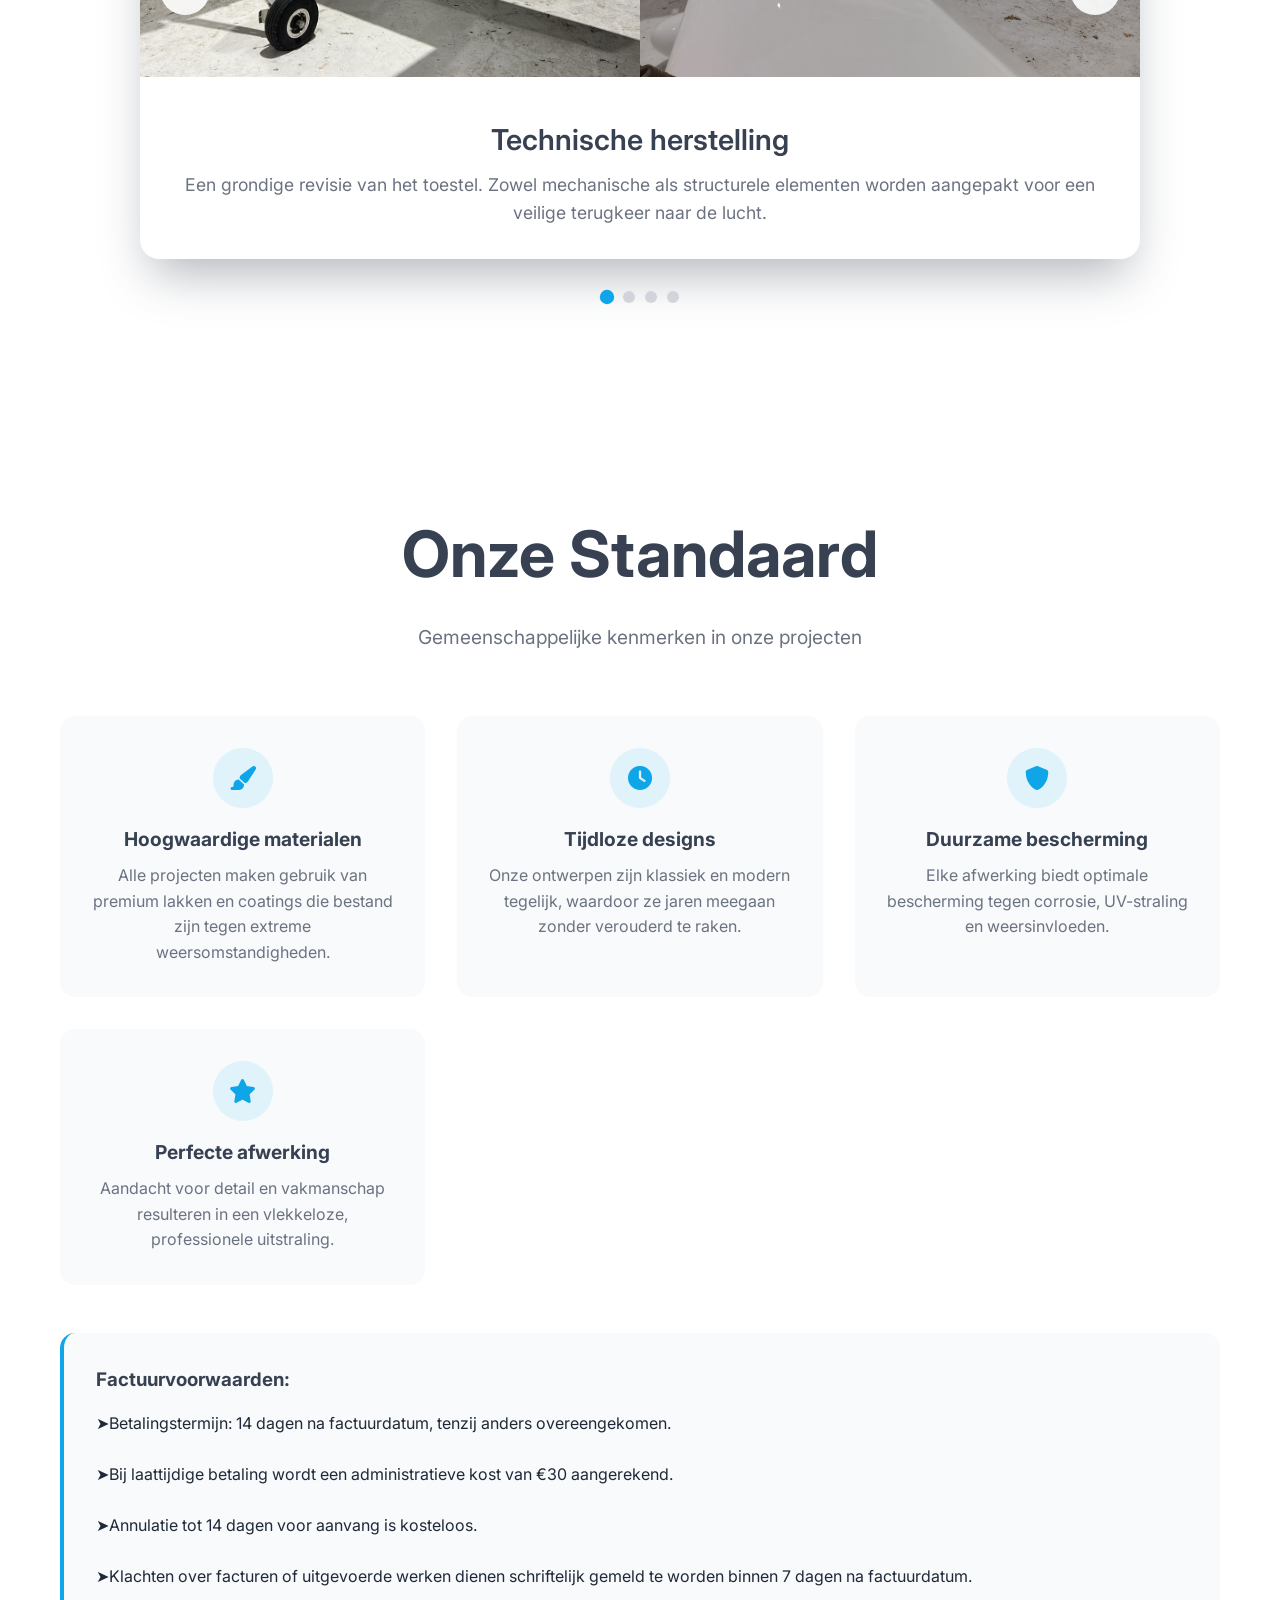
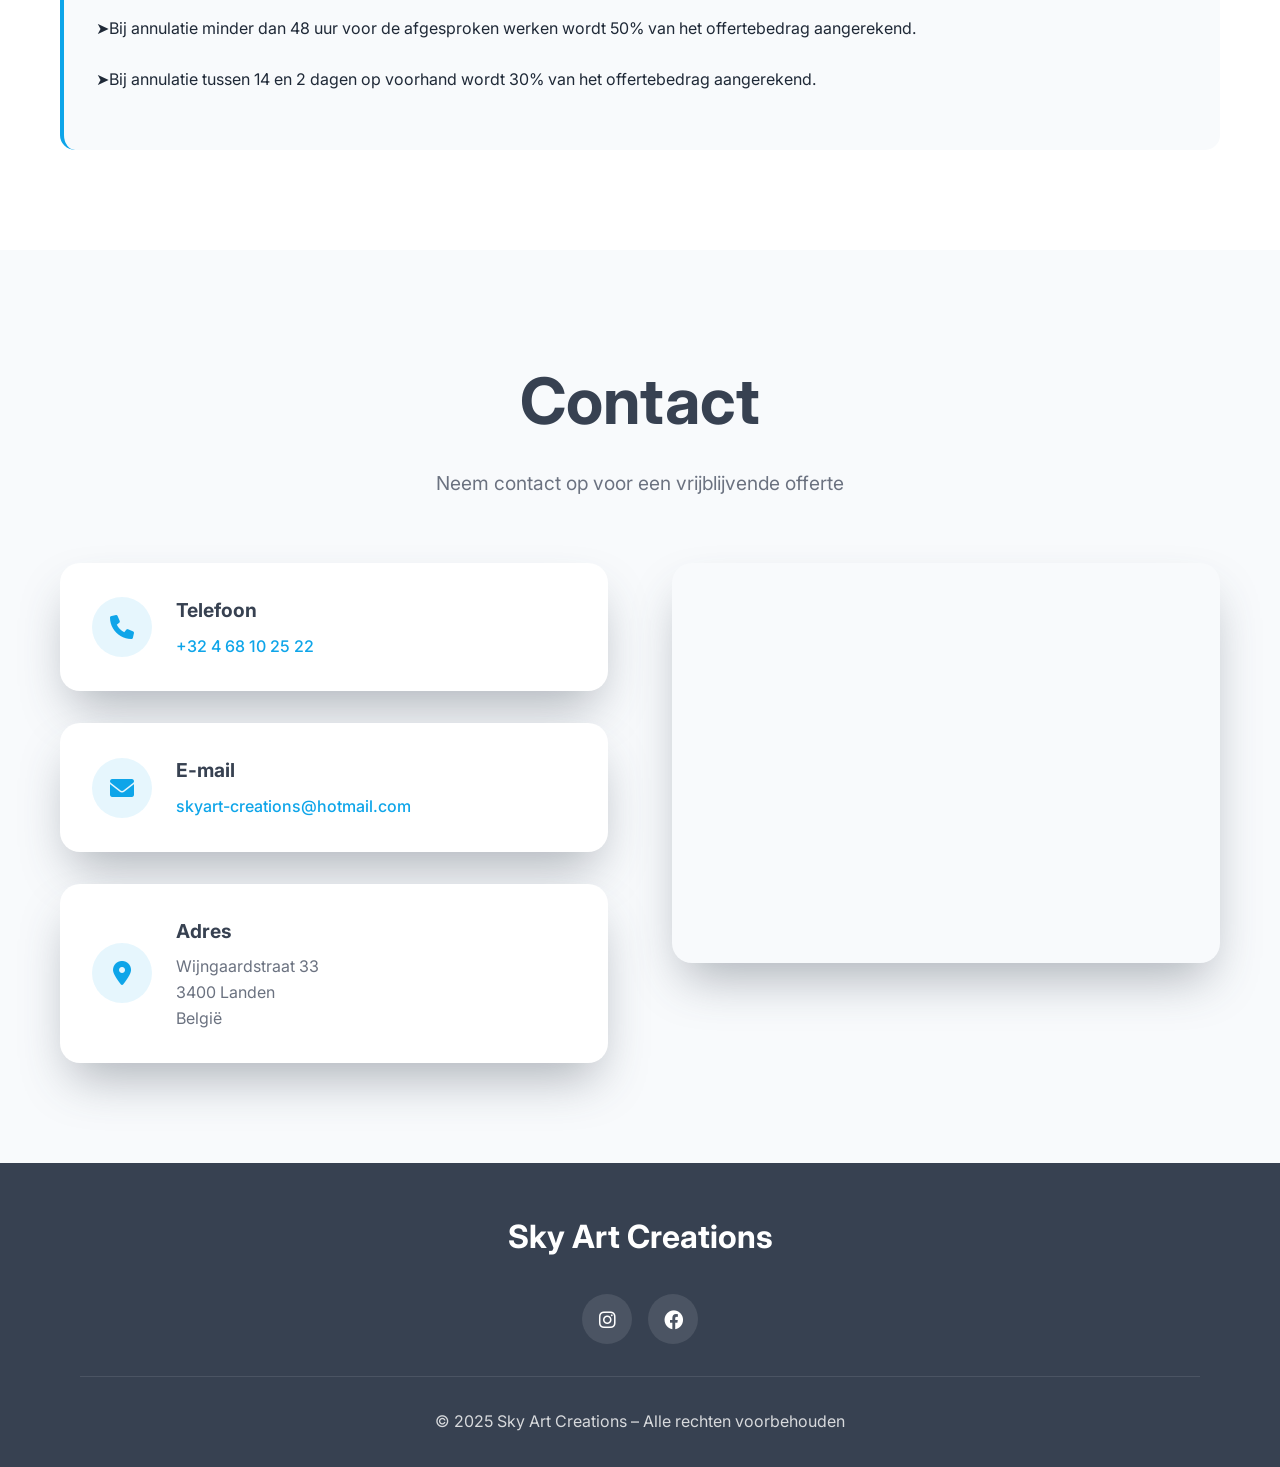
==== commit 65728829: "kleurenkiezer terug weg" ====
--- a/SkyArtCreations/index.html
+++ b/SkyArtCreations/index.html
@@ -273,7 +273,7 @@
     </div>
 </section>
 
-<!-- Color Customizer Section -->
+<!-- Color Customizer Section
 <section id="color-customizer" class="color-customizer-section">
     <div class="container">
         <div class="section-header">
@@ -282,7 +282,7 @@
         </div>
 
         <div class="customizer-container">
-            <!-- Color Picker UI -->
+             Color Picker UI 
             <div class="color-picker-panel fade-in">
                 <h3>Kies uw kleur:</h3>
                 <div class="color-picker-controls">
@@ -299,31 +299,30 @@
                 </div>
             </div>
 
-            <!-- 3D Aircraft Display -->
+             3D Aircraft Display 
             <div class="aircraft-display fade-in">
                 <div class="aircraft-container">
                     <img src="Assets/Foto's/vliegtuig_animatie.png" alt="Aircraft Paint Process" class="aircraft-base" id="aircraftBase">
 
-                    <!-- Colored Overlay -->
                     <div class="aircraft-color-overlay" id="aircraftColorOverlay"></div>
 
-                    <!-- Paint Layers -->
+                  
 
                     <div class="paint-layer basecoat" id="basecoatLayer"></div>
 
 
-                    <!-- Layer Info -->
-
-                </div>
-
-
-            </div>
-        </div>
-
-
-
-    </div>
-</section>
+                     Layer Info 
+
+                </div>
+
+
+            </div>
+        </div>
+
+
+
+    </div>
+</section> -->
 
 <!-- Contact Section -->
 <section id="contact" class="contact-section">
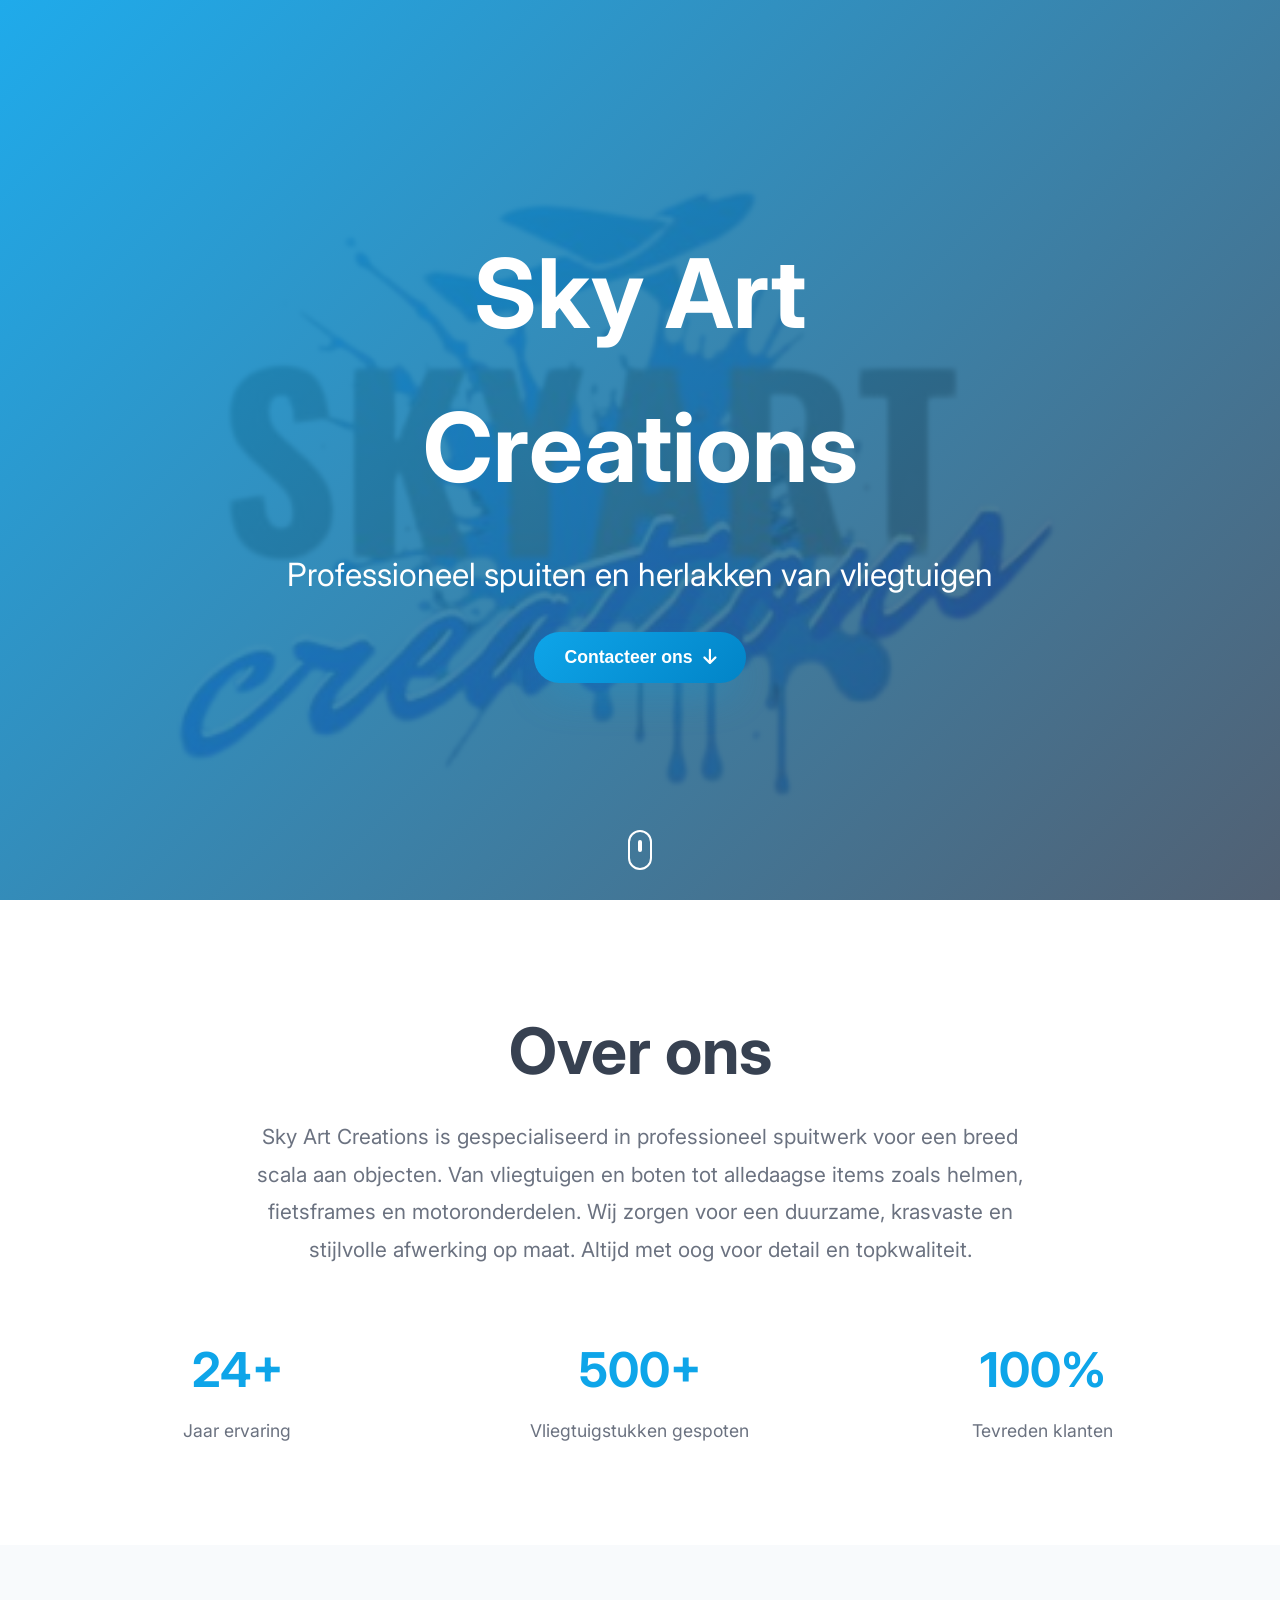
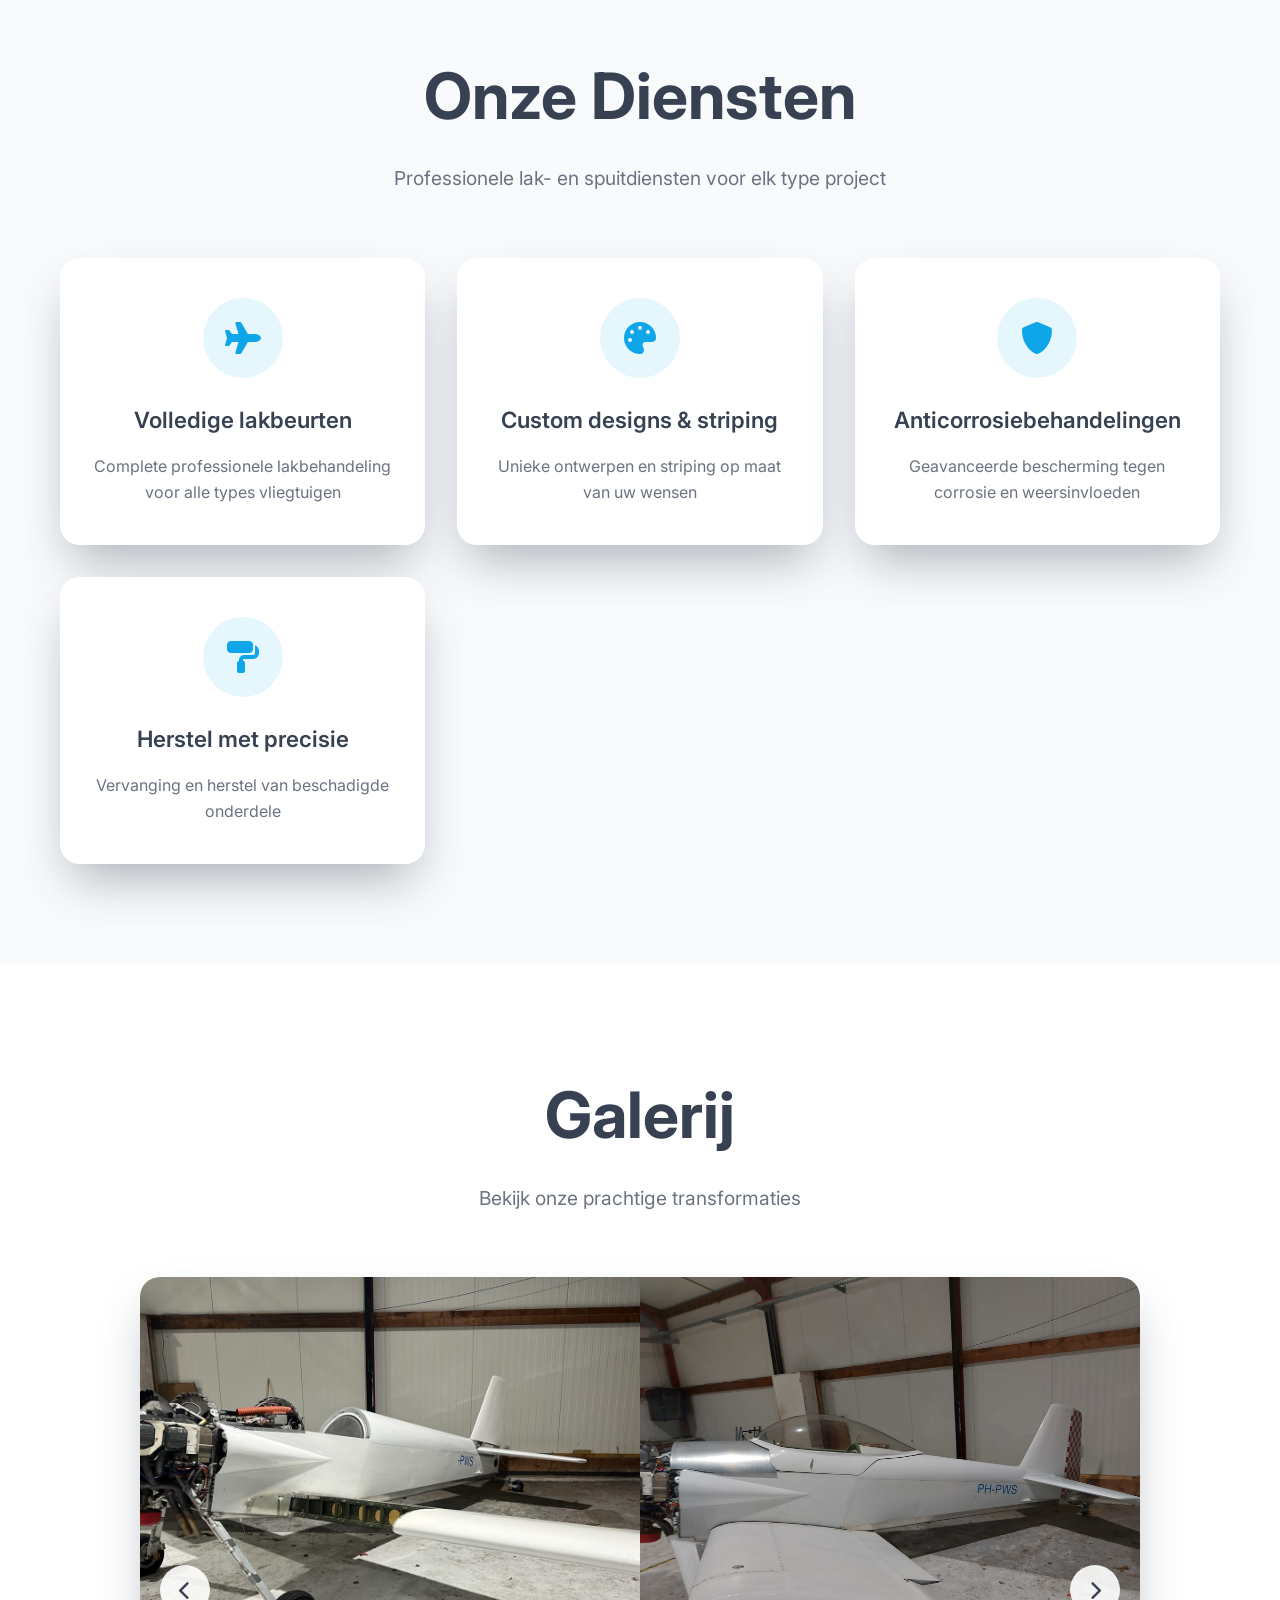
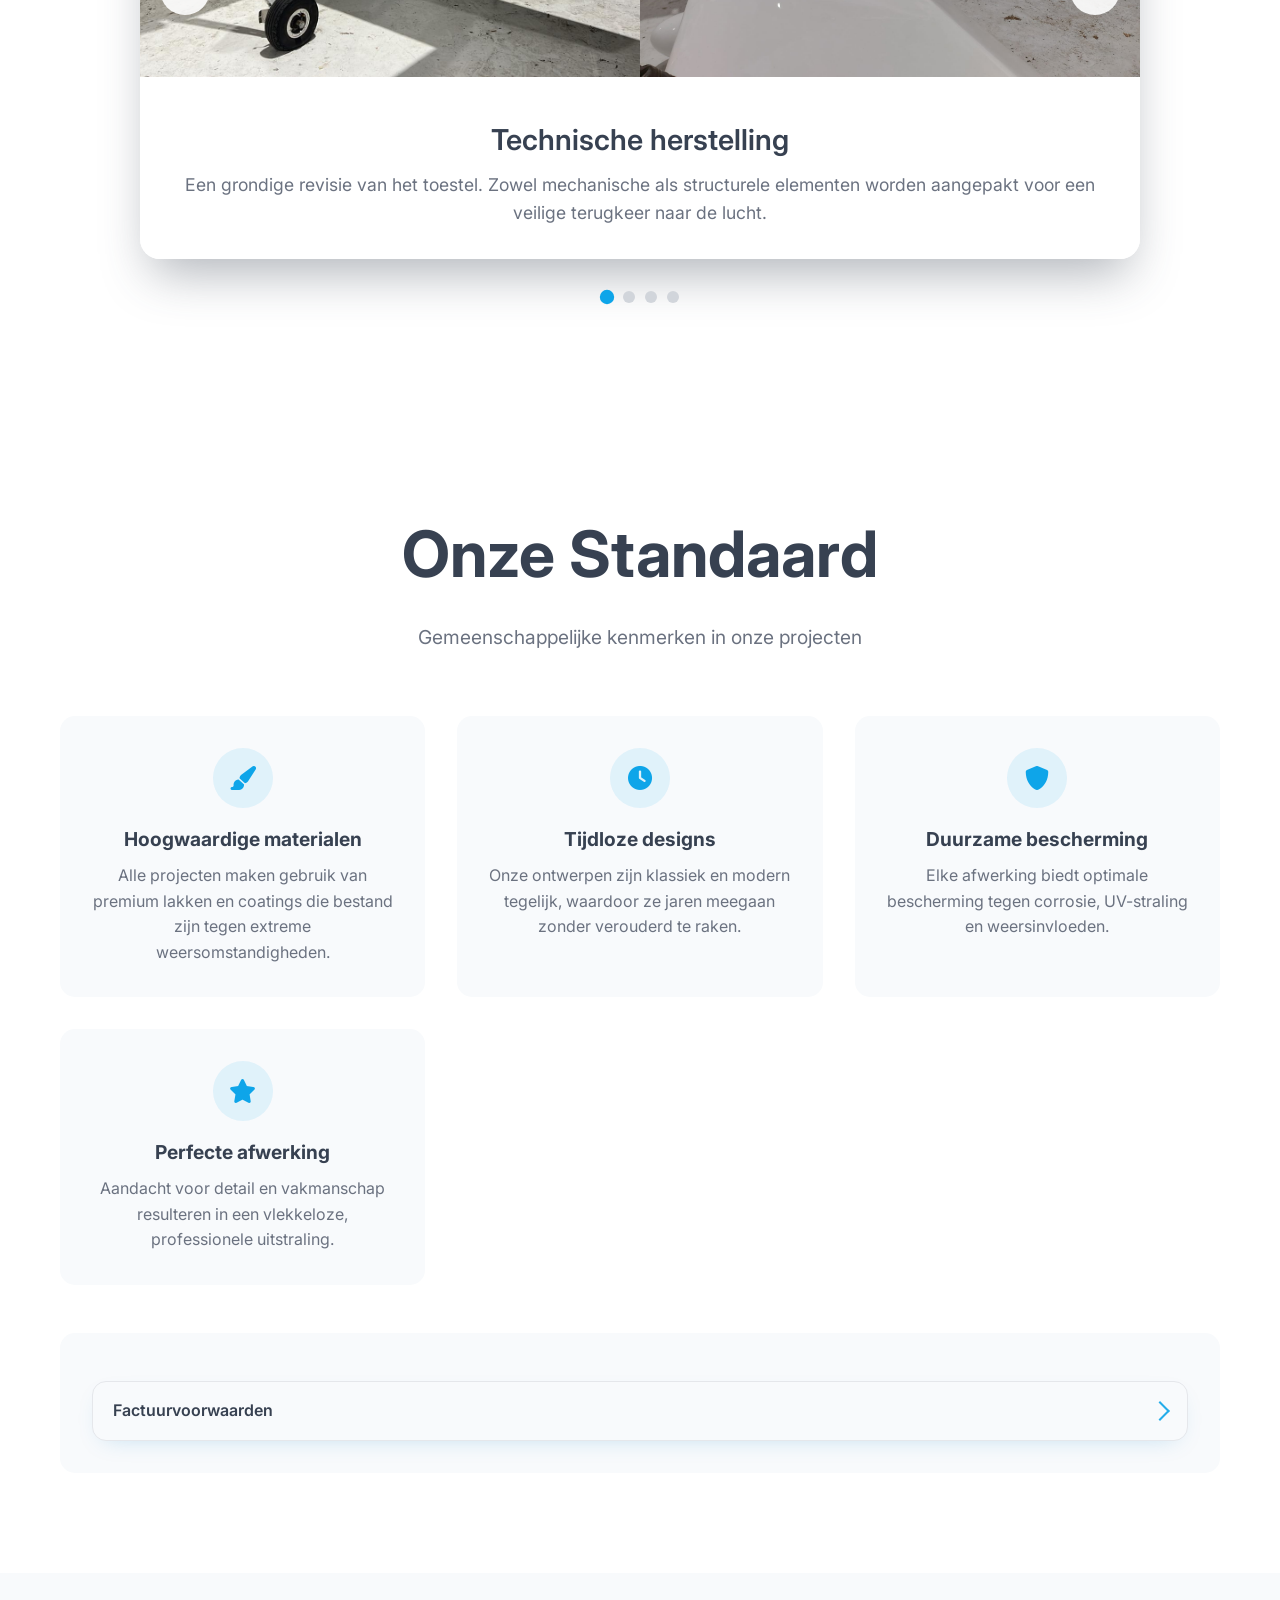
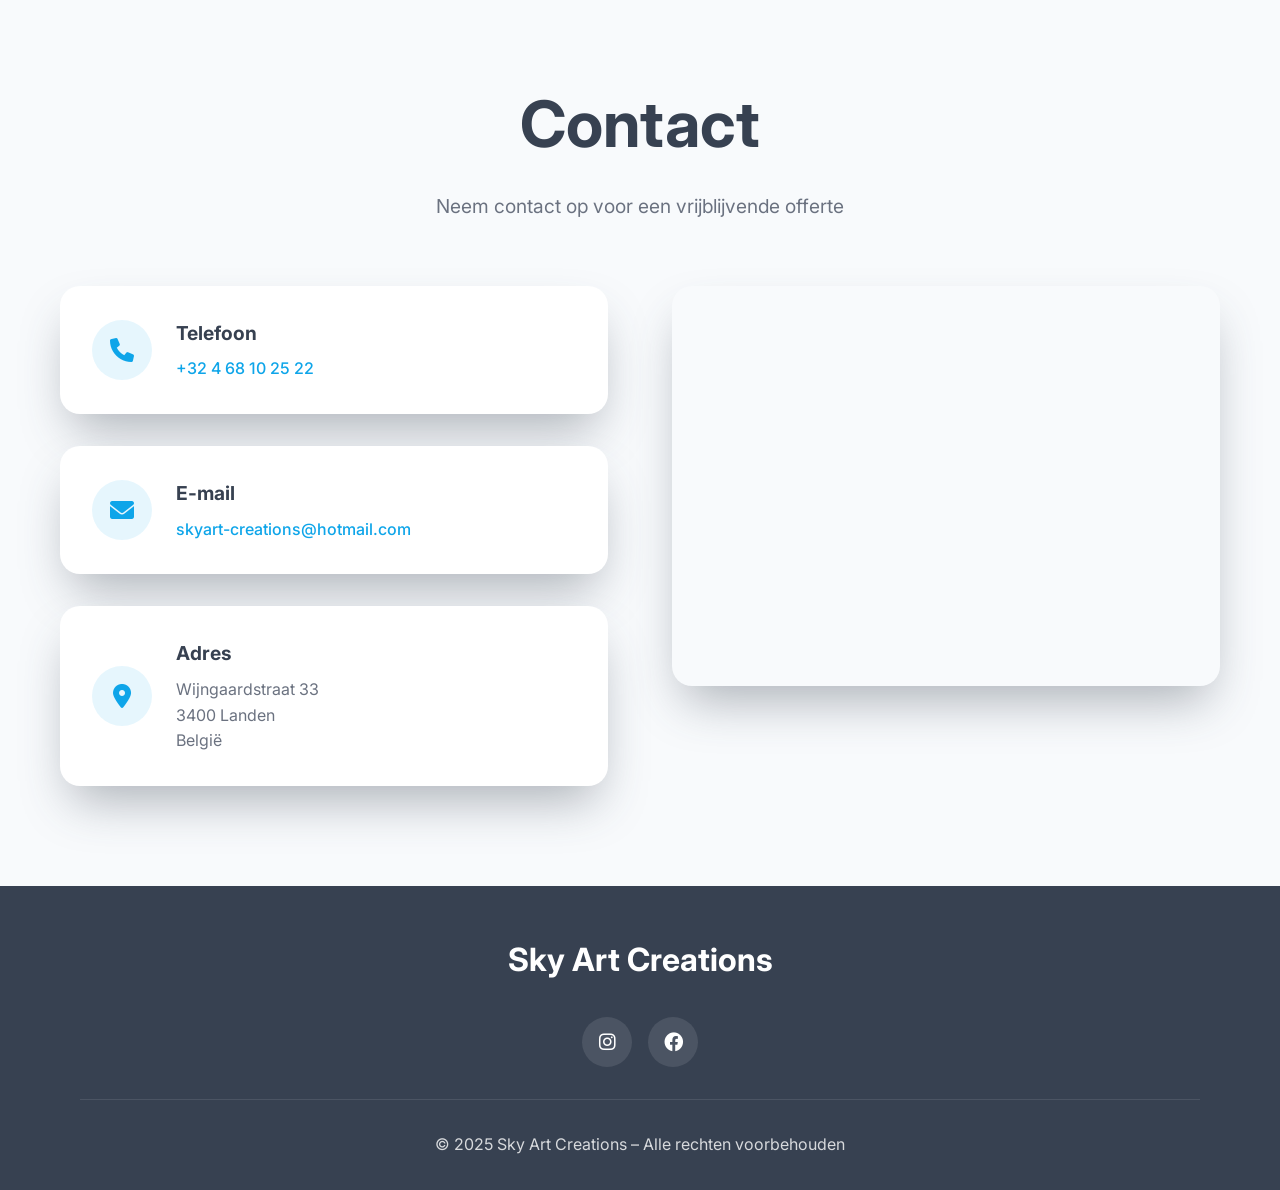
==== commit beba0f29: "Pagina beter gemaakt en factuurvoorwaarde aangepast" ====
--- a/SkyArtCreations/index.html
+++ b/SkyArtCreations/index.html
@@ -144,7 +144,7 @@
                             <!--<div class="comparison-label gewoon"></div>--->
                         </div>
                         <div class="comparison-item">
-                            <img src="Assets/Foto's/VliegtuigVoorGallerij2.png" alt="Na - Privéjet" class="comparison-image">
+                            <img src="Assets/Foto's/VliegtuigVoorGallerij2.jpg" alt="Na - Privéjet" class="comparison-image">
                             <!-- <div class="comparison-label gewoon"></div> -->
                         </div>
                     </div>
@@ -190,6 +190,10 @@
                     </div>
                 </div>
             </div>
+
+            
+
+            
 
             <!-- Navigation -->
             <button class="gallery-nav prev" onclick="previousSlide()">
@@ -205,6 +209,7 @@
                 <button class="indicator" onclick="goToSlide(1)"></button>
                 <button class="indicator" onclick="goToSlide(2)"></button>
                 <button class="indicator" onclick="goToSlide(3)"></button>
+                
             </div>
         </div>
     </div>
@@ -254,23 +259,62 @@
             </div>
 
             <!-- Selected Projects Comparison -->
-            <div class="selected-comparison">
-                <h3>Factuurvoorwaarden:</h3>
-                <p>➤Betalingstermijn: 14 dagen na factuurdatum, tenzij anders overeengekomen.</p>
-                <br>
-                <p>➤Bij laattijdige betaling wordt een administratieve kost van €30 aangerekend.</p>
-                <br>
-                <p>➤Annulatie tot 14 dagen voor aanvang is kosteloos.</p>
-                <br>
-                <p>➤Klachten over facturen of uitgevoerde werken dienen schriftelijk gemeld te worden binnen 7 dagen na factuurdatum.</p>
-                <br>
-                <p>➤Bij annulatie minder dan 48 uur voor de afgesproken werken wordt 50% van het offertebedrag aangerekend.</p>
-                <br>
-                <p>➤Bij annulatie tussen 14 en 2 dagen op voorhand wordt 30% van het offertebedrag aangerekend.</p>
-                <br>
-            </div>
-        </div>
-    </div>
+  <div class="selected-comparison">
+    
+   <div class="terms">
+    <details class="term">
+      <summary>Factuurvoorwaarden</summary>
+
+      <div class="terms">
+    <details class="term">
+      <summary>Betalingstermijn</summary>
+      <div class="term-body">
+        <p>Betalingstermijn: 14 dagen na factuurdatum, tenzij anders overeengekomen.</p>
+      </div>
+    </details>
+
+    <details class="term">
+      <summary>Laattijdige betaling</summary>
+      <div class="term-body">
+        <p>Bij laattijdige betaling wordt een administratieve kost van €30 aangerekend.</p>
+      </div>
+    </details>
+
+    <details class="term">
+      <summary>Annulatie ≤ 14 dagen</summary>
+      <div class="term-body">
+        <p>Annulatie tot 14 dagen voor aanvang is kosteloos.</p>
+      </div>
+    </details>
+
+    <details class="term">
+      <summary>Klachten</summary>
+      <div class="term-body">
+        <p>Klachten over facturen of uitgevoerde werken dienen schriftelijk gemeld te worden binnen 7 dagen na factuurdatum.</p>
+      </div>
+    </details>
+
+    <details class="term">
+      <summary>Annulatie &lt; 48 uur</summary>
+      <div class="term-body">
+        <p>Bij annulatie minder dan 48 uur voor de afgesproken werken wordt 50% van het offertebedrag aangerekend.</p>
+      </div>
+    </details>
+
+    <details class="term">
+      <summary>Annulatie 14–2 dagen</summary>
+      <div class="term-body">
+        <p>Bij annulatie tussen 14 en 2 dagen op voorhand wordt 30% van het offertebedrag aangerekend.</p>
+      </div>
+    </details>
+  </div>
+    </details>
+
+
+  
+
+   </div>
+</div>
 </section>
 
 <!-- Color Customizer Section
--- a/SkyArtCreations/skyArt.css
+++ b/SkyArtCreations/skyArt.css
@@ -557,8 +557,10 @@
     background: #f8fafc;
     padding: 2rem;
     border-radius: 15px;
-    border-left: 4px solid var(--sky-blue);
-}
+    border-left:var(--sky-blue-dark) ;
+    
+}
+
 
 .selected-comparison h3 {
     color: var(--aviation-gray);
@@ -1046,3 +1048,95 @@
     font-weight: bold;
     cursor: pointer;
 }
+
+/* Accordion: Factuurvoorwaarden */
+.terms {
+  display: grid;
+  gap: 0.75rem;
+  margin-top: 1rem;
+}
+
+.term {
+  border-radius: 14px;
+  background: #f8fafc;
+  border: 1px solid var(--aviation-gray-light);
+  box-shadow: 0 8px 24px -12px rgba(2,132,199,0.25);
+  overflow: hidden;
+  transition: var(--transition-smooth);
+}
+
+.term[open] {
+  box-shadow: var(--shadow-elegant);
+  transform: translateY(-2px);
+  border-color: rgba(14,165,233,0.35);
+  background: #ffffff;
+  
+}
+
+.term summary {
+  list-style: none;
+  cursor: pointer;
+  padding: 1rem 1.25rem;
+  font-weight: 600;
+  color: var(--aviation-gray);
+  display: flex;
+  align-items: center;
+  justify-content: space-between;
+  gap: 1rem;
+}
+
+.term summary::-webkit-details-marker {
+  display: none;
+}
+
+/* Chevron */
+.term summary::after {
+  content: "";
+  width: 12px;
+  height: 12px;
+  border-right: 2px solid var(--sky-blue);
+  border-bottom: 2px solid var(--sky-blue);
+  transform: rotate(-45deg);
+  transition: var(--transition-smooth);
+  opacity: 0.9;
+}
+
+.term[open] summary::after {
+  transform: rotate(45deg);
+}
+
+/* Body + smooth reveal */
+.term-body {
+  padding: 0 1.25rem;
+  max-height: 0;
+  overflow: hidden;
+  transition: max-height 0.35s ease, padding 0.35s ease;
+}
+
+.term[open] .term-body {
+  padding: 0 1.25rem 1rem 1.25rem;
+  max-height: 400px; /* genoeg voor 1–2 paragrafen */
+}
+
+.term-body p {
+  color: var(--text-gray);
+  margin: 0;
+  line-height: 1.6;
+  font-size: 0.98rem;
+}
+
+/* Titel van het blok */
+.selected-comparison > h3 {
+  display: flex;
+  align-items: center;
+  gap: 0.6rem;
+}
+
+/* Optioneel: icoontje naast titel */
+.selected-comparison > h3::before {
+  content: ""; /* Font Awesome check (fa-check) */
+  font-family: "Font Awesome 6 Free";
+  font-weight: 900;
+  color: var(--sky-blue);
+}
+
